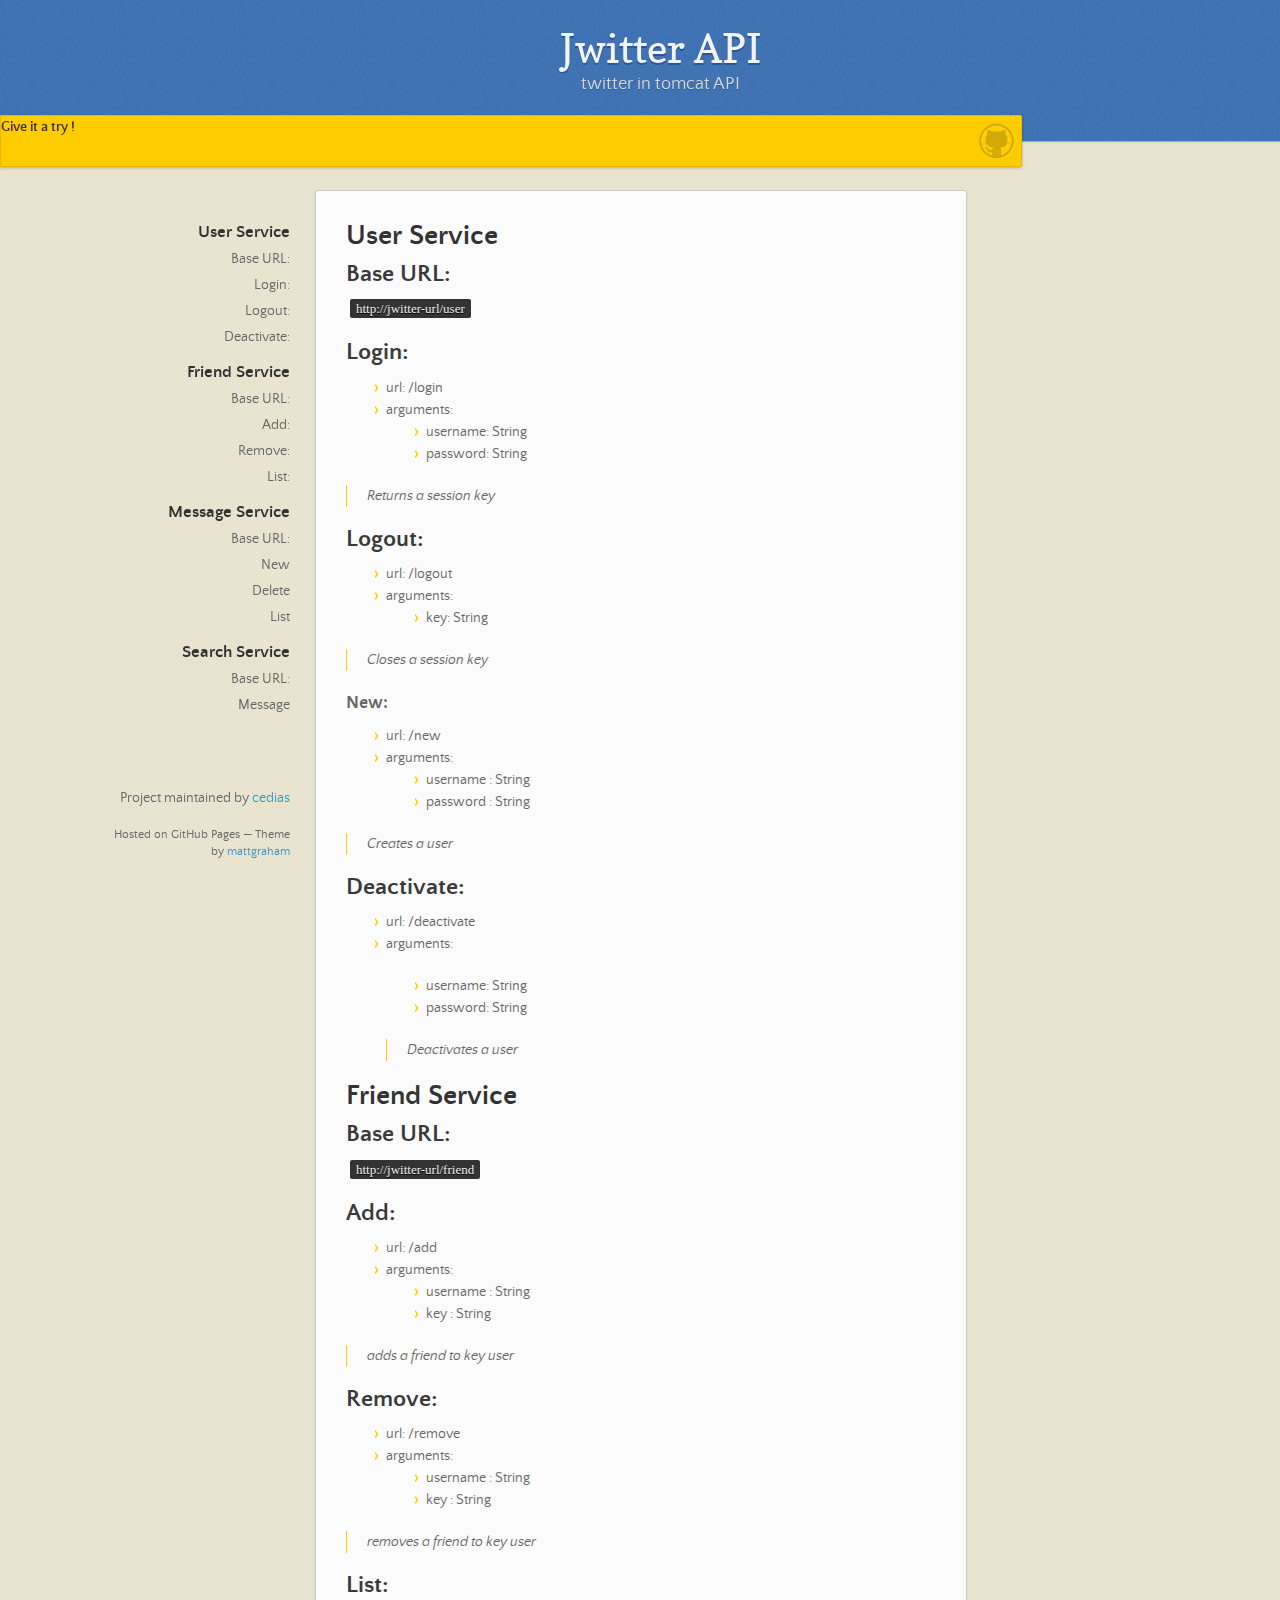
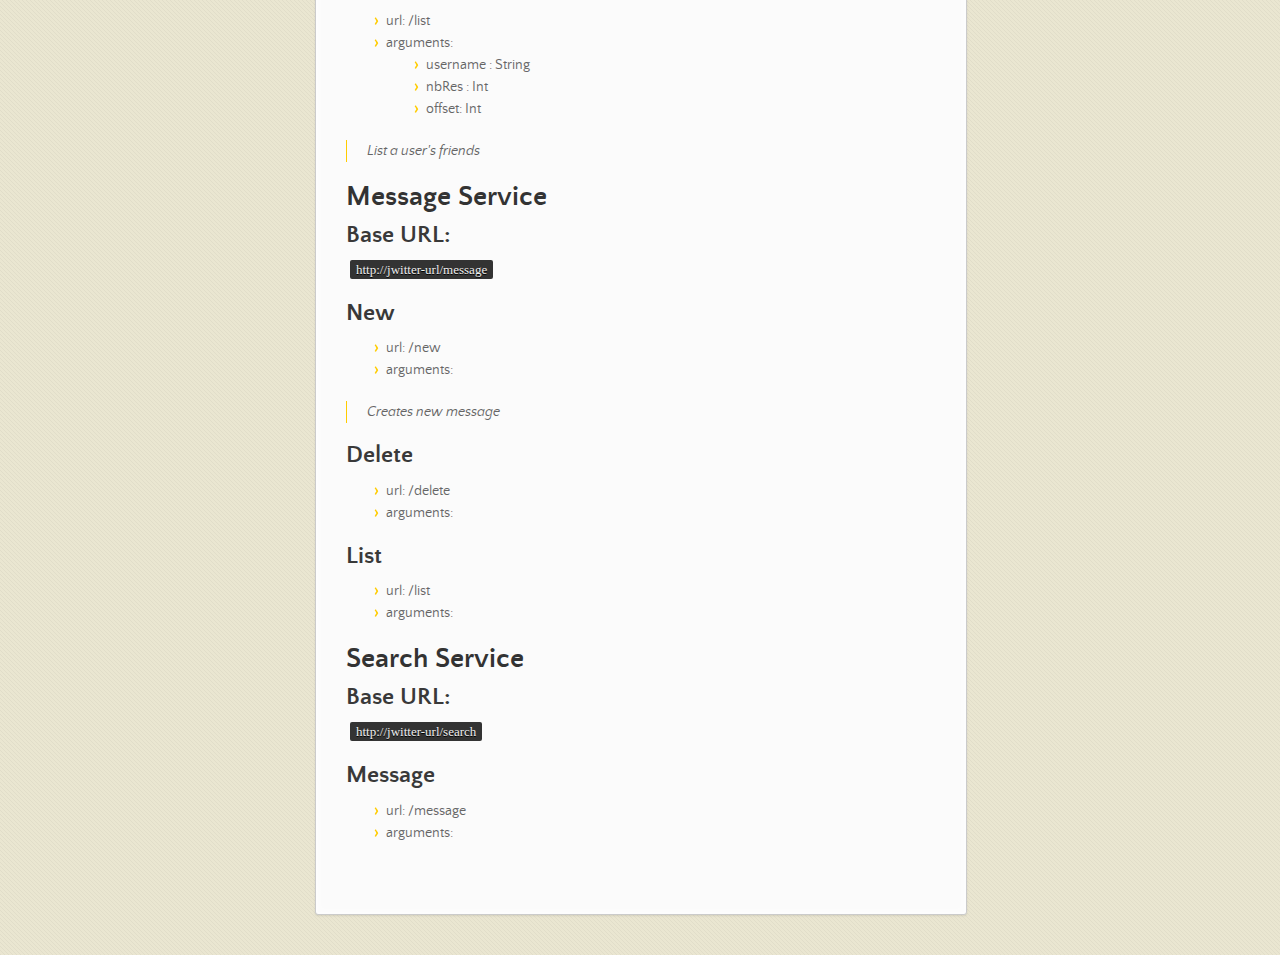
==== index.html @ f4825aeb "changed banner" ====
<!doctype html>
<html>
  <head>
    <meta charset="utf-8">
    <meta http-equiv="X-UA-Compatible" content="chrome=1">
    <title>Jwitter API by cedias</title>
    <link rel="stylesheet" href="stylesheets/styles.css">
    <link rel="stylesheet" href="stylesheets/pygment_trac.css">
    <script src="https://ajax.googleapis.com/ajax/libs/jquery/1.7.1/jquery.min.js"></script>
    <script src="javascripts/main.js"></script>
    <!--[if lt IE 9]>
      <script src="//html5shiv.googlecode.com/svn/trunk/html5.js"></script>
    <![endif]-->
    <meta name="viewport" content="width=device-width, initial-scale=1, user-scalable=no">

  </head>
  <body>

      <header>
        <h1>Jwitter API</h1>
        <p>twitter in tomcat API</p>
      </header>

      <div id="banner">
        <span id="logo"></span>

        <a href="#"><strong>Give it a try !</strong></a>
      </div><!-- end banner -->

    <div class="wrapper">
      <nav>
        <ul></ul>
      </nav>
      <section>
        <h1>User Service</h1>

<h2>Base URL:</h2>

<p><code>http://jwitter-url/user</code></p>

<h2>Login:</h2>

<ul>
<li>url: /login</li>
<li>arguments:

<ul>
<li>username: String</li>
<li>password: String</li>
</ul>
</li>
</ul><blockquote>
<p>Returns a session key</p>
</blockquote>

<h2>Logout:</h2>

<ul>
<li>url: /logout</li>
<li>arguments:

<ul>
<li>key: String</li>
</ul>
</li>
</ul><blockquote>
<p>Closes a session key</p>
</blockquote>

<h3>New:</h3>

<ul>
<li>url: /new</li>
<li>arguments:

<ul>
<li>username : String</li>
<li>password : String</li>
</ul>
</li>
</ul><blockquote>
<p>Creates a user</p>
</blockquote>

<h2>Deactivate:</h2>

<ul>
<li>url: /deactivate</li>
<li>
<p>arguments:</p>

<ul>
<li>username: String</li>
<li>password: String</li>
</ul>
<blockquote>
<p>Deactivates a user</p>
</blockquote>
</li>
</ul><h1>Friend Service</h1>

<h2>Base URL:</h2>

<p><code>http://jwitter-url/friend</code></p>

<h2>Add:</h2>

<ul>
<li>url: /add</li>
<li>arguments:

<ul>
<li>username : String</li>
<li>key : String</li>
</ul>
</li>
</ul><blockquote>
<p>adds a friend to key user</p>
</blockquote>

<h2>Remove:</h2>

<ul>
<li>url: /remove</li>
<li>arguments:

<ul>
<li>username : String</li>
<li>key : String</li>
</ul>
</li>
</ul><blockquote>
<p>removes a friend to key user</p>
</blockquote>

<h2>List:</h2>

<ul>
<li>url: /list</li>
<li>arguments:

<ul>
<li>username : String </li>
<li>nbRes : Int</li>
<li>offset: Int</li>
</ul>
</li>
</ul><blockquote>
<p>List a user's friends</p>
</blockquote>

<h1>Message Service</h1>

<h2>Base URL:</h2>

<p><code>http://jwitter-url/message</code></p>

<h2>New</h2>

<ul>
<li>url: /new</li>
<li>arguments:</li>
</ul><blockquote>
<p>Creates new message</p>
</blockquote>

<h2>Delete</h2>

<ul>
<li>url: /delete</li>
<li>arguments:</li>
</ul><h2>List</h2>

<ul>
<li>url: /list</li>
<li>arguments:</li>
</ul><h1>Search Service</h1>

<h2>Base URL:</h2>

<p><code>http://jwitter-url/search</code></p>

<h2>Message</h2>

<ul>
<li>url: /message</li>
<li>arguments:</li>
</ul>
      </section>
      <footer>
        <p>Project maintained by <a href="https://github.com/cedias">cedias</a></p>
        <p><small>Hosted on GitHub Pages &mdash; Theme by <a href="http://twitter.com/#!/michigangraham">mattgraham</a></small></p>
      </footer>
    </div>
    <!--[if !IE]><script>fixScale(document);</script><![endif]-->
    
  </body>
</html>
---- stylesheets/styles.css ----
/*
Leap Day for GitHub Pages
by Matt Graham
*/
@font-face {
  font-family: 'Quattrocento Sans';
  src: url("../fonts/quattrocentosans-bold-webfont.eot");
  src: url("../fonts/quattrocentosans-bold-webfont.eot?#iefix") format("embedded-opentype"), url("../fonts/quattrocentosans-bold-webfont.woff") format("woff"), url("../fonts/quattrocentosans-bold-webfont.ttf") format("truetype"), url("../fonts/quattrocentosans-bold-webfont.svg#QuattrocentoSansBold") format("svg");
  font-weight: bold;
  font-style: normal;
}

@font-face {
  font-family: 'Quattrocento Sans';
  src: url("../fonts/quattrocentosans-bolditalic-webfont.eot");
  src: url("../fonts/quattrocentosans-bolditalic-webfont.eot?#iefix") format("embedded-opentype"), url("../fonts/quattrocentosans-bolditalic-webfont.woff") format("woff"), url("../fonts/quattrocentosans-bolditalic-webfont.ttf") format("truetype"), url("../fonts/quattrocentosans-bolditalic-webfont.svg#QuattrocentoSansBoldItalic") format("svg");
  font-weight: bold;
  font-style: italic;
}

@font-face {
  font-family: 'Quattrocento Sans';
  src: url("../fonts/quattrocentosans-italic-webfont.eot");
  src: url("../fonts/quattrocentosans-italic-webfont.eot?#iefix") format("embedded-opentype"), url("../fonts/quattrocentosans-italic-webfont.woff") format("woff"), url("../fonts/quattrocentosans-italic-webfont.ttf") format("truetype"), url("../fonts/quattrocentosans-italic-webfont.svg#QuattrocentoSansItalic") format("svg");
  font-weight: normal;
  font-style: italic;
}

@font-face {
  font-family: 'Quattrocento Sans';
  src: url("../fonts/quattrocentosans-regular-webfont.eot");
  src: url("../fonts/quattrocentosans-regular-webfont.eot?#iefix") format("embedded-opentype"), url("../fonts/quattrocentosans-regular-webfont.woff") format("woff"), url("../fonts/quattrocentosans-regular-webfont.ttf") format("truetype"), url("../fonts/quattrocentosans-regular-webfont.svg#QuattrocentoSansRegular") format("svg");
  font-weight: normal;
  font-style: normal;
}

@font-face {
  font-family: 'Copse';
  src: url("../fonts/copse-regular-webfont.eot");
  src: url("../fonts/copse-regular-webfont.eot?#iefix") format("embedded-opentype"), url("../fonts/copse-regular-webfont.woff") format("woff"), url("../fonts/copse-regular-webfont.ttf") format("truetype"), url("../fonts/copse-regular-webfont.svg#CopseRegular") format("svg");
  font-weight: normal;
  font-style: normal;
}

/* normalize.css 2012-02-07T12:37 UTC - http://github.com/necolas/normalize.css */
/* =============================================================================
   HTML5 display definitions
   ========================================================================== */
/*
 * Corrects block display not defined in IE6/7/8/9 & FF3
 */
article,
aside,
details,
figcaption,
figure,
footer,
header,
hgroup,
nav,
section,
summary {
  display: block;
}

/*
 * Corrects inline-block display not defined in IE6/7/8/9 & FF3
 */
audio,
canvas,
video {
  display: inline-block;
  *display: inline;
  *zoom: 1;
}

/*
 * Prevents modern browsers from displaying 'audio' without controls
 */
audio:not([controls]) {
  display: none;
}

/*
 * Addresses styling for 'hidden' attribute not present in IE7/8/9, FF3, S4
 * Known issue: no IE6 support
 */
[hidden] {
  display: none;
}

/* =============================================================================
   Base
   ========================================================================== */
/*
 * 1. Corrects text resizing oddly in IE6/7 when body font-size is set using em units
 *    http://clagnut.com/blog/348/#c790
 * 2. Prevents iOS text size adjust after orientation change, without disabling user zoom
 *    www.456bereastreet.com/archive/201012/controlling_text_size_in_safari_for_ios_without_disabling_user_zoom/
 */
html {
  font-size: 100%;
  /* 1 */
  -webkit-text-size-adjust: 100%;
  /* 2 */
  -ms-text-size-adjust: 100%;
  /* 2 */
}

/*
 * Addresses font-family inconsistency between 'textarea' and other form elements.
 */
html,
button,
input,
select,
textarea {
  font-family: sans-serif;
}

/*
 * Addresses margins handled incorrectly in IE6/7
 */
body {
  margin: 0;
}

/* =============================================================================
   Links
   ========================================================================== */
/*
 * Addresses outline displayed oddly in Chrome
 */
a:focus {
  outline: thin dotted;
}

/*
 * Improves readability when focused and also mouse hovered in all browsers
 * people.opera.com/patrickl/experiments/keyboard/test
 */
a:hover,
a:active {
  outline: 0;
}

/* =============================================================================
   Typography
   ========================================================================== */
/*
 * Addresses font sizes and margins set differently in IE6/7
 * Addresses font sizes within 'section' and 'article' in FF4+, Chrome, S5
 */
h1 {
  font-size: 2em;
  margin: 0.67em 0;
}

h2 {
  font-size: 1.5em;
  margin: 0.83em 0;
}

h3 {
  font-size: 1.17em;
  margin: 1em 0;
}

h4 {
  font-size: 1em;
  margin: 1.33em 0;
}

h5 {
  font-size: 0.83em;
  margin: 1.67em 0;
}

h6 {
  font-size: 0.75em;
  margin: 2.33em 0;
}

/*
 * Addresses styling not present in IE7/8/9, S5, Chrome
 */
abbr[title] {
  border-bottom: 1px dotted;
}

/*
 * Addresses style set to 'bolder' in FF3+, S4/5, Chrome
*/
b,
strong {
  font-weight: bold;
}

blockquote {
  margin: 1em 40px;
}

/*
 * Addresses styling not present in S5, Chrome
 */
dfn {
  font-style: italic;
}

/*
 * Addresses styling not present in IE6/7/8/9
 */
mark {
  background: #ff0;
  color: #000;
}

/*
 * Addresses margins set differently in IE6/7
 */
p,
pre {
  margin: 1em 0;
}

/*
 * Corrects font family set oddly in IE6, S4/5, Chrome
 * en.wikipedia.org/wiki/User:Davidgothberg/Test59
 */
pre,
code,
kbd,
samp {
  font-family: monospace, serif;
  _font-family: 'courier new', monospace;
  font-size: 1em;
}

/*
 * 1. Addresses CSS quotes not supported in IE6/7
 * 2. Addresses quote property not supported in S4
 */
/* 1 */
q {
  quotes: none;
}

/* 2 */
q:before,
q:after {
  content: '';
  content: none;
}

small {
  font-size: 75%;
}

/*
 * Prevents sub and sup affecting line-height in all browsers
 * gist.github.com/413930
 */
sub,
sup {
  font-size: 75%;
  line-height: 0;
  position: relative;
  vertical-align: baseline;
}

sup {
  top: -0.5em;
}

sub {
  bottom: -0.25em;
}

/* =============================================================================
   Lists
   ========================================================================== */
/*
 * Addresses margins set differently in IE6/7
 */
dl,
menu,
ol,
ul {
  margin: 1em 0;
}

dd {
  margin: 0 0 0 40px;
}

/*
 * Addresses paddings set differently in IE6/7
 */
menu,
ol,
ul {
  padding: 0 0 0 40px;
}

/*
 * Corrects list images handled incorrectly in IE7
 */
nav ul,
nav ol {
  list-style: none;
  list-style-image: none;
}

/* =============================================================================
   Embedded content
   ========================================================================== */
/*
 * 1. Removes border when inside 'a' element in IE6/7/8/9, FF3
 * 2. Improves image quality when scaled in IE7
 *    code.flickr.com/blog/2008/11/12/on-ui-quality-the-little-things-client-side-image-resizing/
 */
img {
  border: 0;
  /* 1 */
  -ms-interpolation-mode: bicubic;
  /* 2 */
}

/*
 * Corrects overflow displayed oddly in IE9
 */
svg:not(:root) {
  overflow: hidden;
}

/* =============================================================================
   Figures
   ========================================================================== */
/*
 * Addresses margin not present in IE6/7/8/9, S5, O11
 */
figure {
  margin: 0;
}

/* =============================================================================
   Forms
   ========================================================================== */
/*
 * Corrects margin displayed oddly in IE6/7
 */
form {
  margin: 0;
}

/*
 * Define consistent border, margin, and padding
 */
fieldset {
  border: 1px solid #c0c0c0;
  margin: 0 2px;
  padding: 0.35em 0.625em 0.75em;
}

/*
 * 1. Corrects color not being inherited in IE6/7/8/9
 * 2. Corrects text not wrapping in FF3 
 * 3. Corrects alignment displayed oddly in IE6/7
 */
legend {
  border: 0;
  /* 1 */
  padding: 0;
  white-space: normal;
  /* 2 */
  *margin-left: -7px;
  /* 3 */
}

/*
 * 1. Corrects font size not being inherited in all browsers
 * 2. Addresses margins set differently in IE6/7, FF3+, S5, Chrome
 * 3. Improves appearance and consistency in all browsers
 */
button,
input,
select,
textarea {
  font-size: 100%;
  /* 1 */
  margin: 0;
  /* 2 */
  vertical-align: baseline;
  /* 3 */
  *vertical-align: middle;
  /* 3 */
}

/*
 * Addresses FF3/4 setting line-height on 'input' using !important in the UA stylesheet
 */
button,
input {
  line-height: normal;
  /* 1 */
}

/*
 * 1. Improves usability and consistency of cursor style between image-type 'input' and others
 * 2. Corrects inability to style clickable 'input' types in iOS
 * 3. Removes inner spacing in IE7 without affecting normal text inputs
 *    Known issue: inner spacing remains in IE6
 */
button,
input[type="button"],
input[type="reset"],
input[type="submit"] {
  cursor: pointer;
  /* 1 */
  -webkit-appearance: button;
  /* 2 */
  *overflow: visible;
  /* 3 */
}

/*
 * Re-set default cursor for disabled elements
 */
button[disabled],
input[disabled] {
  cursor: default;
}

/*
 * 1. Addresses box sizing set to content-box in IE8/9
 * 2. Removes excess padding in IE8/9
 * 3. Removes excess padding in IE7
      Known issue: excess padding remains in IE6
 */
input[type="checkbox"],
input[type="radio"] {
  box-sizing: border-box;
  /* 1 */
  padding: 0;
  /* 2 */
  *height: 13px;
  /* 3 */
  *width: 13px;
  /* 3 */
}

/*
 * 1. Addresses appearance set to searchfield in S5, Chrome
 * 2. Addresses box-sizing set to border-box in S5, Chrome (include -moz to future-proof)
 */
input[type="search"] {
  -webkit-appearance: textfield;
  /* 1 */
  -moz-box-sizing: content-box;
  -webkit-box-sizing: content-box;
  /* 2 */
  box-sizing: content-box;
}

/*
 * Removes inner padding and search cancel button in S5, Chrome on OS X
 */
input[type="search"]::-webkit-search-decoration,
input[type="search"]::-webkit-search-cancel-button {
  -webkit-appearance: none;
}

/*
 * Removes inner padding and border in FF3+
 * www.sitepen.com/blog/2008/05/14/the-devils-in-the-details-fixing-dojos-toolbar-buttons/
 */
button::-moz-focus-inner,
input::-moz-focus-inner {
  border: 0;
  padding: 0;
}

/*
 * 1. Removes default vertical scrollbar in IE6/7/8/9
 * 2. Improves readability and alignment in all browsers
 */
textarea {
  overflow: auto;
  /* 1 */
  vertical-align: top;
  /* 2 */
}

/* =============================================================================
   Tables
   ========================================================================== */
/*
 * Remove most spacing between table cells
 */
table {
  border-collapse: collapse;
  border-spacing: 0;
}

body {
  font: 14px/22px "Quattrocento Sans", "Helvetica Neue", Helvetica, Arial, sans-serif;
  color: #666;
  font-weight: 300;
  margin: 0px;
  padding: 0px 0 20px 0px;
  background: url(../images/body-background.png) #eae6d1;
}

h1, h2, h3, h4, h5, h6 {
  color: #333;
  margin: 0 0 10px;
}

p, ul, ol, table, pre, dl {
  margin: 0 0 20px;
}

h1, h2, h3 {
  line-height: 1.1;
}

h1 {
  font-size: 28px;
}

h2 {
  font-size: 24px;
  color: #393939;
}

h3, h4, h5, h6 {
  color: #666666;
}

h3 {
  font-size: 18px;
  line-height: 24px;
}

a {
  color: #3399cc;
  font-weight: 400;
  text-decoration: none;
}

a small {
  font-size: 11px;
  color: #666;
  margin-top: -0.6em;
  display: block;
}

ul {
  list-style-image: url("../images/bullet.png");
}

strong {
  font-weight: bold;
  color: #333;
}

.wrapper {
  width: 650px;
  margin: 0 auto;
  position: relative;
}

section img {
  max-width: 100%;
}

blockquote {
  border-left: 1px solid #ffcc00;
  margin: 0;
  padding: 0 0 0 20px;
  font-style: italic;
}

code {
  font-family: "Lucida Sans", Monaco, Bitstream Vera Sans Mono, Lucida Console, Terminal;
  font-size: 13px;
  color: #efefef;
  text-shadow: 0px 1px 0px #000;
  margin: 0 4px;
  padding: 2px 6px;
  background: #333;
  -moz-border-radius: 2px;
  -webkit-border-radius: 2px;
  -o-border-radius: 2px;
  -ms-border-radius: 2px;
  -khtml-border-radius: 2px;
  border-radius: 2px;
}

pre {
  padding: 8px 15px;
  background: #333333;
  -moz-border-radius: 3px;
  -webkit-border-radius: 3px;
  -o-border-radius: 3px;
  -ms-border-radius: 3px;
  -khtml-border-radius: 3px;
  border-radius: 3px;
  border: 1px solid #c7c7c7;
  overflow: auto;
  overflow-y: hidden;
}
pre code {
  margin: 0px;
  padding: 0px;
}

table {
  width: 100%;
  border-collapse: collapse;
}

th {
  text-align: left;
  padding: 5px 10px;
  border-bottom: 1px solid #e5e5e5;
  color: #444;
}

td {
  text-align: left;
  padding: 5px 10px;
  border-bottom: 1px solid #e5e5e5;
  border-right: 1px solid #ffcc00;
}
td:first-child {
  border-left: 1px solid #ffcc00;
}

hr {
  border: 0;
  outline: none;
  height: 11px;
  background: transparent url("../images/hr.gif") center center repeat-x;
  margin: 0 0 20px;
}

dt {
  color: #444;
  font-weight: 700;
}

header {
  padding: 25px 20px 40px 20px;
  margin: 0;
  position: fixed;
  top: 0;
  left: 0;
  right: 0;
  width: 100%;
  text-align: center;
  background: url(../images/background.png) #4276b6;
  -moz-box-shadow: 1px 0px 2px rgba(0, 0, 0, 0.75);
  -webkit-box-shadow: 1px 0px 2px rgba(0, 0, 0, 0.75);
  -o-box-shadow: 1px 0px 2px rgba(0, 0, 0, 0.75);
  box-shadow: 1px 0px 2px rgba(0, 0, 0, 0.75);
  z-index: 99;
  -webkit-font-smoothing: antialiased;
  min-height: 76px;
}
header h1 {
  font: 40px/48px "Copse", "Helvetica Neue", Helvetica, Arial, sans-serif;
  color: #f3f3f3;
  text-shadow: 0px 2px 0px #235796;
  margin: 0px;
  white-space: nowrap;
  overflow: hidden;
  text-overflow: ellipsis;
  -o-text-overflow: ellipsis;
  -ms-text-overflow: ellipsis;
}
header p {
  color: #d8d8d8;
  text-shadow: rgba(0, 0, 0, 0.2) 0 1px 0;
  font-size: 18px;
  margin: 0px;
}

#banner {
  z-index: 100;
  left: 0;
  right: 50%;
  height: 50px;
  margin-right: -382px;
  position: fixed;
  top: 115px;
  background: #ffcc00;
  border: 1px solid #f0b500;
  -moz-box-shadow: 0px 1px 3px rgba(0, 0, 0, 0.25);
  -webkit-box-shadow: 0px 1px 3px rgba(0, 0, 0, 0.25);
  -o-box-shadow: 0px 1px 3px rgba(0, 0, 0, 0.25);
  box-shadow: 0px 1px 3px rgba(0, 0, 0, 0.25);
  -moz-border-radius: 0px 2px 2px 0px;
  -webkit-border-radius: 0px 2px 2px 0px;
  -o-border-radius: 0px 2px 2px 0px;
  -ms-border-radius: 0px 2px 2px 0px;
  -khtml-border-radius: 0px 2px 2px 0px;
  border-radius: 0px 2px 2px 0px;
  padding-right: 10px;
}
#banner .button {
  border: 1px solid #dba500;
  background: -webkit-gradient(linear, 50% 0%, 50% 100%, color-stop(0%, #ffe788), color-stop(100%, #ffce38));
  background: -webkit-linear-gradient(#ffe788, #ffce38);
  background: -moz-linear-gradient(#ffe788, #ffce38);
  background: -o-linear-gradient(#ffe788, #ffce38);
  background: -ms-linear-gradient(#ffe788, #ffce38);
  background: linear-gradient(#ffe788, #ffce38);
  -moz-border-radius: 2px;
  -webkit-border-radius: 2px;
  -o-border-radius: 2px;
  -ms-border-radius: 2px;
  -khtml-border-radius: 2px;
  border-radius: 2px;
  -moz-box-shadow: inset 0px 1px 0px rgba(255, 255, 255, 0.4), 0px 1px 1px rgba(0, 0, 0, 0.1);
  -webkit-box-shadow: inset 0px 1px 0px rgba(255, 255, 255, 0.4), 0px 1px 1px rgba(0, 0, 0, 0.1);
  -o-box-shadow: inset 0px 1px 0px rgba(255, 255, 255, 0.4), 0px 1px 1px rgba(0, 0, 0, 0.1);
  box-shadow: inset 0px 1px 0px rgba(255, 255, 255, 0.4), 0px 1px 1px rgba(0, 0, 0, 0.1);
  background-color: #FFE788;
  margin-left: 5px;
  padding: 10px 12px;
  margin-top: 6px;
  line-height: 14px;
  font-size: 14px;
  color: #333;
  font-weight: bold;
  display: inline-block;
  text-align: center;
}
#banner .button:hover {
  background: -webkit-gradient(linear, 50% 0%, 50% 100%, color-stop(0%, #ffe788), color-stop(100%, #ffe788));
  background: -webkit-linear-gradient(#ffe788, #ffe788);
  background: -moz-linear-gradient(#ffe788, #ffe788);
  background: -o-linear-gradient(#ffe788, #ffe788);
  background: -ms-linear-gradient(#ffe788, #ffe788);
  background: linear-gradient(#ffe788, #ffe788);
  background-color: #ffeca0;
}
#banner .fork {
  position: fixed;
  left: 50%;
  margin-left: -325px;
  padding: 10px 12px;
  margin-top: 6px;
  line-height: 14px;
  font-size: 14px;
  background-color: #FFE788;
}
#banner .downloads {
  float: right;
  margin: 0 45px 0 0;
}
#banner .downloads span {
  float: left;
  line-height: 52px;
  font-size: 90%;
  color: #9d7f0d;
  text-transform: uppercase;
  text-shadow: rgba(255, 255, 255, 0.2) 0 1px 0;
}
#banner ul {
  list-style: none;
  height: 40px;
  padding: 0;
  float: left;
  margin-left: 10px;
}
#banner ul li {
  display: inline;
}
#banner ul li a.button {
  background-color: #FFE788;
}
#banner #logo {
  position: absolute;
  height: 36px;
  width: 36px;
  right: 7px;
  top: 7px;
  display: block;
  background: url(../images/octocat-logo.png);
}

section {
  width: 590px;
  padding: 30px 30px 50px 30px;
  margin: 20px 0;
  margin-top: 190px;
  position: relative;
  background: #fbfbfb;
  -moz-border-radius: 3px;
  -webkit-border-radius: 3px;
  -o-border-radius: 3px;
  -ms-border-radius: 3px;
  -khtml-border-radius: 3px;
  border-radius: 3px;
  border: 1px solid #cbcbcb;
  -moz-box-shadow: 0px 1px 2px rgba(0, 0, 0, 0.09), inset 0px 0px 2px 2px rgba(255, 255, 255, 0.5), inset 0 0 5px 5px rgba(255, 255, 255, 0.4);
  -webkit-box-shadow: 0px 1px 2px rgba(0, 0, 0, 0.09), inset 0px 0px 2px 2px rgba(255, 255, 255, 0.5), inset 0 0 5px 5px rgba(255, 255, 255, 0.4);
  -o-box-shadow: 0px 1px 2px rgba(0, 0, 0, 0.09), inset 0px 0px 2px 2px rgba(255, 255, 255, 0.5), inset 0 0 5px 5px rgba(255, 255, 255, 0.4);
  box-shadow: 0px 1px 2px rgba(0, 0, 0, 0.09), inset 0px 0px 2px 2px rgba(255, 255, 255, 0.5), inset 0 0 5px 5px rgba(255, 255, 255, 0.4);
}

small {
  font-size: 12px;
}

nav {
  width: 230px;
  position: fixed;
  top: 220px;
  left: 50%;
  margin-left: -580px;
  text-align: right;
}
nav ul {
  list-style: none;
  list-style-image: none;
  font-size: 14px;
  line-height: 24px;
}
nav ul li {
  padding: 5px 0px;
  line-height: 16px;
}
nav ul li.tag-h1 {
  font-size: 1.2em;
}
nav ul li.tag-h1 a {
  font-weight: bold;
  color: #333;
}
nav ul li.tag-h2 + .tag-h1 {
  margin-top: 10px;
}
nav ul a {
  color: #666;
}
nav ul a:hover {
  color: #999;
}

footer {
  width: 180px;
  position: fixed;
  left: 50%;
  margin-left: -530px;
  bottom: 20px;
  text-align: right;
  line-height: 16px;
}

@media print, screen and (max-width: 1060px) {
  div.wrapper {
    width: auto;
    margin: 0;
  }

  nav {
    display: none;
  }

  header, section, footer {
    float: none;
  }
  header h1, section h1, footer h1 {
    white-space: nowrap;
    overflow: hidden;
    text-overflow: ellipsis;
    -o-text-overflow: ellipsis;
    -ms-text-overflow: ellipsis;
  }

  #banner {
    width: 100%;
  }
  #banner .downloads {
    margin-right: 60px;
  }
  #banner #logo {
    margin-right: 15px;
  }

  section {
    border: 1px solid #e5e5e5;
    border-width: 1px 0;
    padding: 20px auto;
    margin: 190px auto 20px;
    max-width: 600px;
  }

  footer {
    text-align: center;
    margin: 20px auto;
    position: relative;
    left: auto;
    bottom: auto;
    width: auto;
  }
}
@media print, screen and (max-width: 720px) {
  body {
    word-wrap: break-word;
  }

  header {
    padding: 20px 20px;
    margin: 0;
  }
  header h1 {
    font-size: 32px;
    white-space: nowrap;
    overflow: hidden;
    text-overflow: ellipsis;
    -o-text-overflow: ellipsis;
    -ms-text-overflow: ellipsis;
  }
  header p {
    display: none;
  }

  #banner {
    top: 80px;
  }
  #banner .fork {
    float: left;
    display: inline-block;
    margin-left: 0px;
    position: fixed;
    left: 20px;
  }

  section {
    margin-top: 130px;
    margin-bottom: 0px;
    width: auto;
  }

  header ul, header p.view {
    position: static;
  }
}
@media print, screen and (max-width: 480px) {
  header {
    position: relative;
    padding: 5px 0px;
    min-height: 0px;
  }
  header h1 {
    font-size: 24px;
    white-space: nowrap;
    overflow: hidden;
    text-overflow: ellipsis;
    -o-text-overflow: ellipsis;
    -ms-text-overflow: ellipsis;
  }

  section {
    margin-top: 5px;
  }

  #banner {
    display: none;
  }

  header ul {
    display: none;
  }
}
@media print {
  body {
    padding: 0.4in;
    font-size: 12pt;
    color: #444;
  }
}
@media print, screen and (max-height: 680px) {
  footer {
    text-align: center;
    margin: 20px auto;
    position: relative;
    left: auto;
    bottom: auto;
    width: auto;
  }
}
@media print, screen and (max-height: 480px) {
  nav {
    display: none;
  }

  footer {
    text-align: center;
    margin: 20px auto;
    position: relative;
    left: auto;
    bottom: auto;
    width: auto;
  }
}
---- stylesheets/pygment_trac.css ----
.highlight .hll { background-color: #404040 }
.highlight  { color: #d0d0d0 }
.highlight .c { color: #999999; font-style: italic } /* Comment */
.highlight .err { color: #a61717; background-color: #e3d2d2 } /* Error */
.highlight .g { color: #d0d0d0 } /* Generic */
.highlight .k { color: #6ab825; font-weight: normal } /* Keyword */
.highlight .l { color: #d0d0d0 } /* Literal */
.highlight .n { color: #d0d0d0 } /* Name */
.highlight .o { color: #d0d0d0 } /* Operator */
.highlight .x { color: #d0d0d0 } /* Other */
.highlight .p { color: #d0d0d0 } /* Punctuation */
.highlight .cm { color: #999999; font-style: italic } /* Comment.Multiline */
.highlight .cp { color: #cd2828; font-weight: normal } /* Comment.Preproc */
.highlight .c1 { color: #999999; font-style: italic } /* Comment.Single */
.highlight .cs { color: #e50808; font-weight: normal; background-color: #520000 } /* Comment.Special */
.highlight .gd { color: #d22323 } /* Generic.Deleted */
.highlight .ge { color: #d0d0d0; font-style: italic } /* Generic.Emph */
.highlight .gr { color: #d22323 } /* Generic.Error */
.highlight .gh { color: #ffffff; font-weight: normal } /* Generic.Heading */
.highlight .gi { color: #589819 } /* Generic.Inserted */
.highlight .go { color: #cccccc } /* Generic.Output */
.highlight .gp { color: #aaaaaa } /* Generic.Prompt */
.highlight .gs { color: #d0d0d0; font-weight: normal } /* Generic.Strong */
.highlight .gu { color: #ffffff; text-decoration: underline } /* Generic.Subheading */
.highlight .gt { color: #d22323 } /* Generic.Traceback */
.highlight .kc { color: #6ab825; font-weight: normal } /* Keyword.Constant */
.highlight .kd { color: #6ab825; font-weight: normal } /* Keyword.Declaration */
.highlight .kn { color: #6ab825; font-weight: normal } /* Keyword.Namespace */
.highlight .kp { color: #6ab825 } /* Keyword.Pseudo */
.highlight .kr { color: #6ab825; font-weight: normal } /* Keyword.Reserved */
.highlight .kt { color: #6ab825; font-weight: normal } /* Keyword.Type */
.highlight .ld { color: #d0d0d0 } /* Literal.Date */
.highlight .m { color: #3677a9 } /* Literal.Number */
.highlight .s { color: #ff8 } /* Literal.String */
.highlight .na { color: #bbbbbb } /* Name.Attribute */
.highlight .nb { color: #24909d } /* Name.Builtin */
.highlight .nc { color: #447fcf; text-decoration: underline } /* Name.Class */
.highlight .no { color: #40ffff } /* Name.Constant */
.highlight .nd { color: #ffa500 } /* Name.Decorator */
.highlight .ni { color: #d0d0d0 } /* Name.Entity */
.highlight .ne { color: #bbbbbb } /* Name.Exception */
.highlight .nf { color: #447fcf } /* Name.Function */
.highlight .nl { color: #d0d0d0 } /* Name.Label */
.highlight .nn { color: #447fcf; text-decoration: underline } /* Name.Namespace */
.highlight .nx { color: #d0d0d0 } /* Name.Other */
.highlight .py { color: #d0d0d0 } /* Name.Property */
.highlight .nt { color: #6ab825;} /* Name.Tag */
.highlight .nv { color: #40ffff } /* Name.Variable */
.highlight .ow { color: #6ab825; font-weight: normal } /* Operator.Word */
.highlight .w { color: #666666 } /* Text.Whitespace */
.highlight .mf { color: #3677a9 } /* Literal.Number.Float */
.highlight .mh { color: #3677a9 } /* Literal.Number.Hex */
.highlight .mi { color: #3677a9 } /* Literal.Number.Integer */
.highlight .mo { color: #3677a9 } /* Literal.Number.Oct */
.highlight .sb { color: #ff8 } /* Literal.String.Backtick */
.highlight .sc { color: #ff8 } /* Literal.String.Char */
.highlight .sd { color: #ff8 } /* Literal.String.Doc */
.highlight .s2 { color: #ff8 } /* Literal.String.Double */
.highlight .se { color: #ff8 } /* Literal.String.Escape */
.highlight .sh { color: #ff8 } /* Literal.String.Heredoc */
.highlight .si { color: #ff8 } /* Literal.String.Interpol */
.highlight .sx { color: #ffa500 } /* Literal.String.Other */
.highlight .sr { color: #ff8 } /* Literal.String.Regex */
.highlight .s1 { color: #ff8 } /* Literal.String.Single */
.highlight .ss { color: #ff8 } /* Literal.String.Symbol */
.highlight .bp { color: #24909d } /* Name.Builtin.Pseudo */
.highlight .vc { color: #40ffff } /* Name.Variable.Class */
.highlight .vg { color: #40ffff } /* Name.Variable.Global */
.highlight .vi { color: #40ffff } /* Name.Variable.Instance */
.highlight .il { color: #3677a9 } /* Literal.Number.Integer.Long */
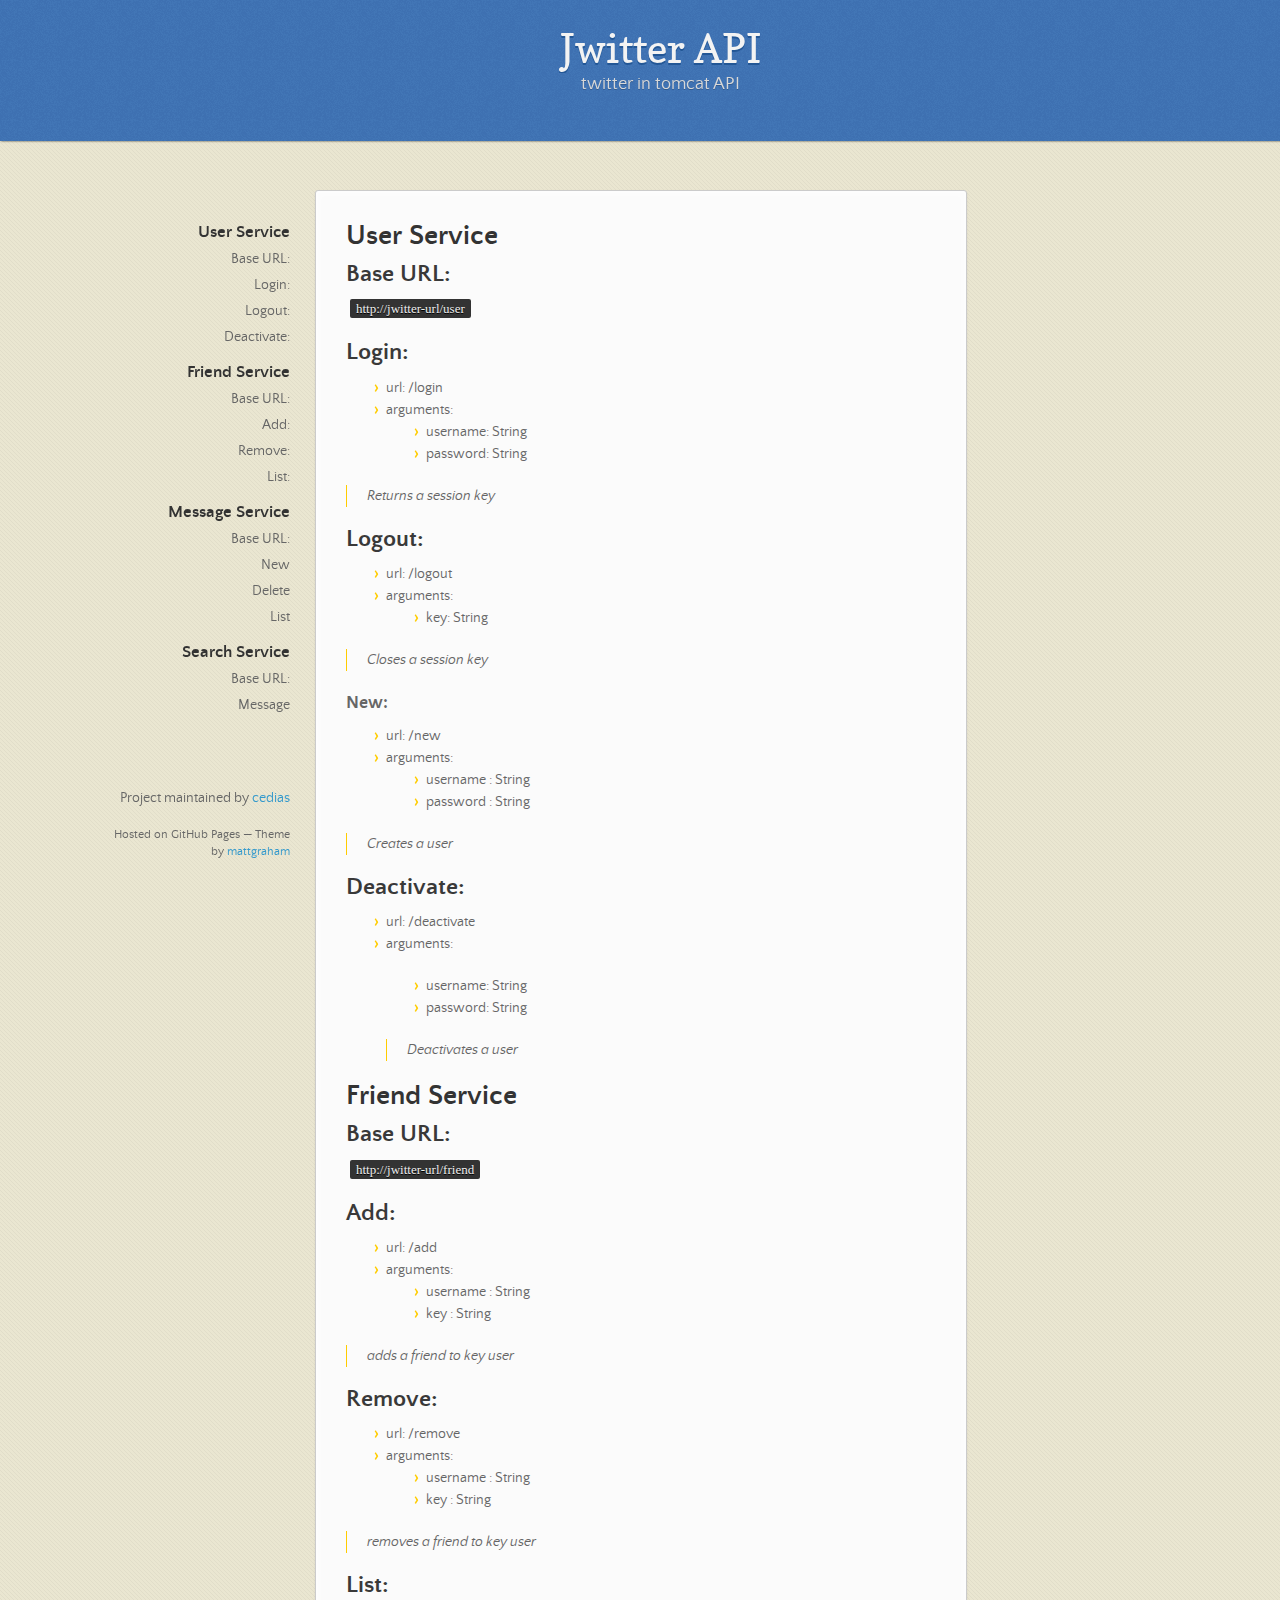
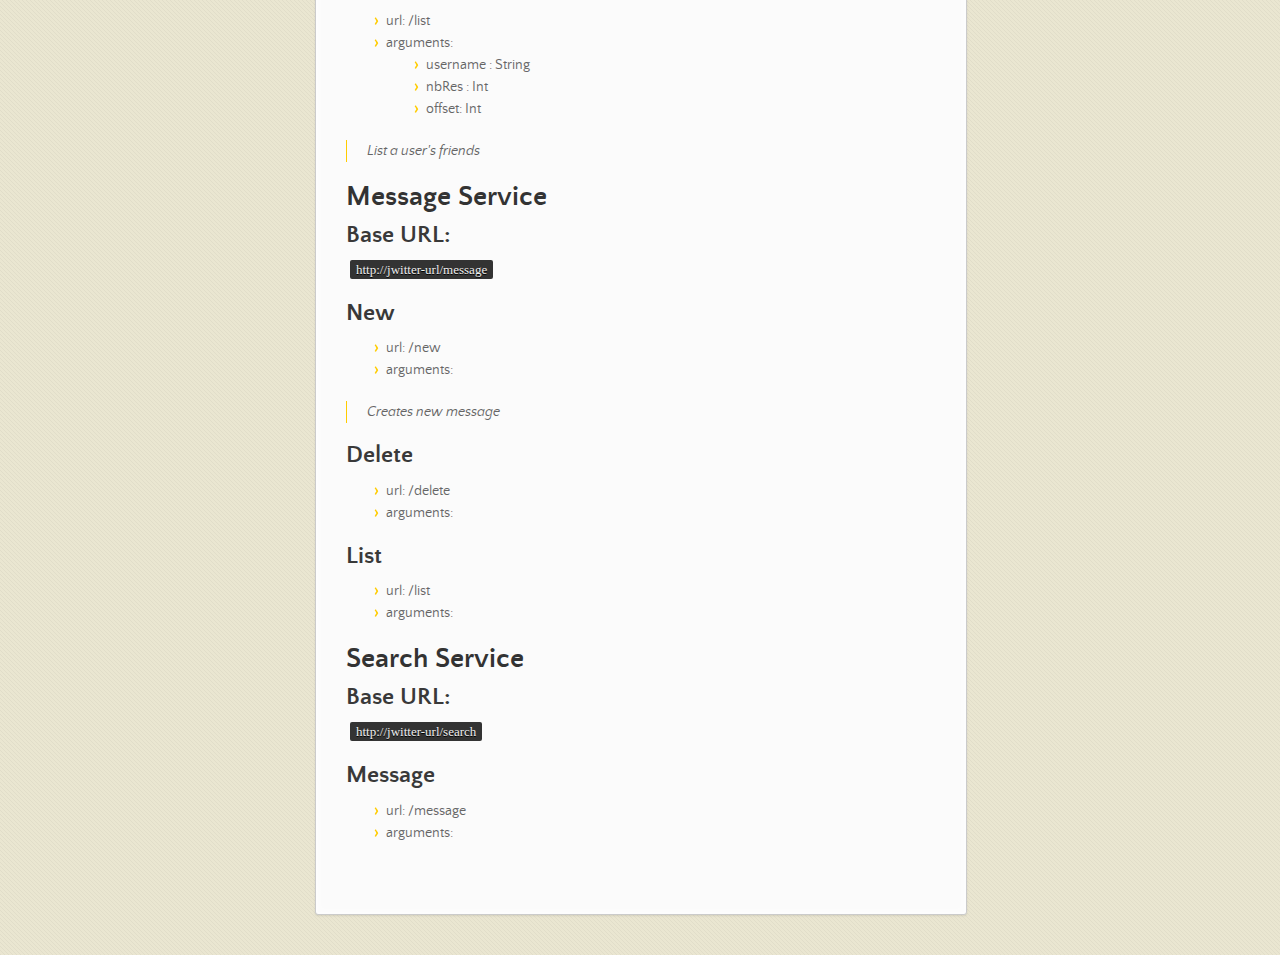
==== commit cdcbbdef: "Deleted Banner" ====
--- a/index.html
+++ b/index.html
@@ -20,12 +20,7 @@
         <h1>Jwitter API</h1>
         <p>twitter in tomcat API</p>
       </header>
-
-      <div id="banner">
-        <span id="logo"></span>
-
-        <a href="#"><strong>Give it a try !</strong></a>
-      </div><!-- end banner -->
+        
 
     <div class="wrapper">
       <nav>
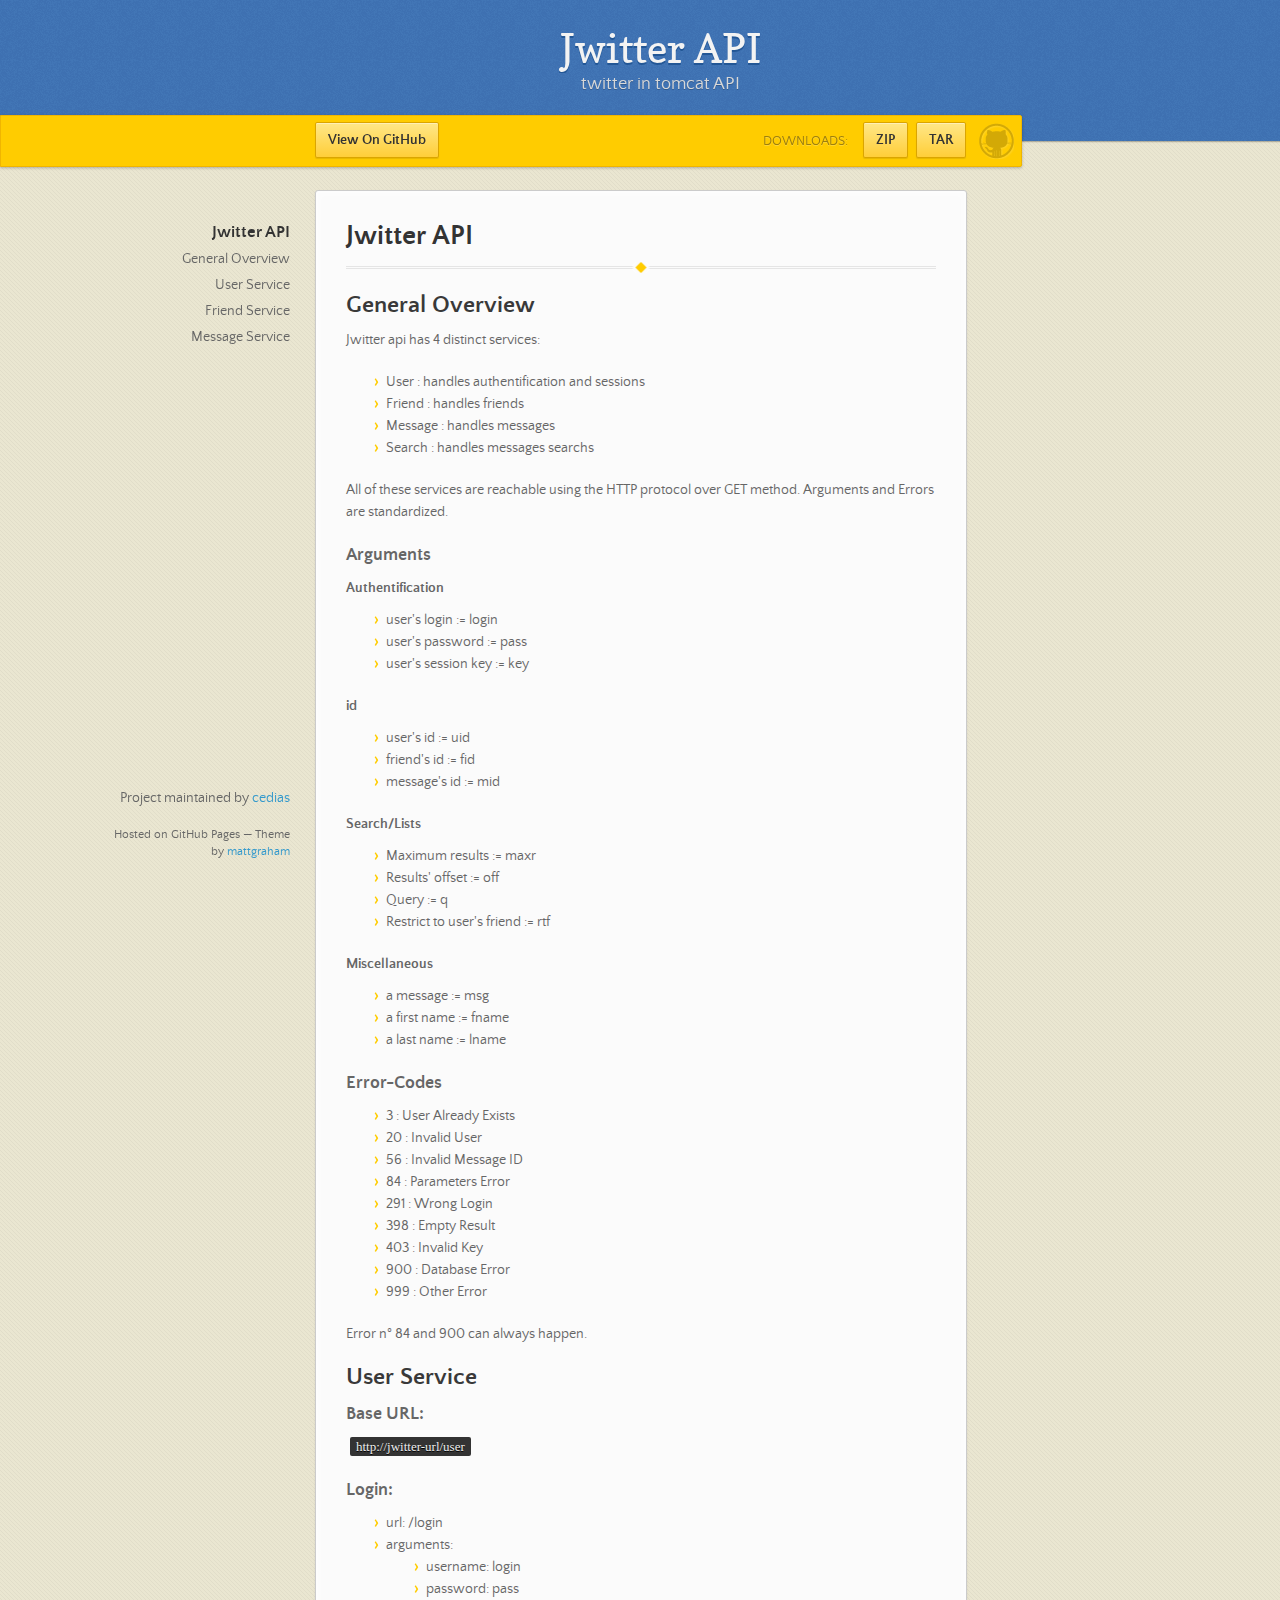
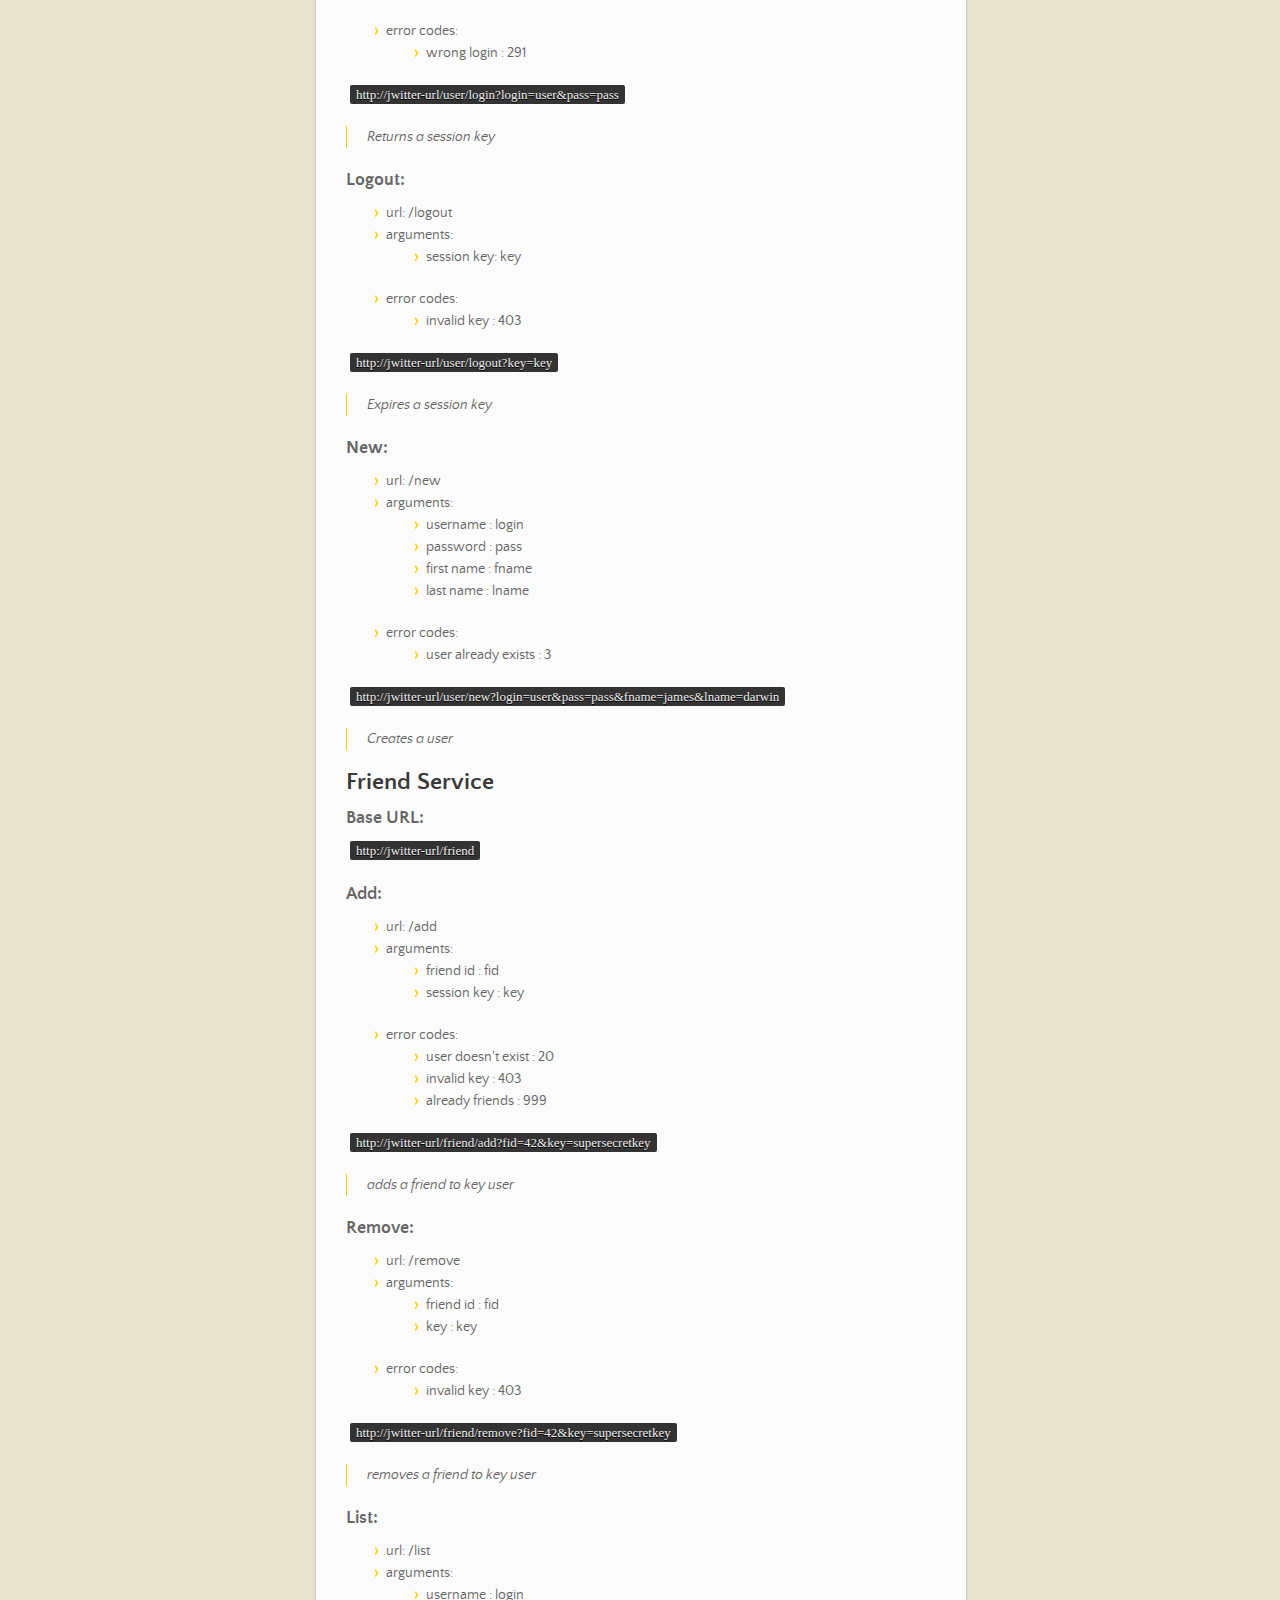
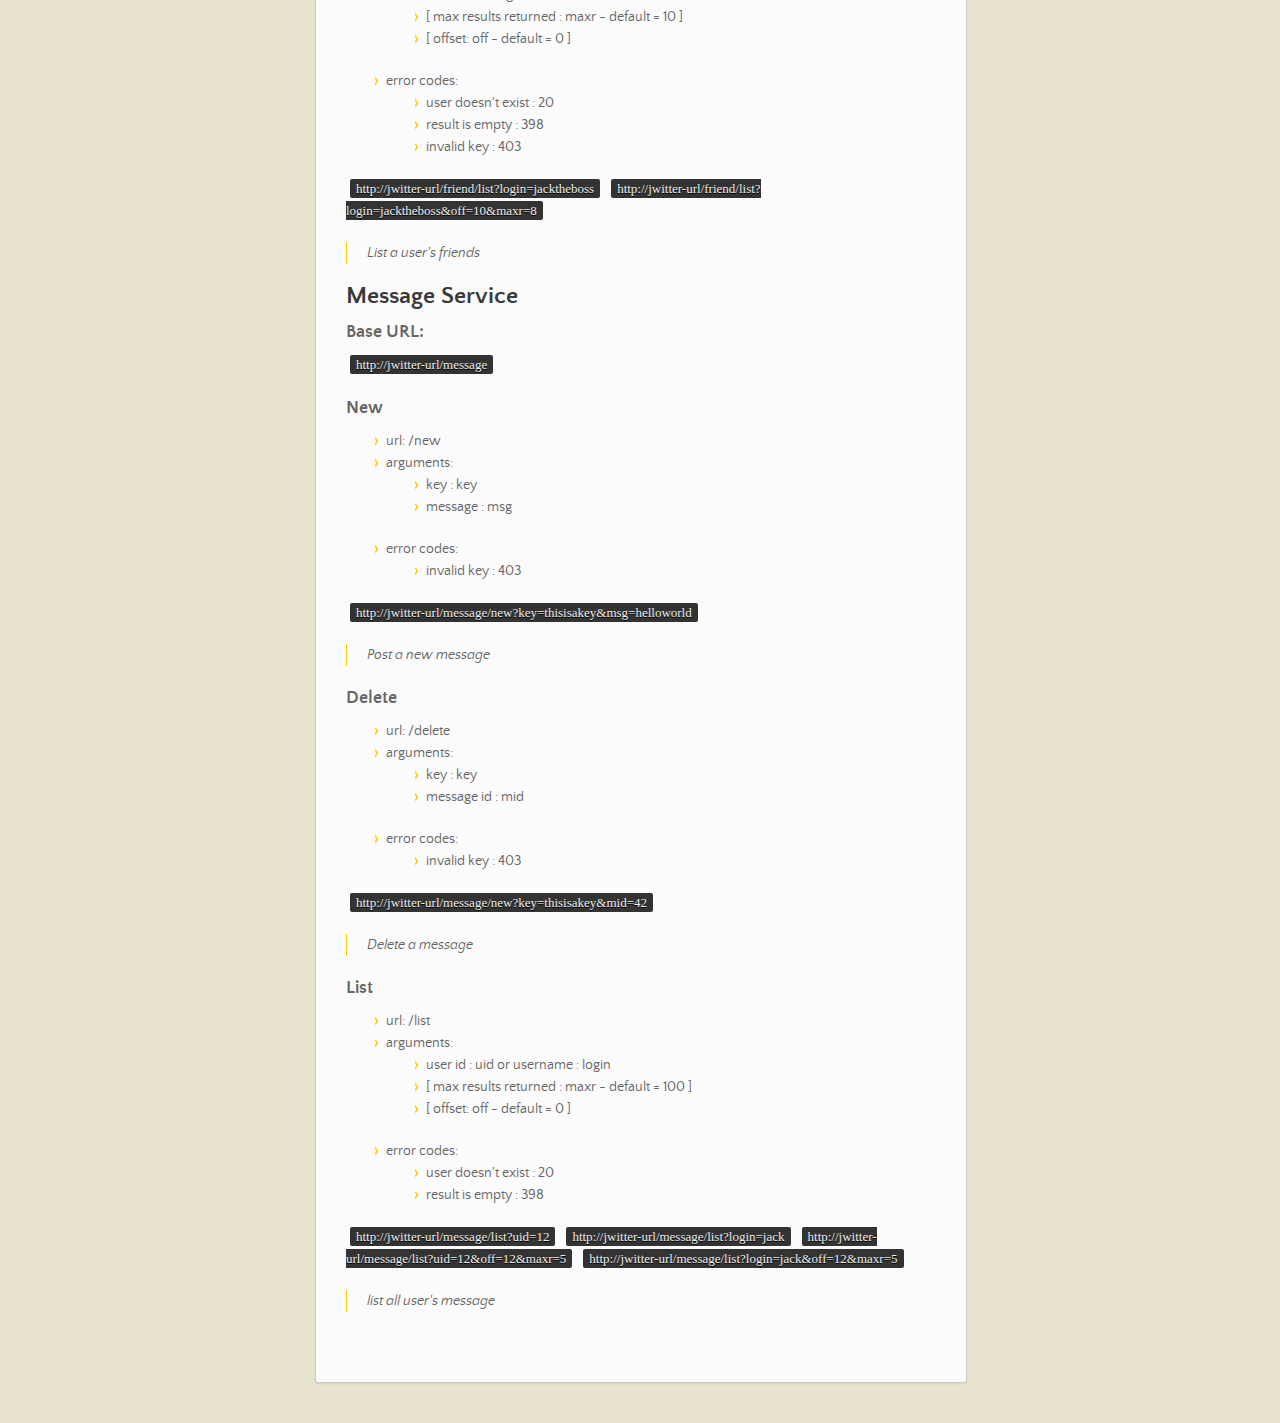
==== commit 2a368229: "Create gh-pages branch via GitHub" ====
--- a/index.html
+++ b/index.html
@@ -20,46 +20,129 @@
         <h1>Jwitter API</h1>
         <p>twitter in tomcat API</p>
       </header>
-        
+
+      <div id="banner">
+        <span id="logo"></span>
+
+        <a href="https://github.com/cedias/Jwitter" class="button fork"><strong>View On GitHub</strong></a>
+        <div class="downloads">
+          <span>Downloads:</span>
+          <ul>
+            <li><a href="https://github.com/cedias/Jwitter/zipball/master" class="button">ZIP</a></li>
+            <li><a href="https://github.com/cedias/Jwitter/tarball/master" class="button">TAR</a></li>
+          </ul>
+        </div>
+      </div><!-- end banner -->
 
     <div class="wrapper">
       <nav>
         <ul></ul>
       </nav>
       <section>
-        <h1>User Service</h1>
-
-<h2>Base URL:</h2>
+        <h1>Jwitter API</h1>
+
+<hr><h2>General Overview</h2>
+
+<p>Jwitter api has 4 distinct services:</p>
+
+<ul>
+<li>User : handles authentification and sessions</li>
+<li>Friend : handles friends</li>
+<li>Message : handles messages</li>
+<li>Search : handles messages searchs</li>
+</ul><p>All of these services are reachable using the HTTP protocol over GET method.
+Arguments and Errors are standardized.</p>
+
+<h3>Arguments</h3>
+
+<h4>Authentification</h4>
+
+<ul>
+<li>user's login := login</li>
+<li>user's password := pass</li>
+<li>user's session key := key</li>
+</ul><h4>id</h4>
+
+<ul>
+<li>user's id := uid</li>
+<li>friend's id := fid</li>
+<li>message's id := mid</li>
+</ul><h4>Search/Lists</h4>
+
+<ul>
+<li>Maximum results := maxr</li>
+<li>Results' offset := off</li>
+<li>Query := q</li>
+<li>Restrict to user's friend := rtf</li>
+</ul><h4>Miscellaneous</h4>
+
+<ul>
+<li>a message := msg</li>
+<li>a first name := fname</li>
+<li>a last name := lname</li>
+</ul><h3>Error-Codes</h3>
+
+<ul>
+<li>3  : User Already Exists</li>
+<li>20 : Invalid User</li>
+<li>56 : Invalid Message ID</li>
+<li>84 : Parameters Error</li>
+<li>291 : Wrong Login</li>
+<li>398 : Empty Result</li>
+<li>403 : Invalid Key</li>
+<li>900 : Database Error</li>
+<li>999 : Other Error</li>
+</ul><p>Error n° 84 and 900 can always happen.</p>
+
+<h2>User Service</h2>
+
+<h3>Base URL:</h3>
 
 <p><code>http://jwitter-url/user</code></p>
 
-<h2>Login:</h2>
+<h3>Login:</h3>
 
 <ul>
 <li>url: /login</li>
 <li>arguments:
 
 <ul>
-<li>username: String</li>
-<li>password: String</li>
-</ul>
-</li>
-</ul><blockquote>
+<li>username: login</li>
+<li>password: pass</li>
+</ul>
+</li>
+<li>error codes:
+
+<ul>
+<li>wrong login : 291</li>
+</ul>
+</li>
+</ul><p><code>http://jwitter-url/user/login?login=user&amp;pass=pass</code></p>
+
+<blockquote>
 <p>Returns a session key</p>
 </blockquote>
 
-<h2>Logout:</h2>
+<h3>Logout:</h3>
 
 <ul>
 <li>url: /logout</li>
 <li>arguments:
 
 <ul>
-<li>key: String</li>
-</ul>
-</li>
-</ul><blockquote>
-<p>Closes a session key</p>
+<li>session key: key</li>
+</ul>
+</li>
+<li>error codes:
+
+<ul>
+<li>invalid key : 403</li>
+</ul>
+</li>
+</ul><p><code>http://jwitter-url/user/logout?key=key</code></p>
+
+<blockquote>
+<p>Expires a session key</p>
 </blockquote>
 
 <h3>New:</h3>
@@ -69,118 +152,184 @@
 <li>arguments:
 
 <ul>
-<li>username : String</li>
-<li>password : String</li>
-</ul>
-</li>
-</ul><blockquote>
+<li>username : login</li>
+<li>password : pass</li>
+<li>first name : fname</li>
+<li>last name : lname</li>
+</ul>
+</li>
+<li>error codes:
+
+<ul>
+<li>user already exists : 3</li>
+</ul>
+</li>
+</ul><p><code>http://jwitter-url/user/new?login=user&amp;pass=pass&amp;fname=james&amp;lname=darwin</code></p>
+
+<blockquote>
 <p>Creates a user</p>
 </blockquote>
 
-<h2>Deactivate:</h2>
-
-<ul>
-<li>url: /deactivate</li>
-<li>
-<p>arguments:</p>
-
-<ul>
-<li>username: String</li>
-<li>password: String</li>
-</ul>
-<blockquote>
-<p>Deactivates a user</p>
-</blockquote>
-</li>
-</ul><h1>Friend Service</h1>
-
-<h2>Base URL:</h2>
+<h2>Friend Service</h2>
+
+<h3>Base URL:</h3>
 
 <p><code>http://jwitter-url/friend</code></p>
 
-<h2>Add:</h2>
+<h3>Add:</h3>
 
 <ul>
 <li>url: /add</li>
 <li>arguments:
 
 <ul>
-<li>username : String</li>
-<li>key : String</li>
-</ul>
-</li>
-</ul><blockquote>
+<li>friend id : fid</li>
+<li>session key : key</li>
+</ul>
+</li>
+<li>error codes:
+
+<ul>
+<li>user doesn't exist : 20</li>
+<li>invalid key : 403</li>
+<li>already friends : 999</li>
+</ul>
+</li>
+</ul><p><code>http://jwitter-url/friend/add?fid=42&amp;key=supersecretkey</code></p>
+
+<blockquote>
 <p>adds a friend to key user</p>
 </blockquote>
 
-<h2>Remove:</h2>
+<h3>Remove:</h3>
 
 <ul>
 <li>url: /remove</li>
 <li>arguments:
 
 <ul>
-<li>username : String</li>
-<li>key : String</li>
-</ul>
-</li>
-</ul><blockquote>
+<li>friend id : fid</li>
+<li>key : key</li>
+</ul>
+</li>
+<li>error codes:
+
+<ul>
+<li>invalid key : 403</li>
+</ul>
+</li>
+</ul><p><code>http://jwitter-url/friend/remove?fid=42&amp;key=supersecretkey</code></p>
+
+<blockquote>
 <p>removes a friend to key user</p>
 </blockquote>
 
-<h2>List:</h2>
+<h3>List:</h3>
 
 <ul>
 <li>url: /list</li>
 <li>arguments:
 
 <ul>
-<li>username : String </li>
-<li>nbRes : Int</li>
-<li>offset: Int</li>
-</ul>
-</li>
-</ul><blockquote>
+<li>username : login </li>
+<li>[ max results returned : maxr - default = 10 ]</li>
+<li>[ offset: off - default = 0 ]</li>
+</ul>
+</li>
+<li>error codes:
+
+<ul>
+<li>user doesn't exist : 20</li>
+<li>result is empty : 398</li>
+<li>invalid key : 403</li>
+</ul>
+</li>
+</ul><p><code>http://jwitter-url/friend/list?login=jacktheboss</code>
+<code>http://jwitter-url/friend/list?login=jacktheboss&amp;off=10&amp;maxr=8</code></p>
+
+<blockquote>
 <p>List a user's friends</p>
 </blockquote>
 
-<h1>Message Service</h1>
-
-<h2>Base URL:</h2>
+<h2>Message Service</h2>
+
+<h3>Base URL:</h3>
 
 <p><code>http://jwitter-url/message</code></p>
 
-<h2>New</h2>
+<h3>New</h3>
 
 <ul>
 <li>url: /new</li>
-<li>arguments:</li>
-</ul><blockquote>
-<p>Creates new message</p>
-</blockquote>
-
-<h2>Delete</h2>
+<li>arguments:
+
+<ul>
+<li>key : key</li>
+<li>message : msg</li>
+</ul>
+</li>
+<li>error codes:
+
+<ul>
+<li>invalid key : 403</li>
+</ul>
+</li>
+</ul><p><code>http://jwitter-url/message/new?key=thisisakey&amp;msg=helloworld</code></p>
+
+<blockquote>
+<p>Post a new message</p>
+</blockquote>
+
+<h3>Delete</h3>
 
 <ul>
 <li>url: /delete</li>
-<li>arguments:</li>
-</ul><h2>List</h2>
+<li>arguments:
+
+<ul>
+<li>key : key</li>
+<li>message id : mid</li>
+</ul>
+</li>
+<li>error codes:
+
+<ul>
+<li>invalid key : 403</li>
+</ul>
+</li>
+</ul><p><code>http://jwitter-url/message/new?key=thisisakey&amp;mid=42</code></p>
+
+<blockquote>
+<p>Delete a message</p>
+</blockquote>
+
+<h3>List</h3>
 
 <ul>
 <li>url: /list</li>
-<li>arguments:</li>
-</ul><h1>Search Service</h1>
-
-<h2>Base URL:</h2>
-
-<p><code>http://jwitter-url/search</code></p>
-
-<h2>Message</h2>
-
-<ul>
-<li>url: /message</li>
-<li>arguments:</li>
-</ul>
+<li>arguments:
+
+<ul>
+<li>user id : uid or username : login</li>
+<li>[ max results returned : maxr - default = 100 ]</li>
+<li>[ offset: off - default = 0 ]</li>
+</ul>
+</li>
+<li>error codes:
+
+<ul>
+<li>user doesn't exist : 20</li>
+<li>result is empty : 398</li>
+</ul>
+</li>
+</ul><p><code>http://jwitter-url/message/list?uid=12</code>
+<code>http://jwitter-url/message/list?login=jack</code>
+<code>http://jwitter-url/message/list?uid=12&amp;off=12&amp;maxr=5</code>
+<code>http://jwitter-url/message/list?login=jack&amp;off=12&amp;maxr=5</code></p>
+
+<blockquote>
+<p>list all user's message</p>
+</blockquote>
       </section>
       <footer>
         <p>Project maintained by <a href="https://github.com/cedias">cedias</a></p>
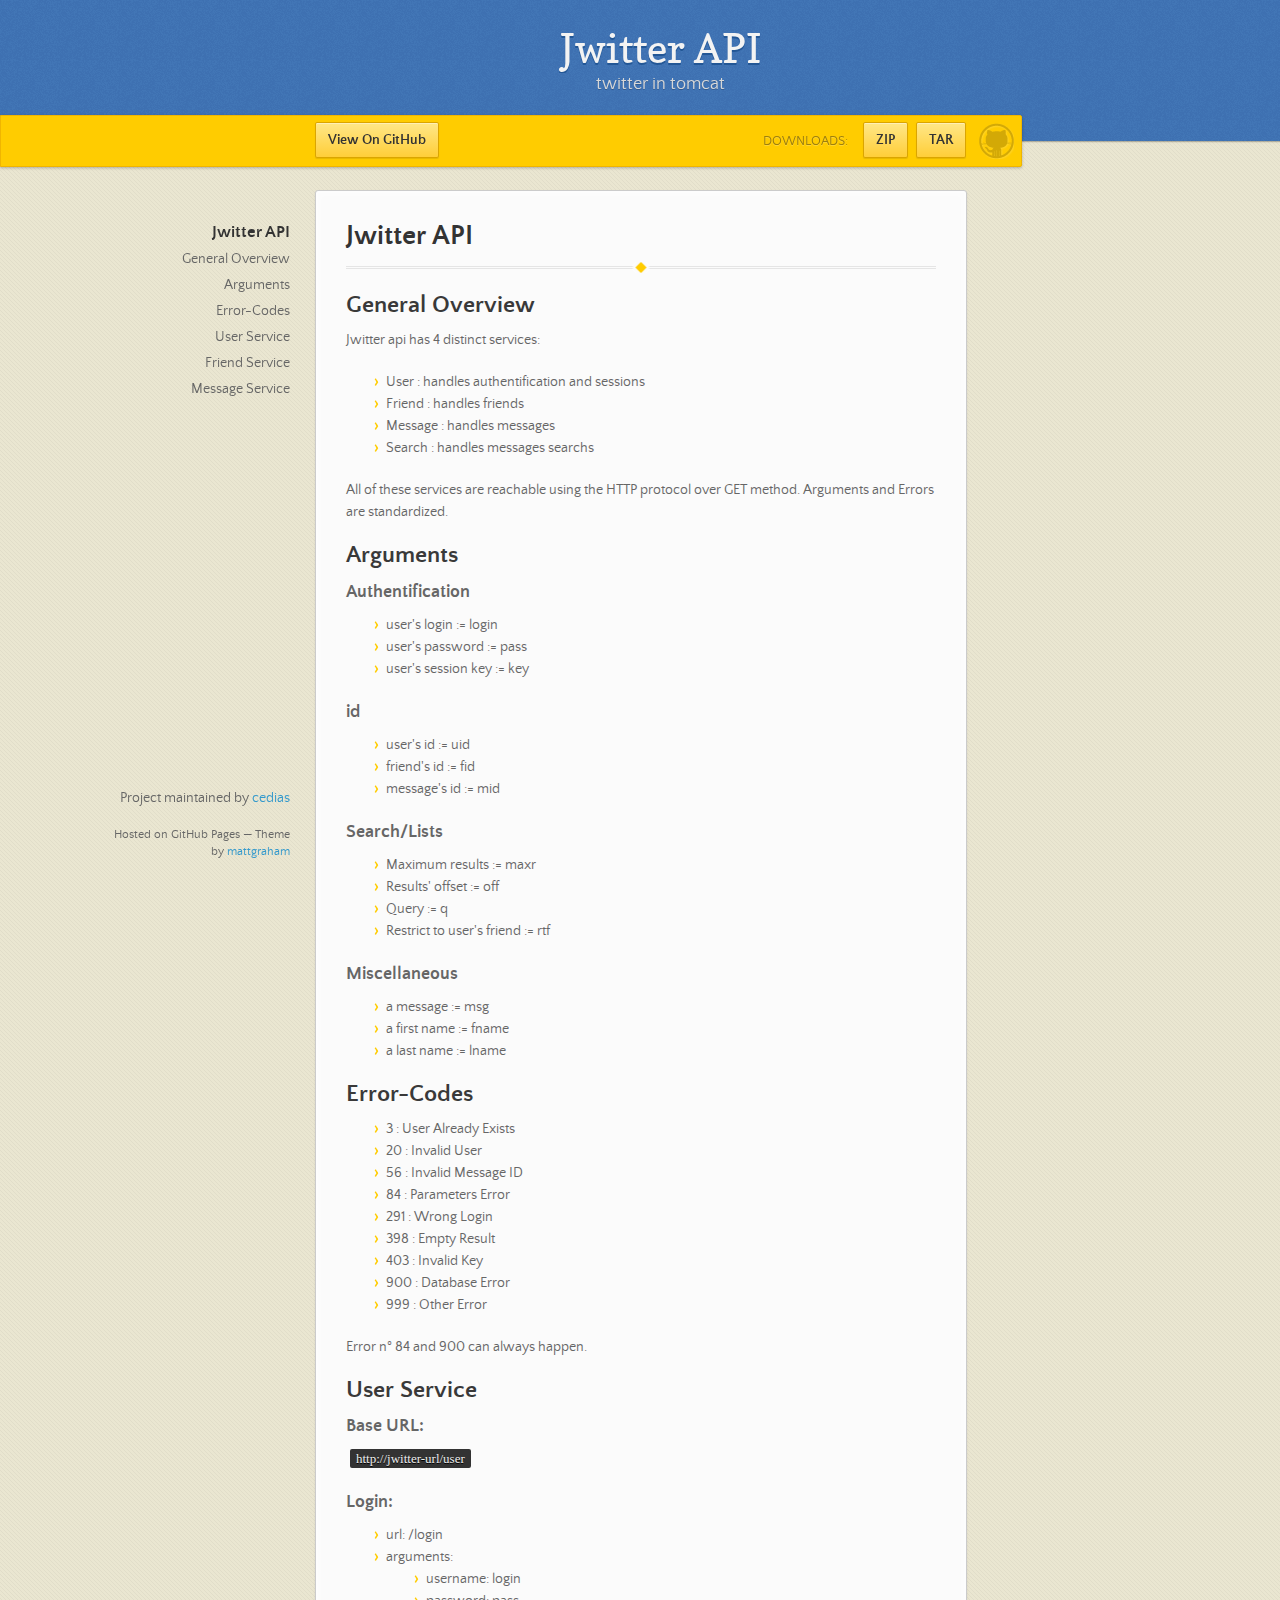
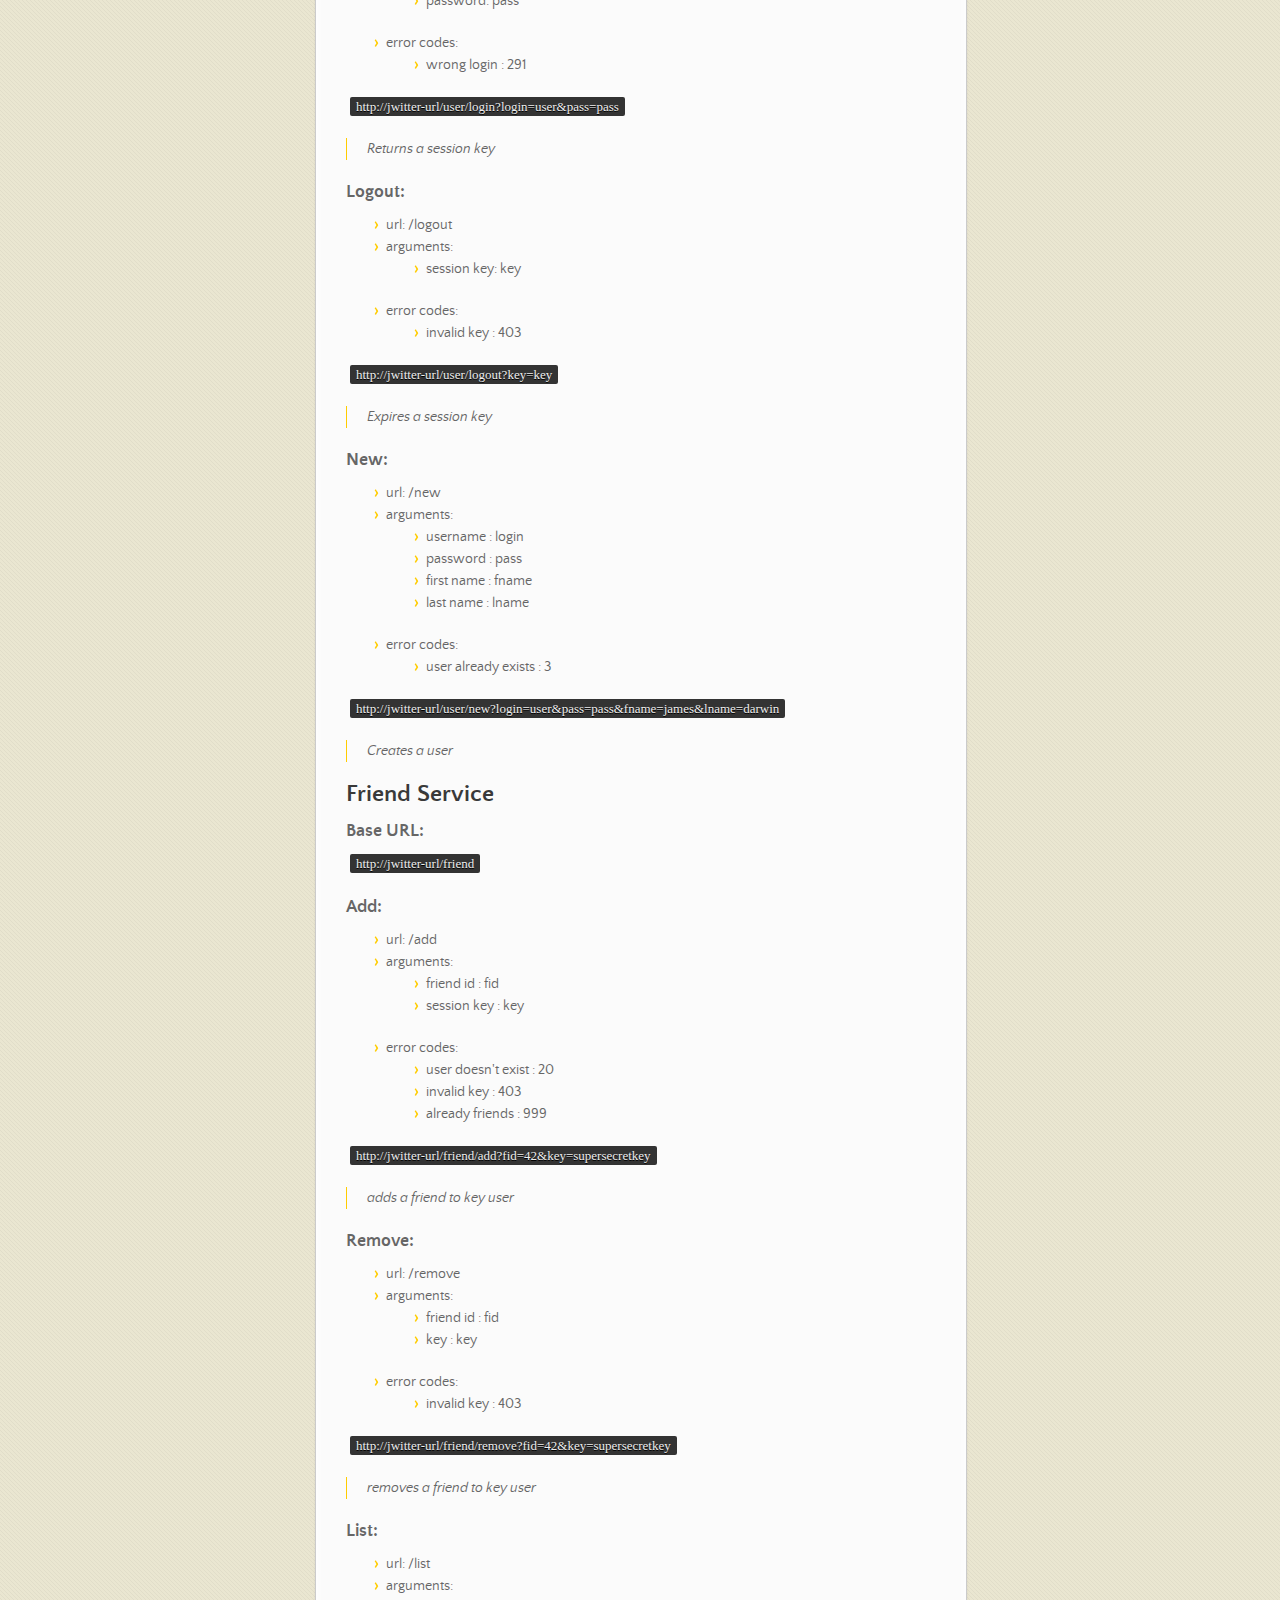
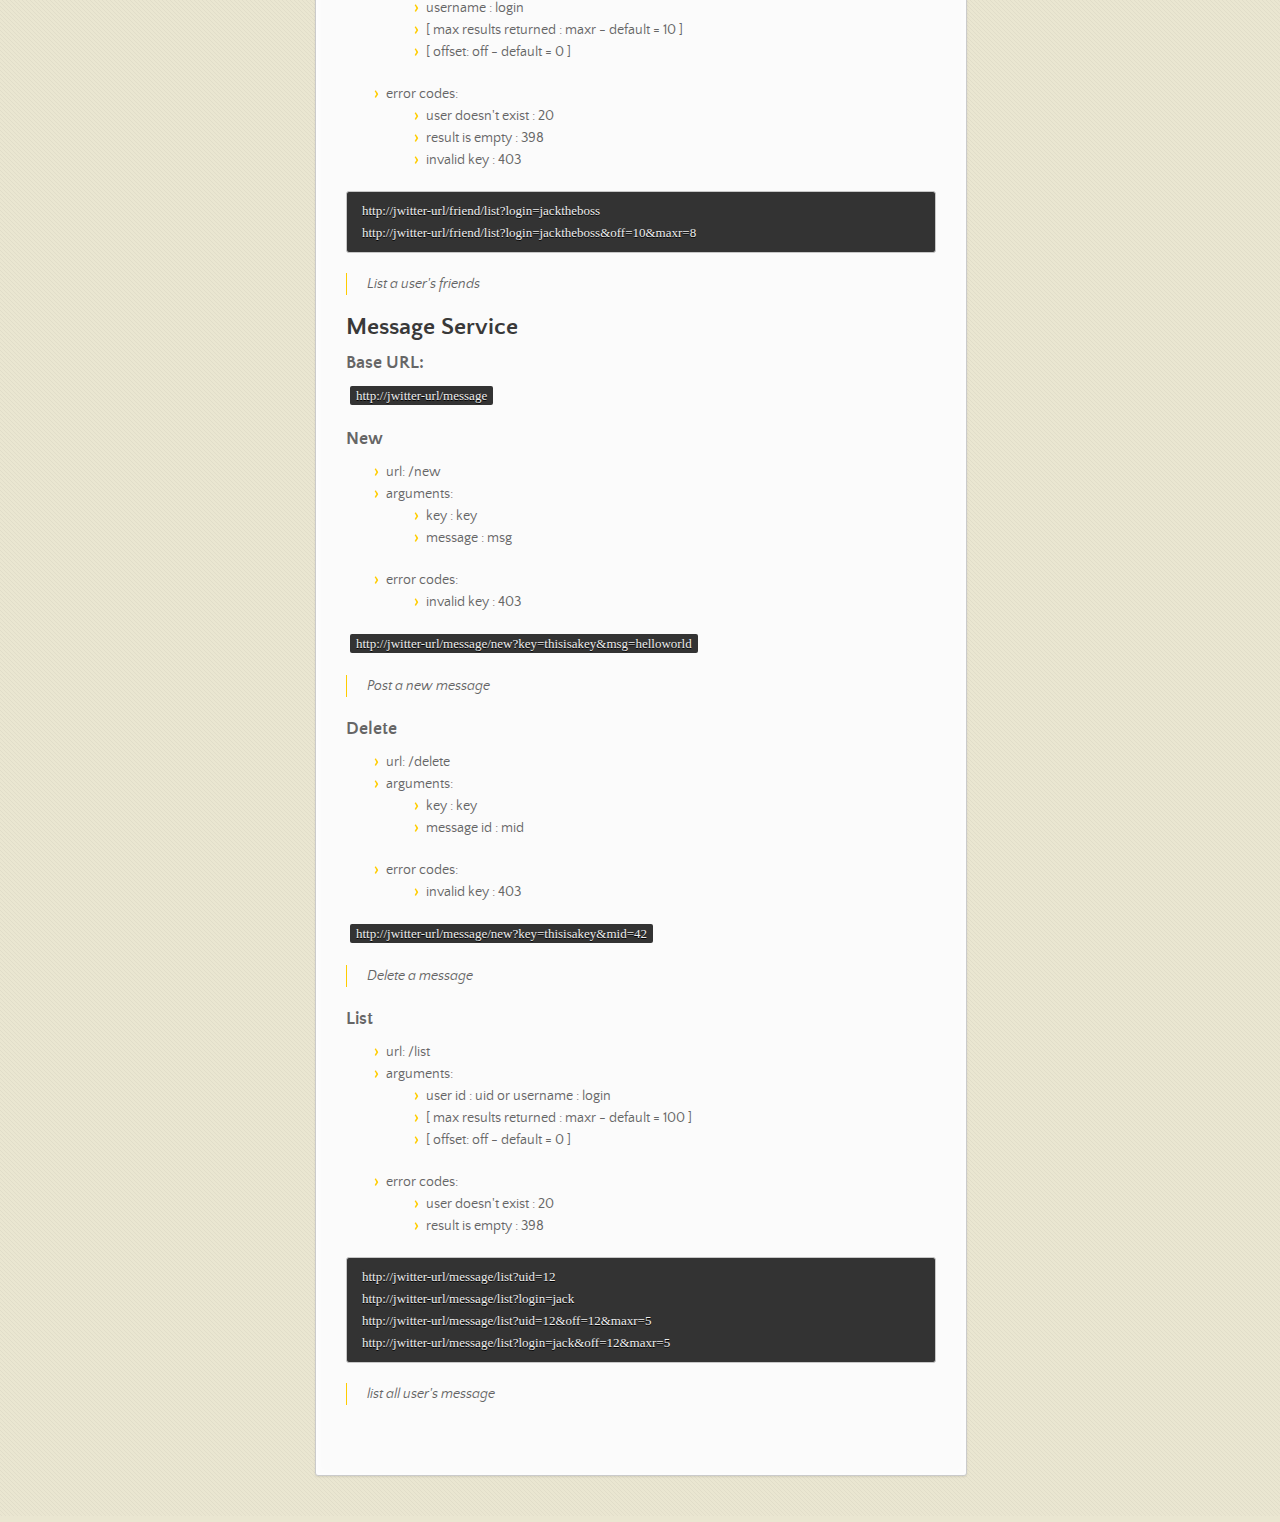
==== commit 5bc26adf: "Create gh-pages branch via GitHub" ====
--- a/index.html
+++ b/index.html
@@ -18,7 +18,7 @@
 
       <header>
         <h1>Jwitter API</h1>
-        <p>twitter in tomcat API</p>
+        <p>twitter in tomcat</p>
       </header>
 
       <div id="banner">
@@ -53,34 +53,34 @@
 </ul><p>All of these services are reachable using the HTTP protocol over GET method.
 Arguments and Errors are standardized.</p>
 
-<h3>Arguments</h3>
-
-<h4>Authentification</h4>
+<h2>Arguments</h2>
+
+<h3>Authentification</h3>
 
 <ul>
 <li>user's login := login</li>
 <li>user's password := pass</li>
 <li>user's session key := key</li>
-</ul><h4>id</h4>
+</ul><h3>id</h3>
 
 <ul>
 <li>user's id := uid</li>
 <li>friend's id := fid</li>
 <li>message's id := mid</li>
-</ul><h4>Search/Lists</h4>
+</ul><h3>Search/Lists</h3>
 
 <ul>
 <li>Maximum results := maxr</li>
 <li>Results' offset := off</li>
 <li>Query := q</li>
 <li>Restrict to user's friend := rtf</li>
-</ul><h4>Miscellaneous</h4>
+</ul><h3>Miscellaneous</h3>
 
 <ul>
 <li>a message := msg</li>
 <li>a first name := fname</li>
 <li>a last name := lname</li>
-</ul><h3>Error-Codes</h3>
+</ul><h2>Error-Codes</h2>
 
 <ul>
 <li>3  : User Already Exists</li>
@@ -244,8 +244,9 @@
 <li>invalid key : 403</li>
 </ul>
 </li>
-</ul><p><code>http://jwitter-url/friend/list?login=jacktheboss</code>
-<code>http://jwitter-url/friend/list?login=jacktheboss&amp;off=10&amp;maxr=8</code></p>
+</ul><pre><code>http://jwitter-url/friend/list?login=jacktheboss
+http://jwitter-url/friend/list?login=jacktheboss&amp;off=10&amp;maxr=8
+</code></pre>
 
 <blockquote>
 <p>List a user's friends</p>
@@ -322,10 +323,11 @@
 <li>result is empty : 398</li>
 </ul>
 </li>
-</ul><p><code>http://jwitter-url/message/list?uid=12</code>
-<code>http://jwitter-url/message/list?login=jack</code>
-<code>http://jwitter-url/message/list?uid=12&amp;off=12&amp;maxr=5</code>
-<code>http://jwitter-url/message/list?login=jack&amp;off=12&amp;maxr=5</code></p>
+</ul><pre><code>http://jwitter-url/message/list?uid=12
+http://jwitter-url/message/list?login=jack
+http://jwitter-url/message/list?uid=12&amp;off=12&amp;maxr=5
+http://jwitter-url/message/list?login=jack&amp;off=12&amp;maxr=5
+</code></pre>
 
 <blockquote>
 <p>list all user's message</p>
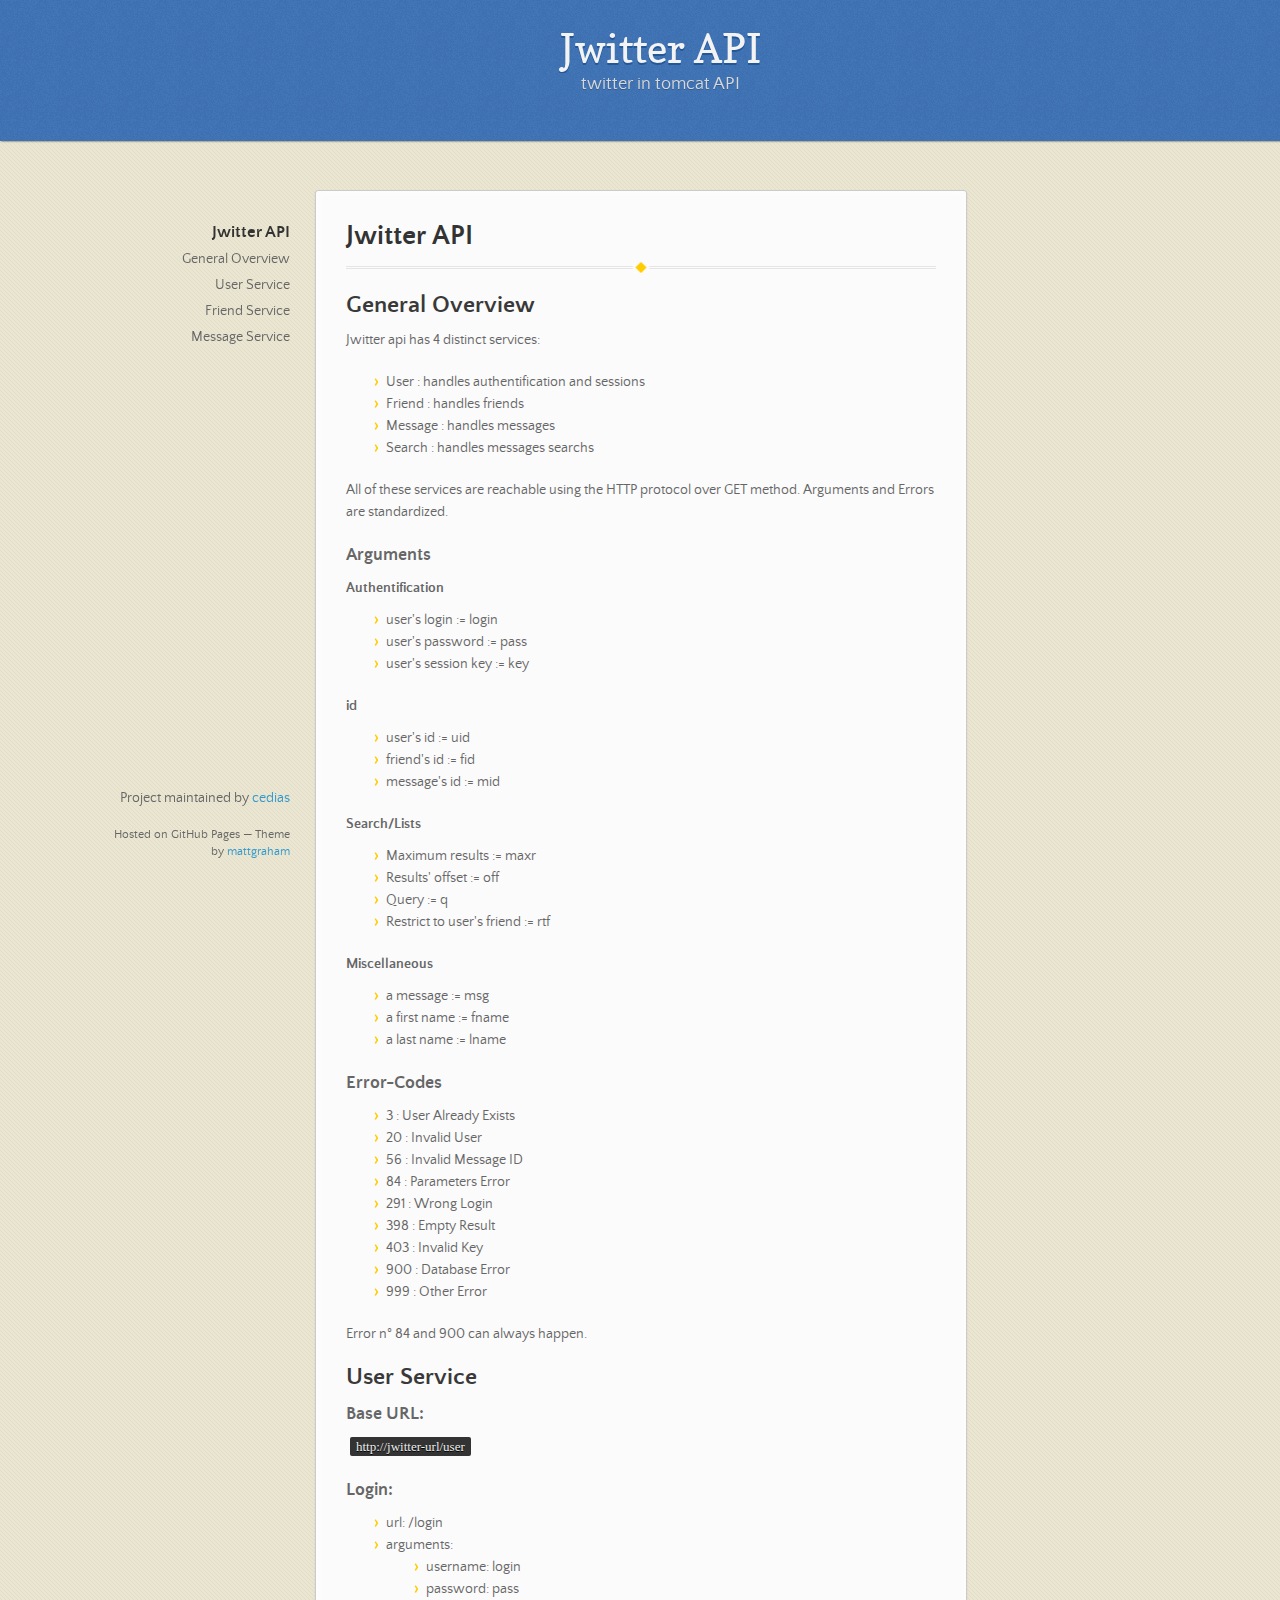
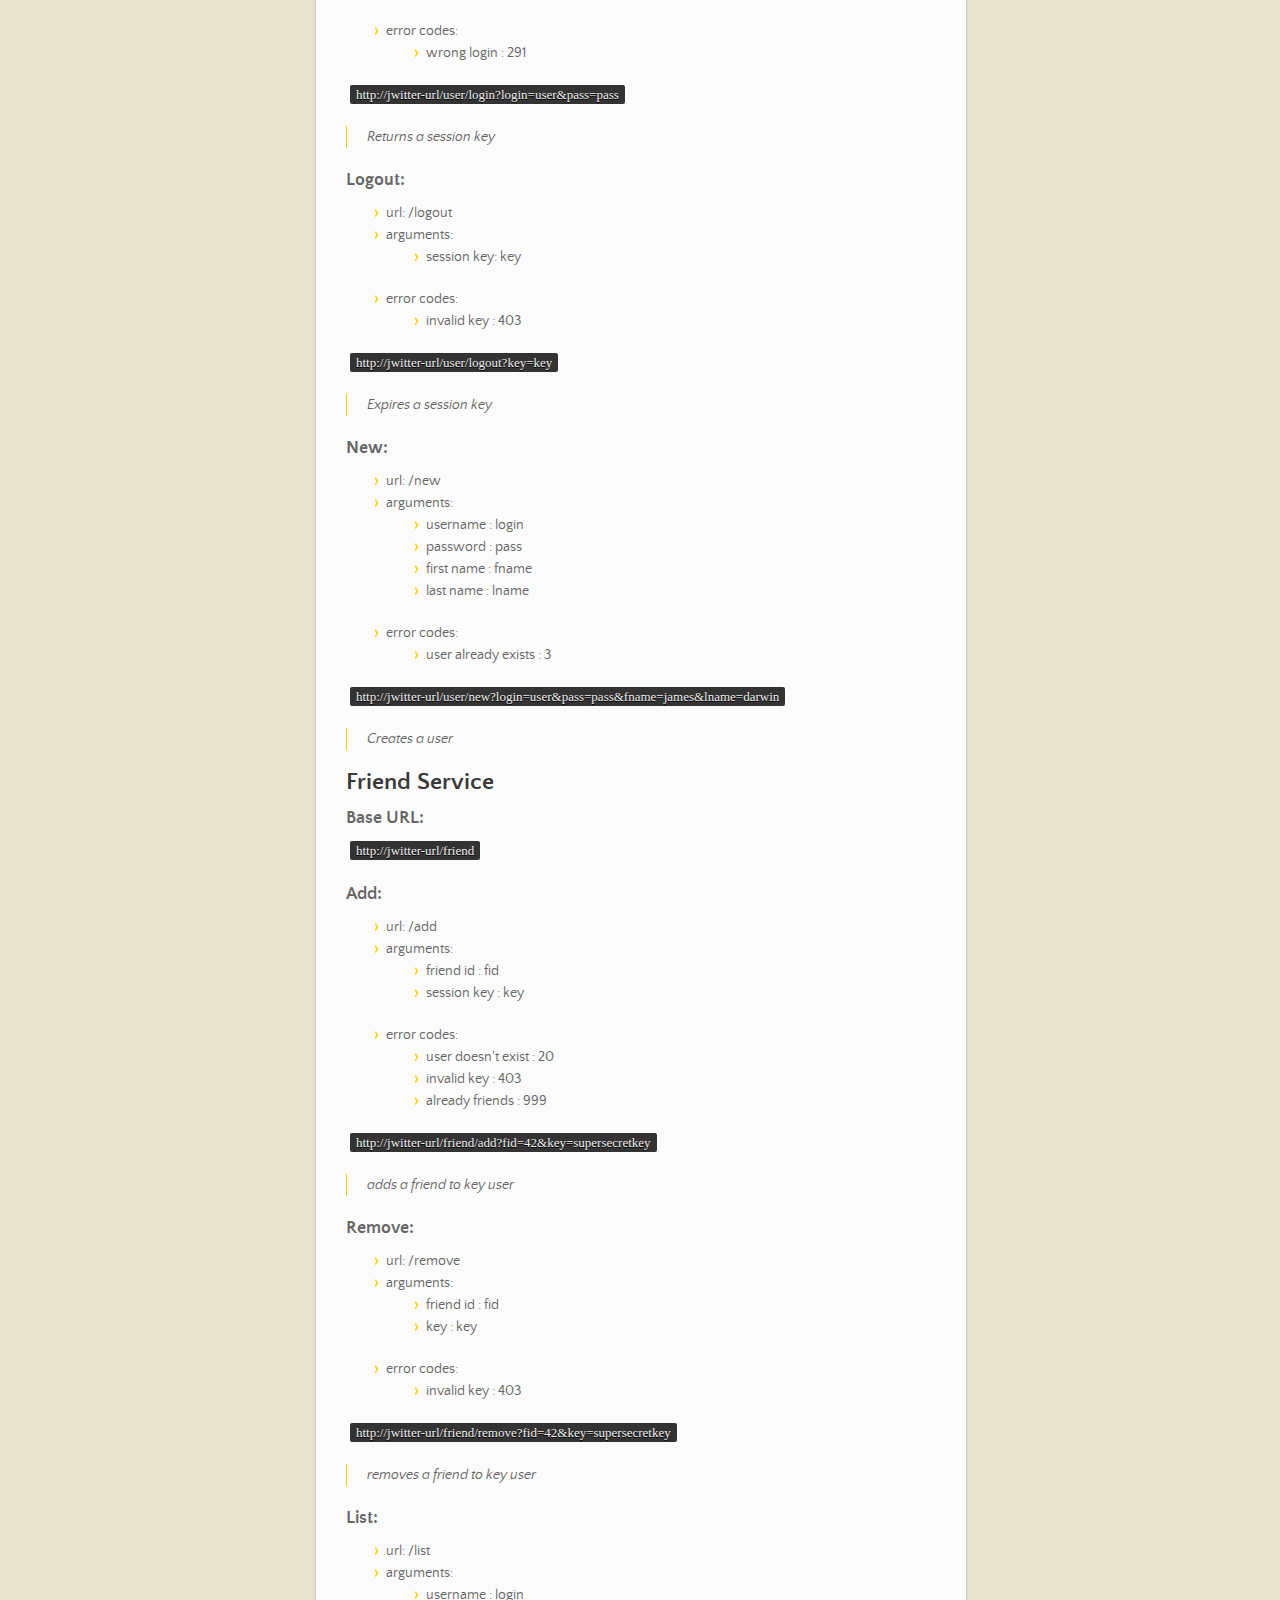
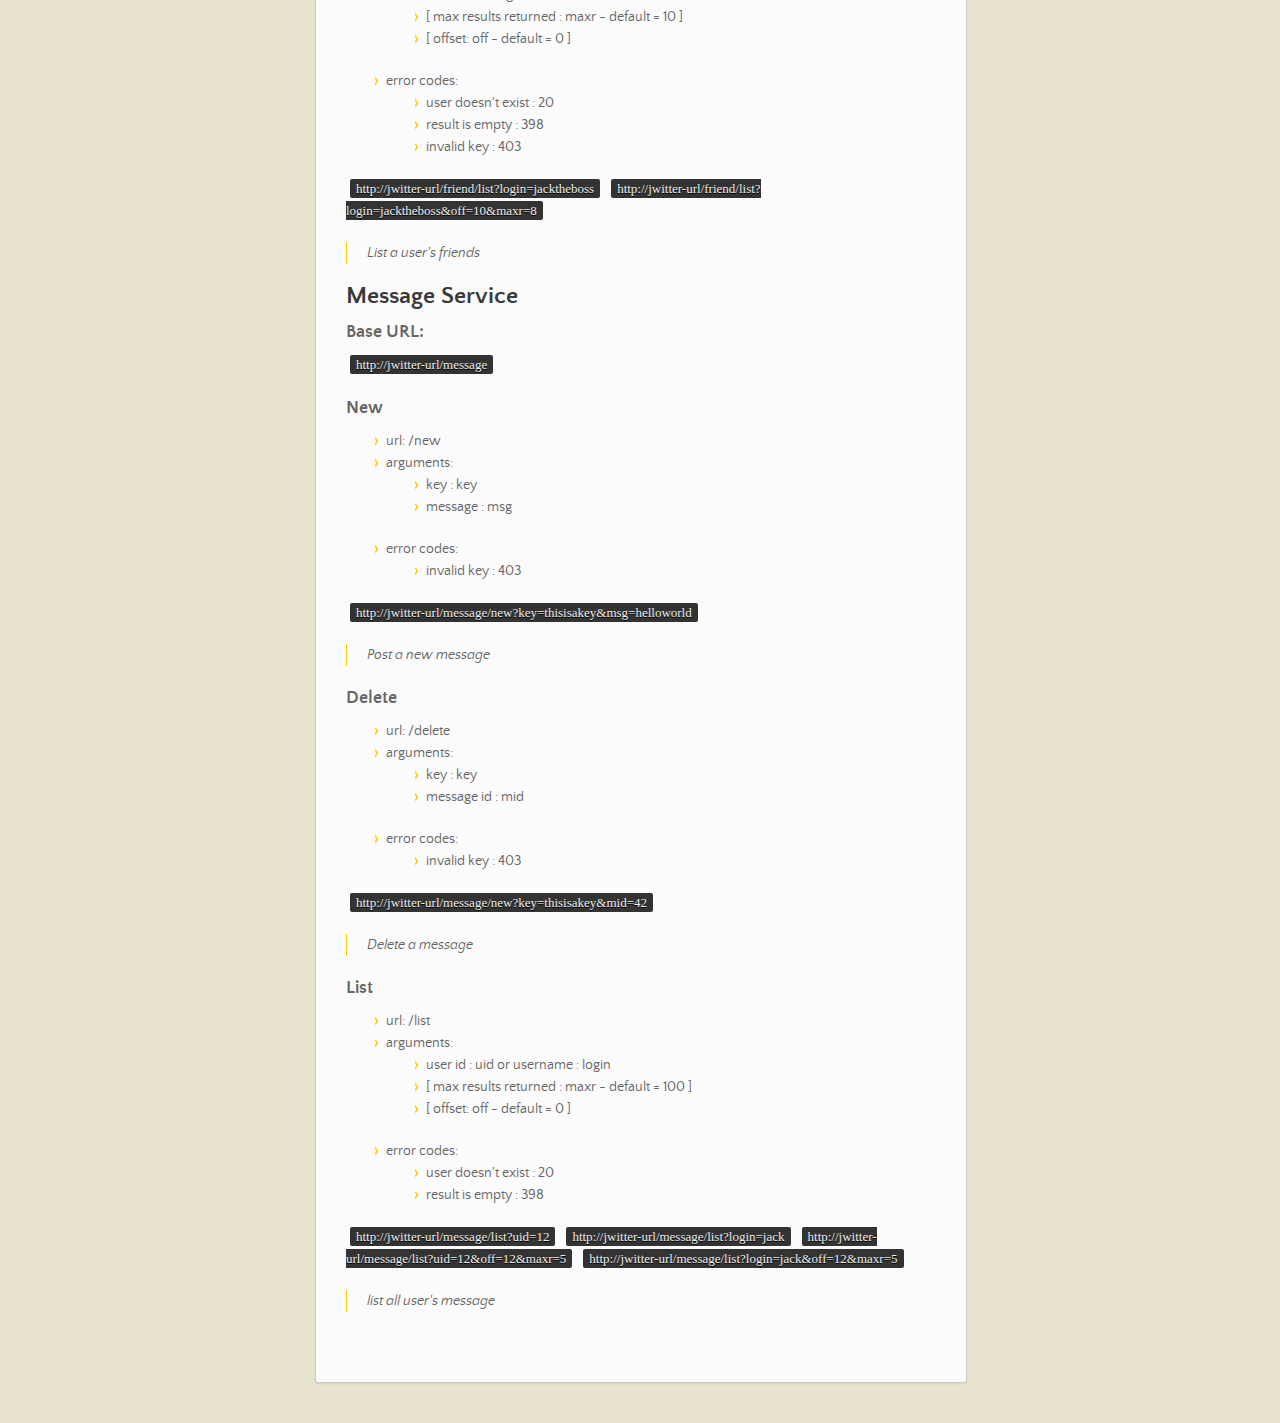
==== commit bed45c7d: "banner" ====
--- a/index.html
+++ b/index.html
@@ -18,21 +18,9 @@
 
       <header>
         <h1>Jwitter API</h1>
-        <p>twitter in tomcat</p>
+        <p>twitter in tomcat API</p>
       </header>
 
-      <div id="banner">
-        <span id="logo"></span>
-
-        <a href="https://github.com/cedias/Jwitter" class="button fork"><strong>View On GitHub</strong></a>
-        <div class="downloads">
-          <span>Downloads:</span>
-          <ul>
-            <li><a href="https://github.com/cedias/Jwitter/zipball/master" class="button">ZIP</a></li>
-            <li><a href="https://github.com/cedias/Jwitter/tarball/master" class="button">TAR</a></li>
-          </ul>
-        </div>
-      </div><!-- end banner -->
 
     <div class="wrapper">
       <nav>
@@ -53,34 +41,34 @@
 </ul><p>All of these services are reachable using the HTTP protocol over GET method.
 Arguments and Errors are standardized.</p>
 
-<h2>Arguments</h2>
-
-<h3>Authentification</h3>
+<h3>Arguments</h3>
+
+<h4>Authentification</h4>
 
 <ul>
 <li>user's login := login</li>
 <li>user's password := pass</li>
 <li>user's session key := key</li>
-</ul><h3>id</h3>
+</ul><h4>id</h4>
 
 <ul>
 <li>user's id := uid</li>
 <li>friend's id := fid</li>
 <li>message's id := mid</li>
-</ul><h3>Search/Lists</h3>
+</ul><h4>Search/Lists</h4>
 
 <ul>
 <li>Maximum results := maxr</li>
 <li>Results' offset := off</li>
 <li>Query := q</li>
 <li>Restrict to user's friend := rtf</li>
-</ul><h3>Miscellaneous</h3>
+</ul><h4>Miscellaneous</h4>
 
 <ul>
 <li>a message := msg</li>
 <li>a first name := fname</li>
 <li>a last name := lname</li>
-</ul><h2>Error-Codes</h2>
+</ul><h3>Error-Codes</h3>
 
 <ul>
 <li>3  : User Already Exists</li>
@@ -244,9 +232,8 @@
 <li>invalid key : 403</li>
 </ul>
 </li>
-</ul><pre><code>http://jwitter-url/friend/list?login=jacktheboss
-http://jwitter-url/friend/list?login=jacktheboss&amp;off=10&amp;maxr=8
-</code></pre>
+</ul><p><code>http://jwitter-url/friend/list?login=jacktheboss</code>
+<code>http://jwitter-url/friend/list?login=jacktheboss&amp;off=10&amp;maxr=8</code></p>
 
 <blockquote>
 <p>List a user's friends</p>
@@ -323,11 +310,10 @@
 <li>result is empty : 398</li>
 </ul>
 </li>
-</ul><pre><code>http://jwitter-url/message/list?uid=12
-http://jwitter-url/message/list?login=jack
-http://jwitter-url/message/list?uid=12&amp;off=12&amp;maxr=5
-http://jwitter-url/message/list?login=jack&amp;off=12&amp;maxr=5
-</code></pre>
+</ul><p><code>http://jwitter-url/message/list?uid=12</code>
+<code>http://jwitter-url/message/list?login=jack</code>
+<code>http://jwitter-url/message/list?uid=12&amp;off=12&amp;maxr=5</code>
+<code>http://jwitter-url/message/list?login=jack&amp;off=12&amp;maxr=5</code></p>
 
 <blockquote>
 <p>list all user's message</p>
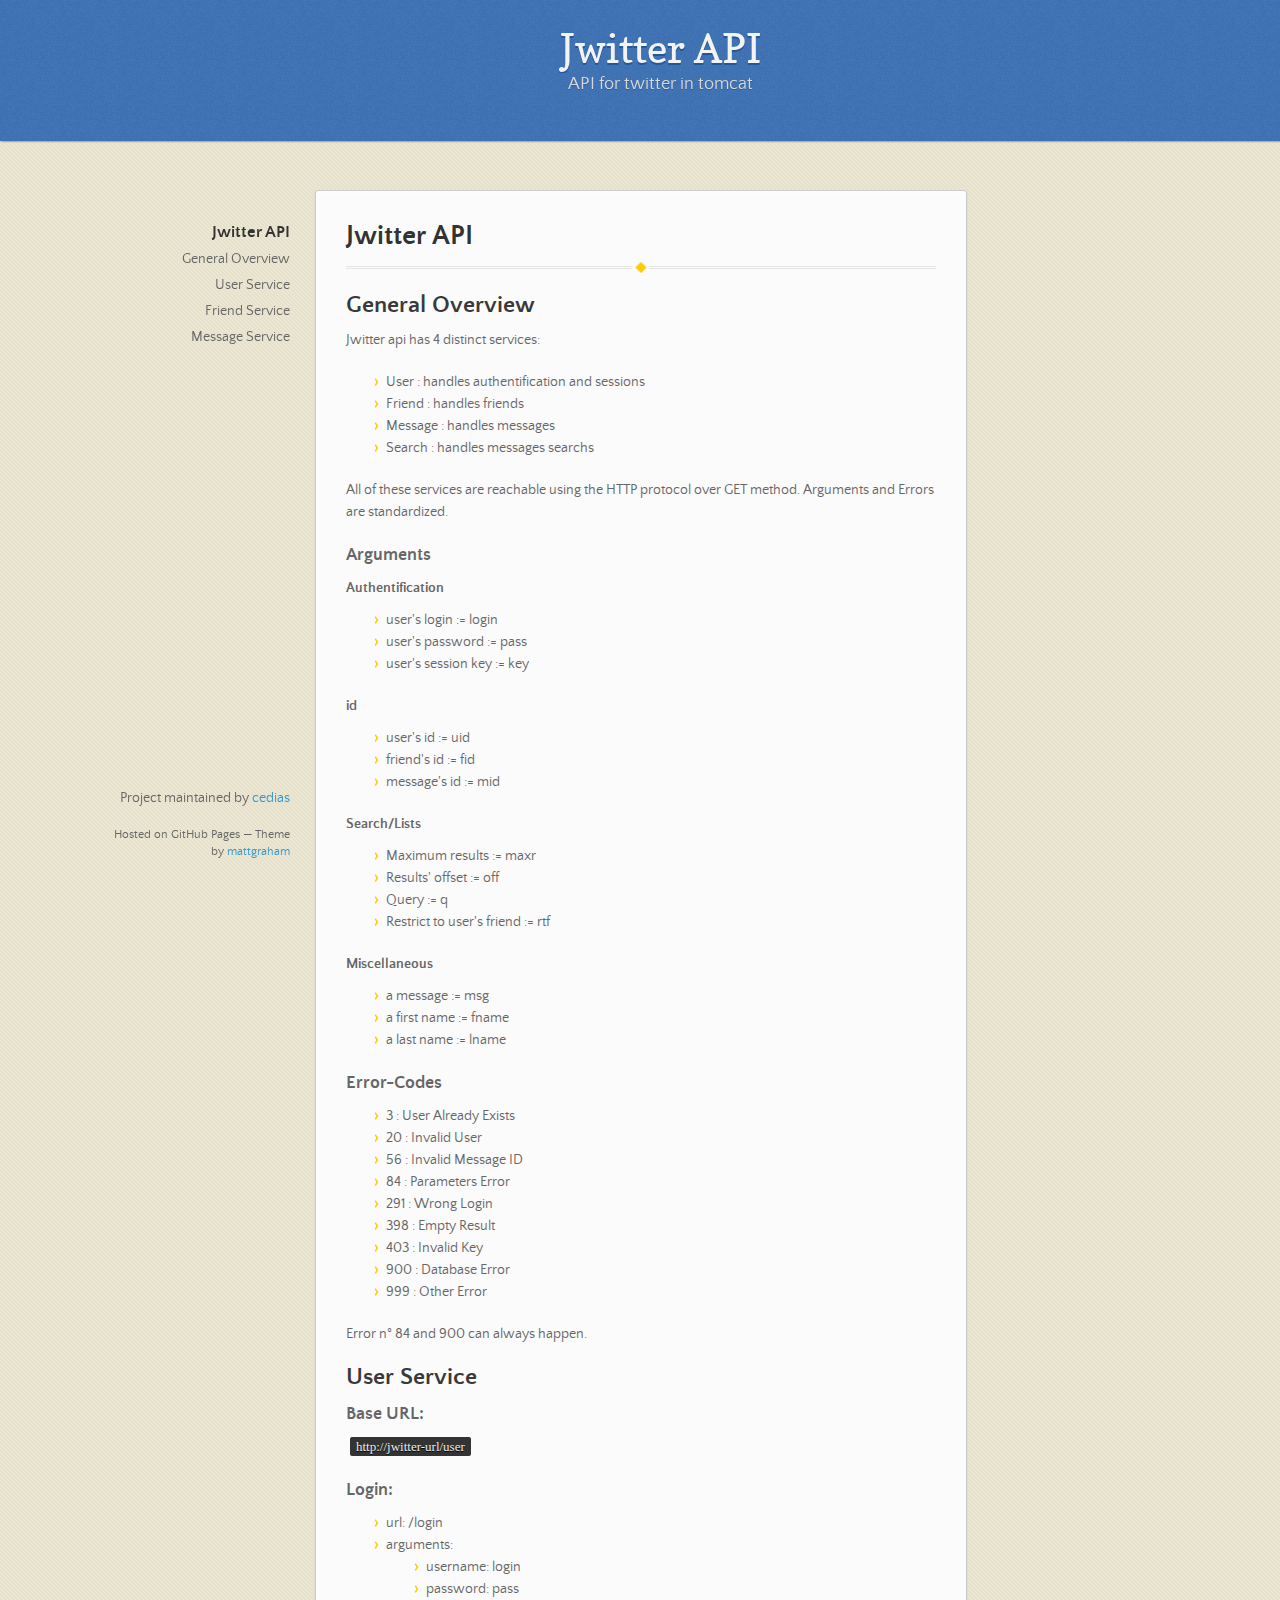
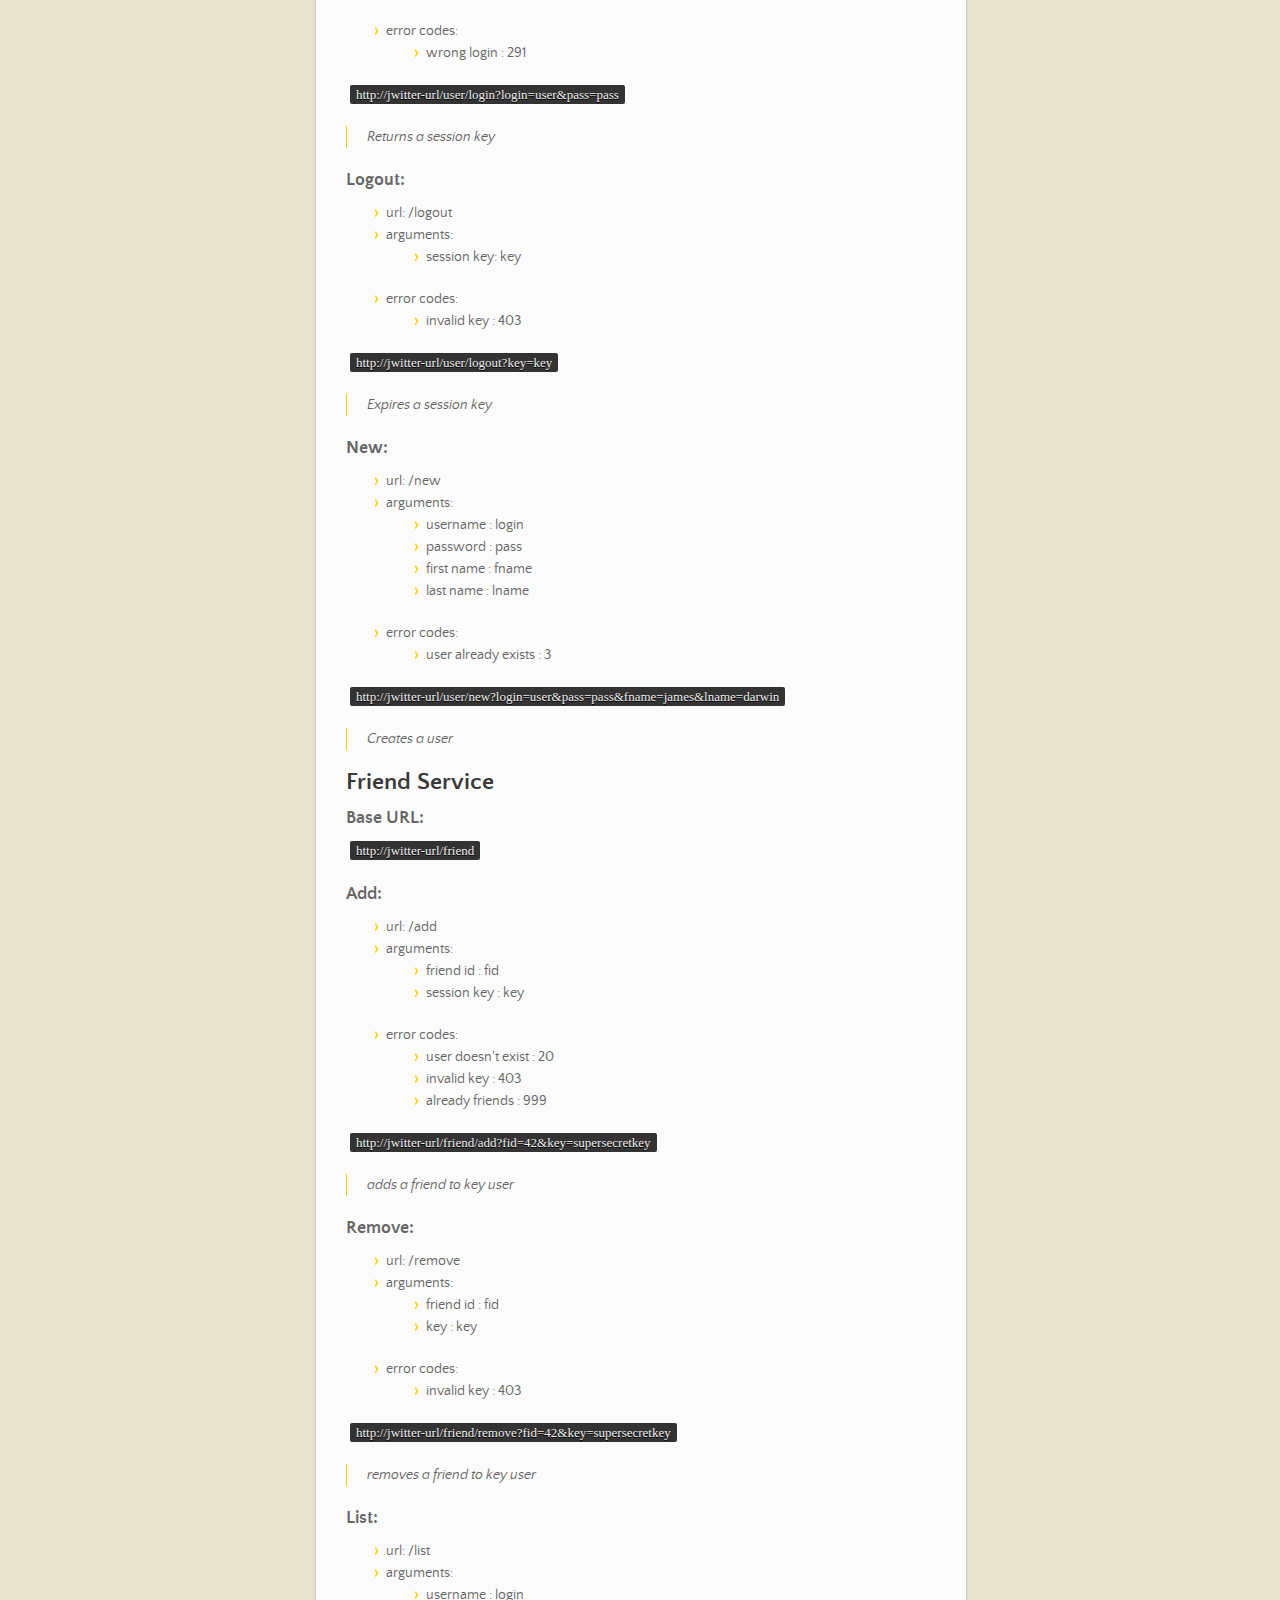
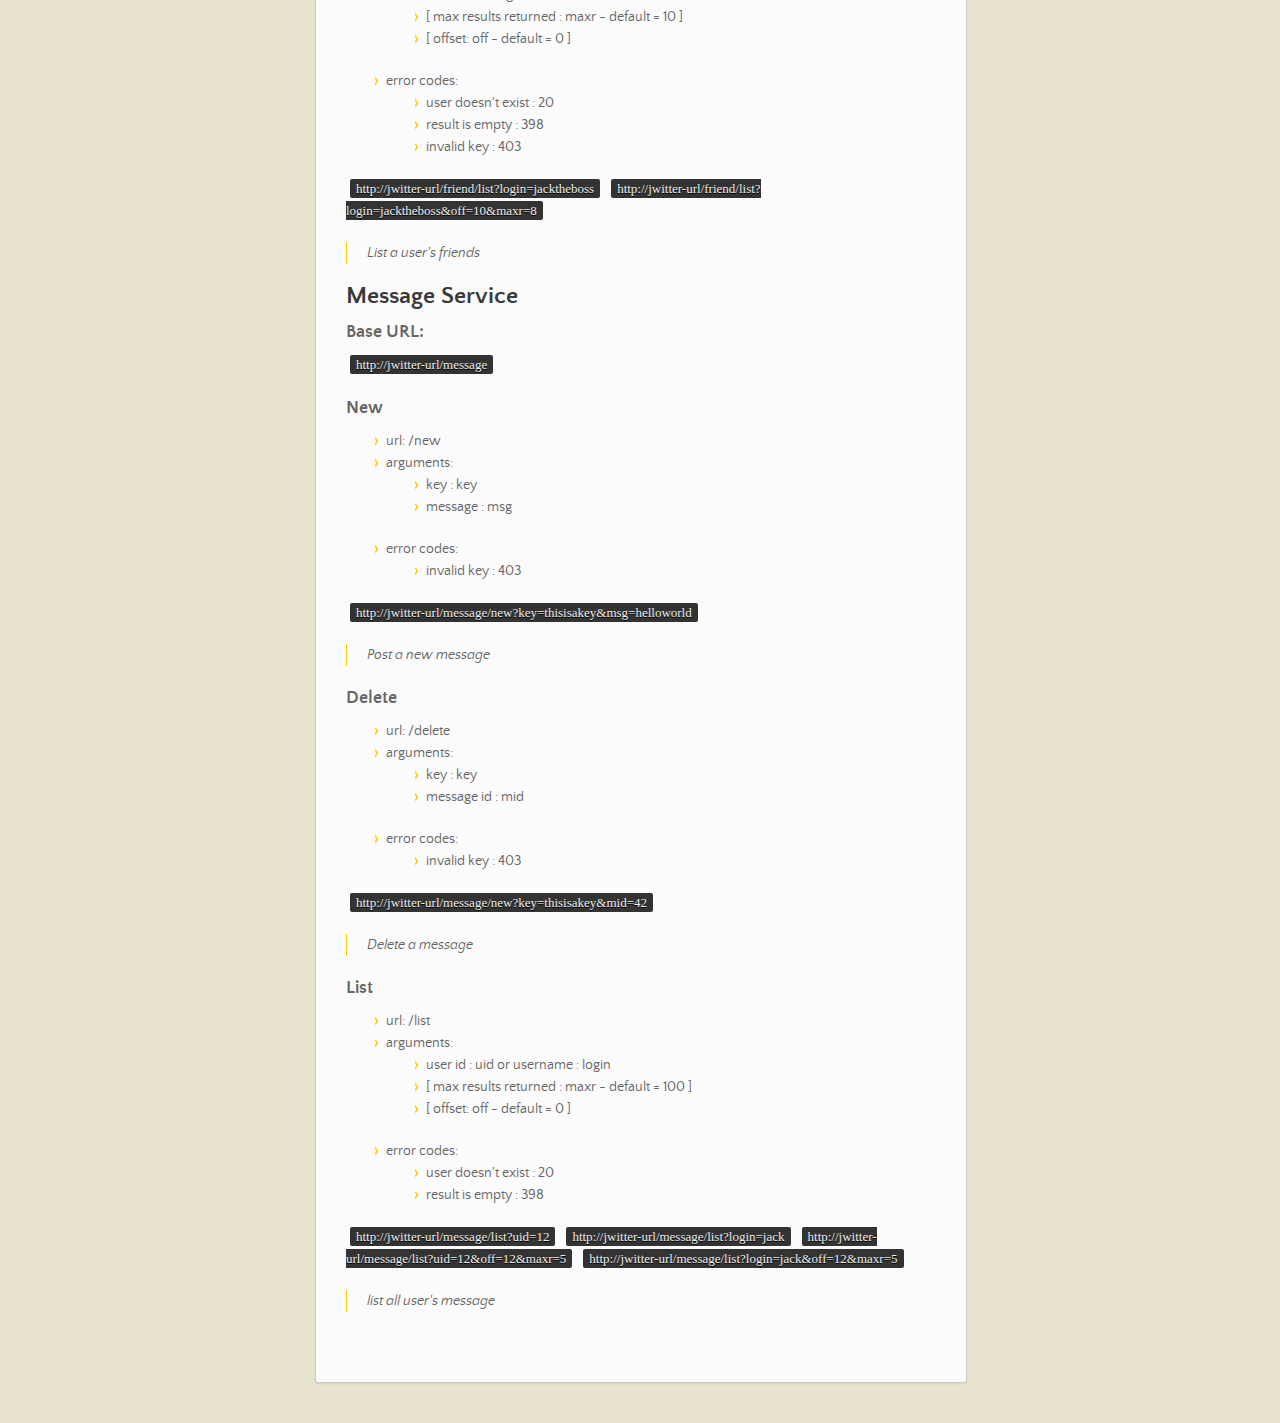
==== commit f16f22e7: "title" ====
--- a/index.html
+++ b/index.html
@@ -18,7 +18,7 @@
 
       <header>
         <h1>Jwitter API</h1>
-        <p>twitter in tomcat API</p>
+        <p>API for twitter in tomcat</p>
       </header>
 
 
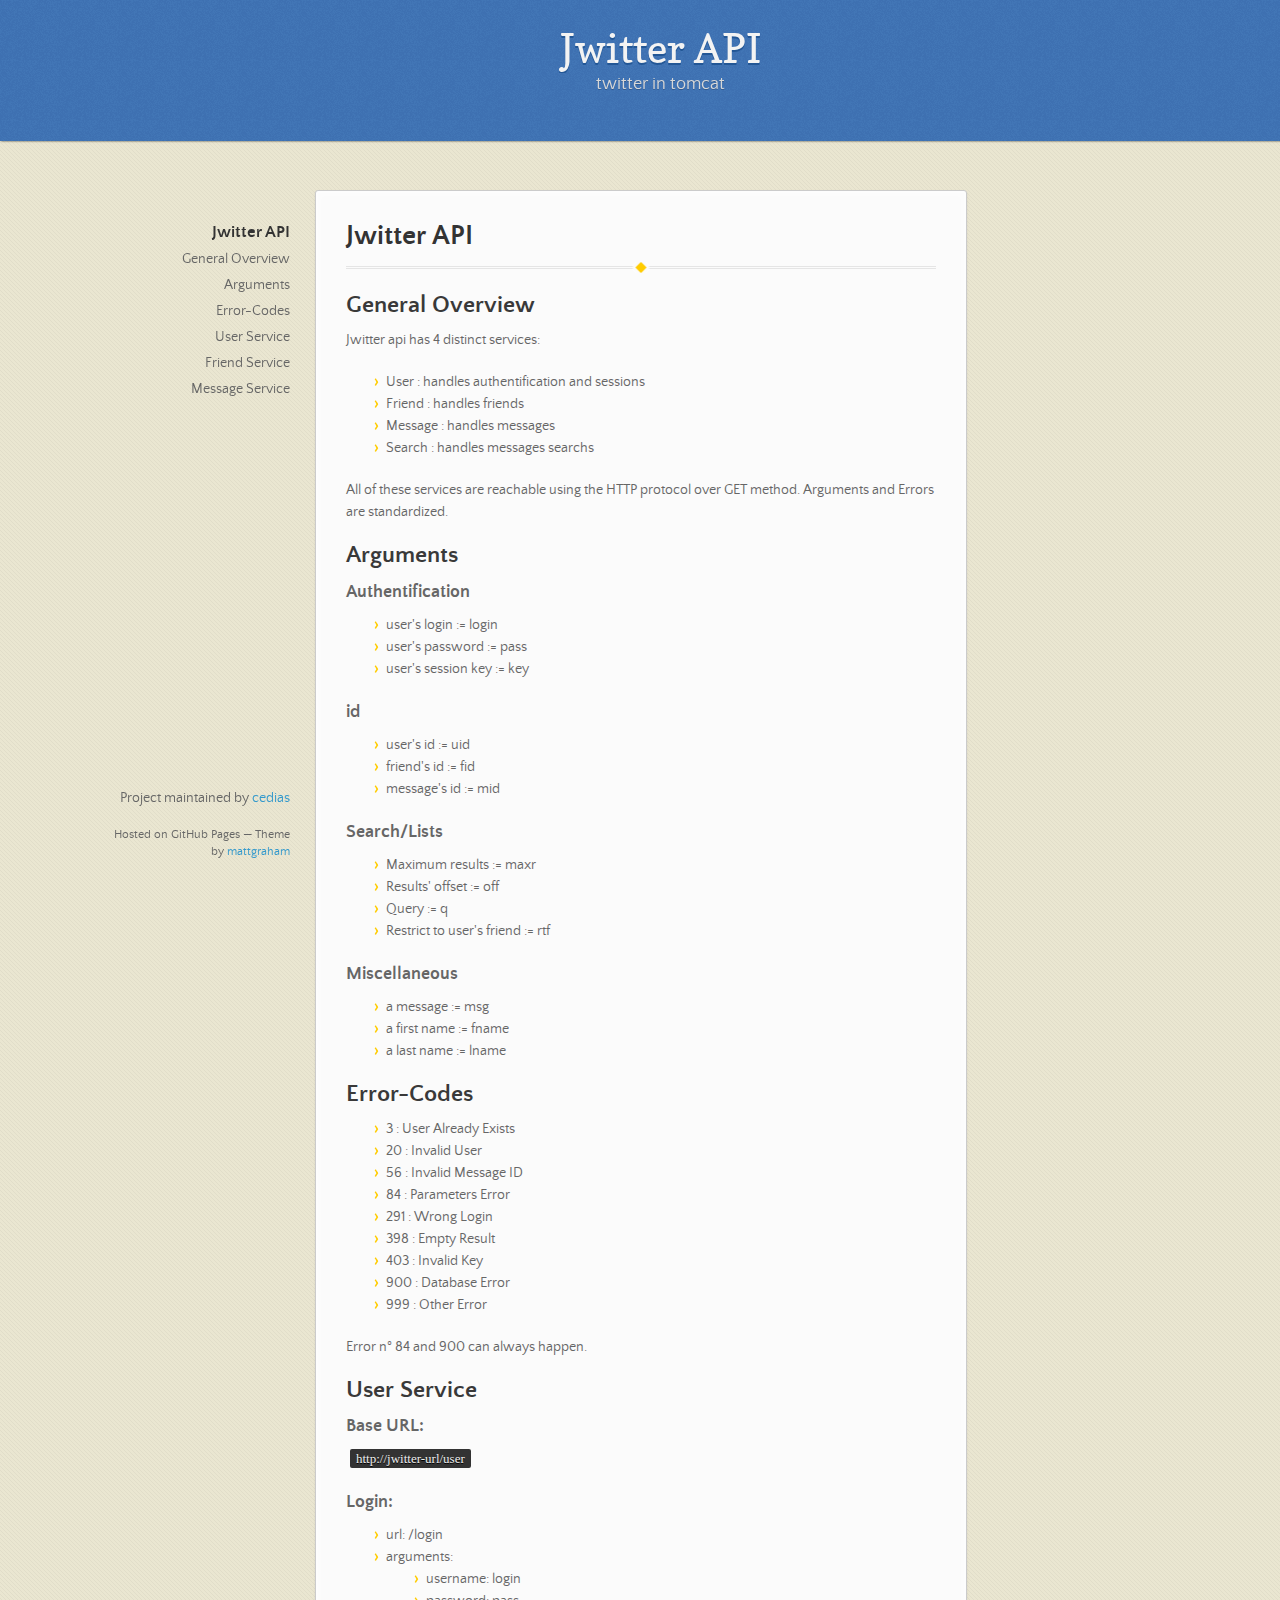
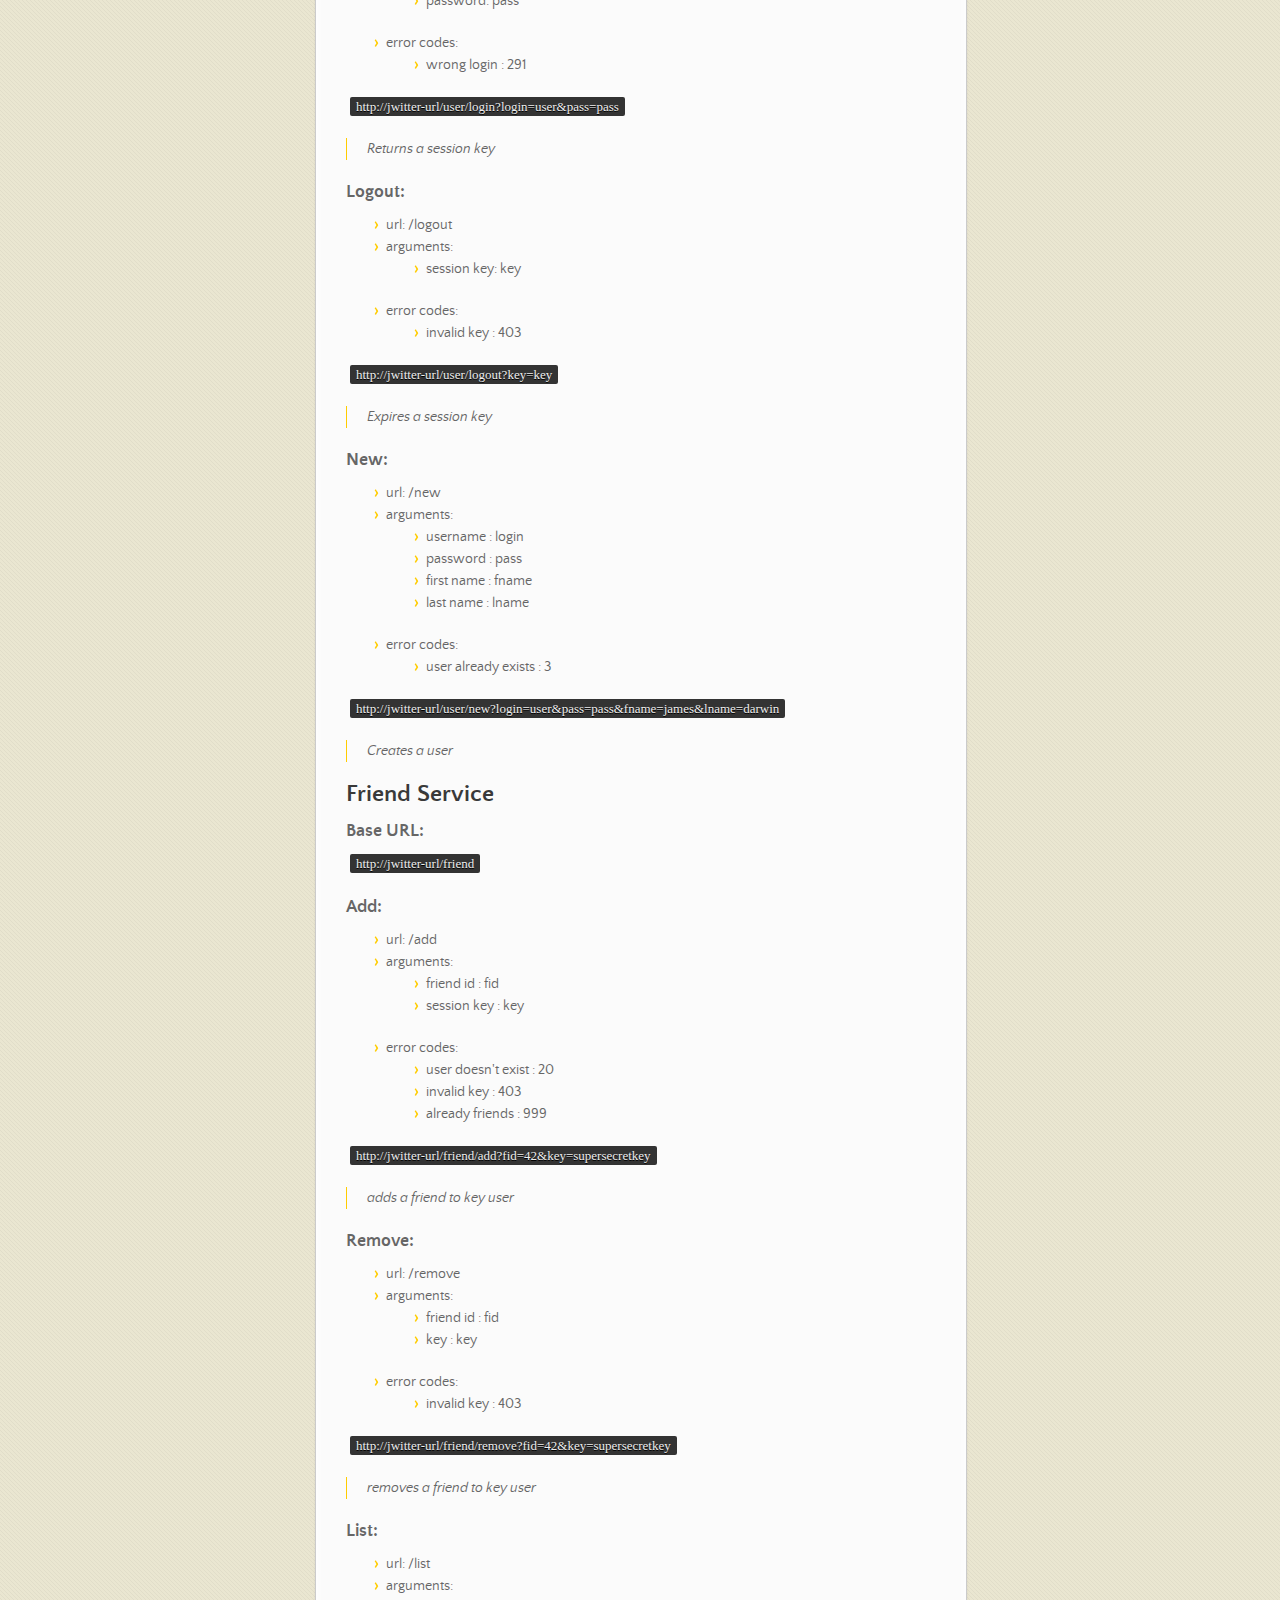
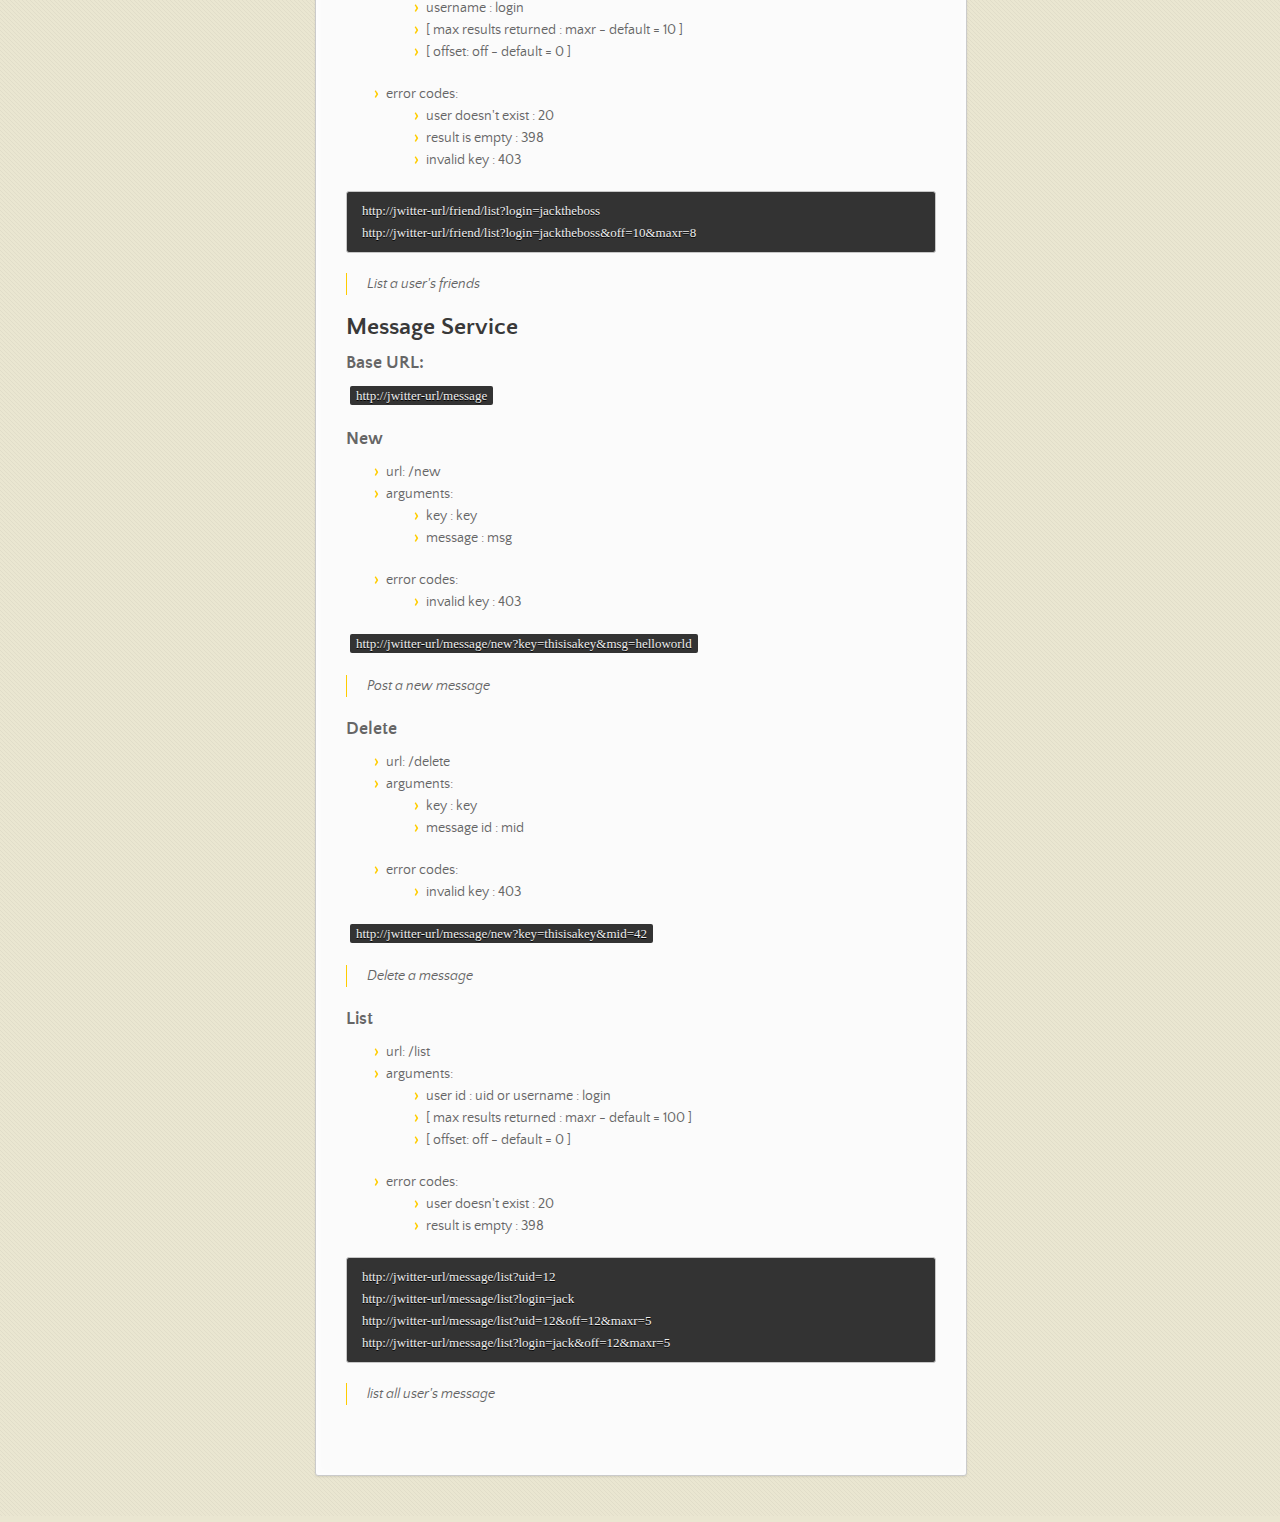
==== commit 1fb0e116: "banner" ====
--- a/index.html
+++ b/index.html
@@ -18,9 +18,8 @@
 
       <header>
         <h1>Jwitter API</h1>
-        <p>API for twitter in tomcat</p>
+        <p>twitter in tomcat</p>
       </header>
-
 
     <div class="wrapper">
       <nav>
@@ -41,34 +40,34 @@
 </ul><p>All of these services are reachable using the HTTP protocol over GET method.
 Arguments and Errors are standardized.</p>
 
-<h3>Arguments</h3>
-
-<h4>Authentification</h4>
+<h2>Arguments</h2>
+
+<h3>Authentification</h3>
 
 <ul>
 <li>user's login := login</li>
 <li>user's password := pass</li>
 <li>user's session key := key</li>
-</ul><h4>id</h4>
+</ul><h3>id</h3>
 
 <ul>
 <li>user's id := uid</li>
 <li>friend's id := fid</li>
 <li>message's id := mid</li>
-</ul><h4>Search/Lists</h4>
+</ul><h3>Search/Lists</h3>
 
 <ul>
 <li>Maximum results := maxr</li>
 <li>Results' offset := off</li>
 <li>Query := q</li>
 <li>Restrict to user's friend := rtf</li>
-</ul><h4>Miscellaneous</h4>
+</ul><h3>Miscellaneous</h3>
 
 <ul>
 <li>a message := msg</li>
 <li>a first name := fname</li>
 <li>a last name := lname</li>
-</ul><h3>Error-Codes</h3>
+</ul><h2>Error-Codes</h2>
 
 <ul>
 <li>3  : User Already Exists</li>
@@ -232,8 +231,9 @@
 <li>invalid key : 403</li>
 </ul>
 </li>
-</ul><p><code>http://jwitter-url/friend/list?login=jacktheboss</code>
-<code>http://jwitter-url/friend/list?login=jacktheboss&amp;off=10&amp;maxr=8</code></p>
+</ul><pre><code>http://jwitter-url/friend/list?login=jacktheboss
+http://jwitter-url/friend/list?login=jacktheboss&amp;off=10&amp;maxr=8
+</code></pre>
 
 <blockquote>
 <p>List a user's friends</p>
@@ -310,10 +310,11 @@
 <li>result is empty : 398</li>
 </ul>
 </li>
-</ul><p><code>http://jwitter-url/message/list?uid=12</code>
-<code>http://jwitter-url/message/list?login=jack</code>
-<code>http://jwitter-url/message/list?uid=12&amp;off=12&amp;maxr=5</code>
-<code>http://jwitter-url/message/list?login=jack&amp;off=12&amp;maxr=5</code></p>
+</ul><pre><code>http://jwitter-url/message/list?uid=12
+http://jwitter-url/message/list?login=jack
+http://jwitter-url/message/list?uid=12&amp;off=12&amp;maxr=5
+http://jwitter-url/message/list?login=jack&amp;off=12&amp;maxr=5
+</code></pre>
 
 <blockquote>
 <p>list all user's message</p>
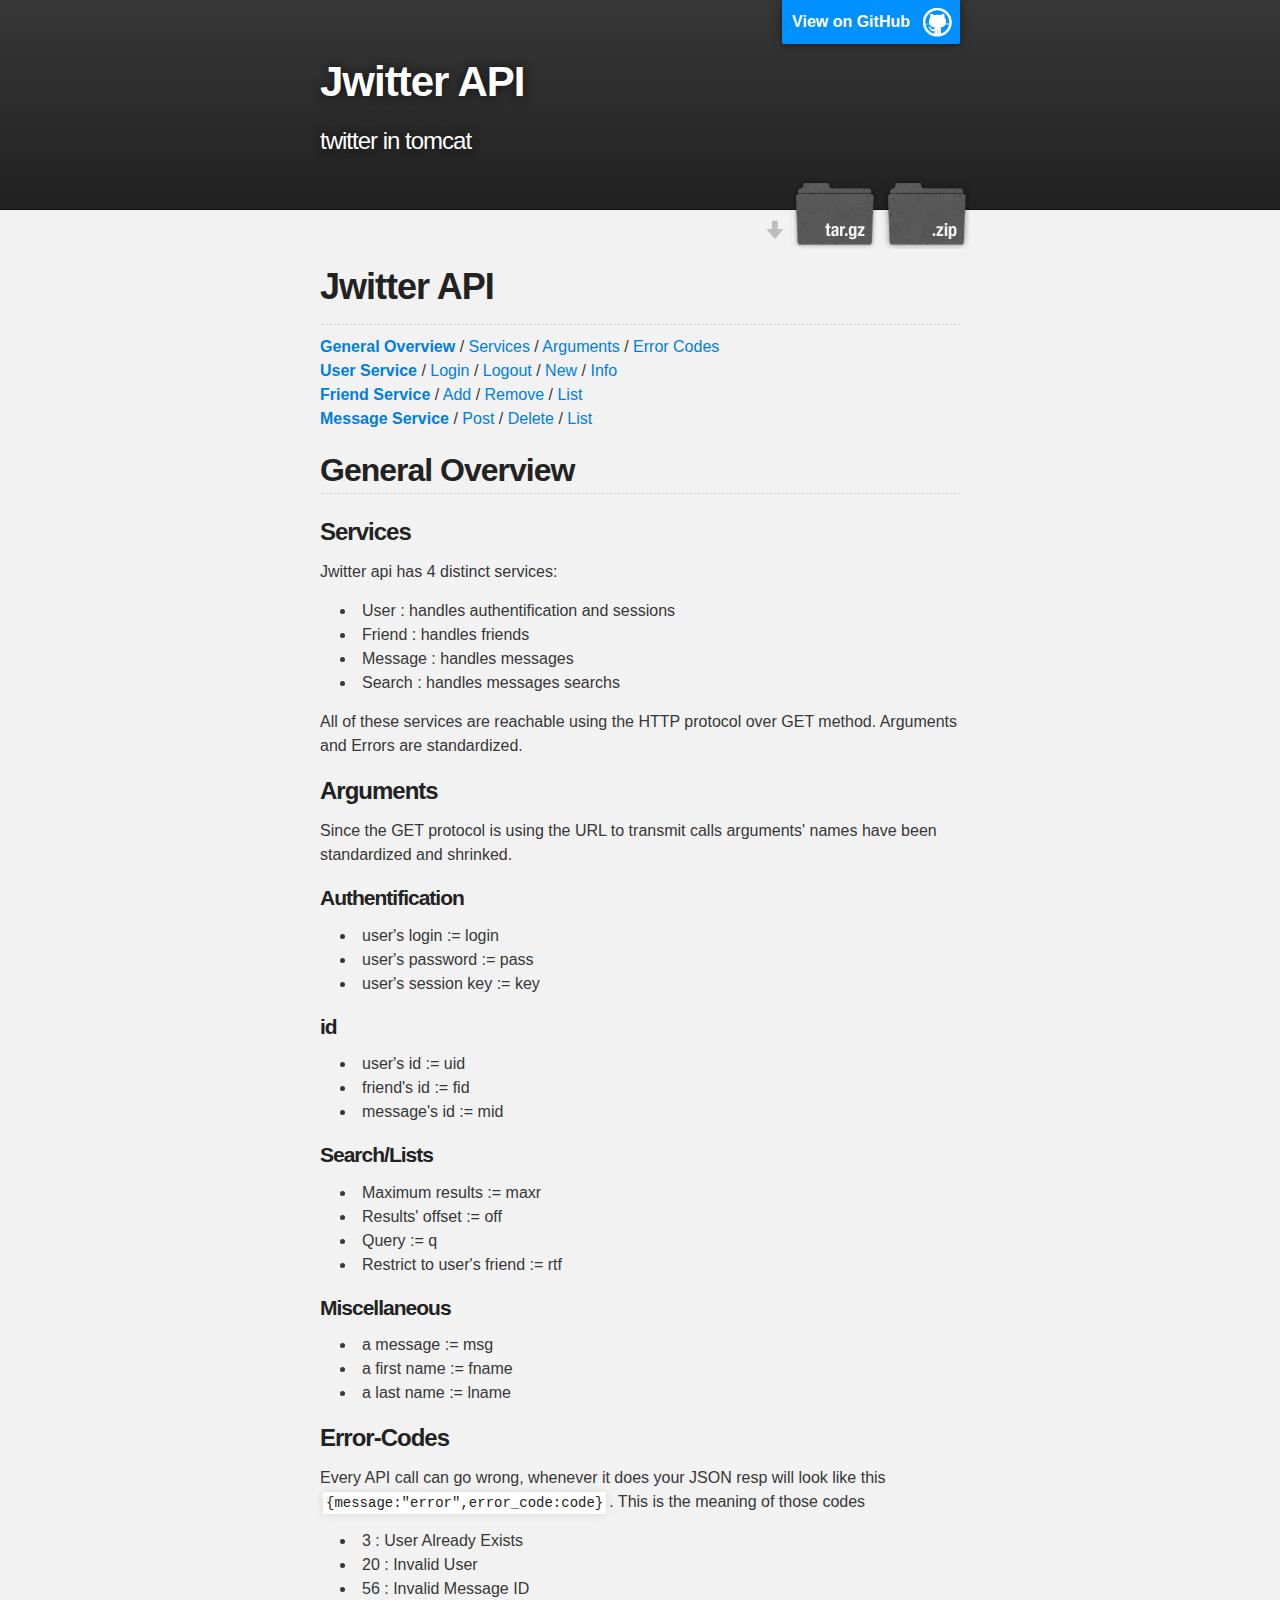
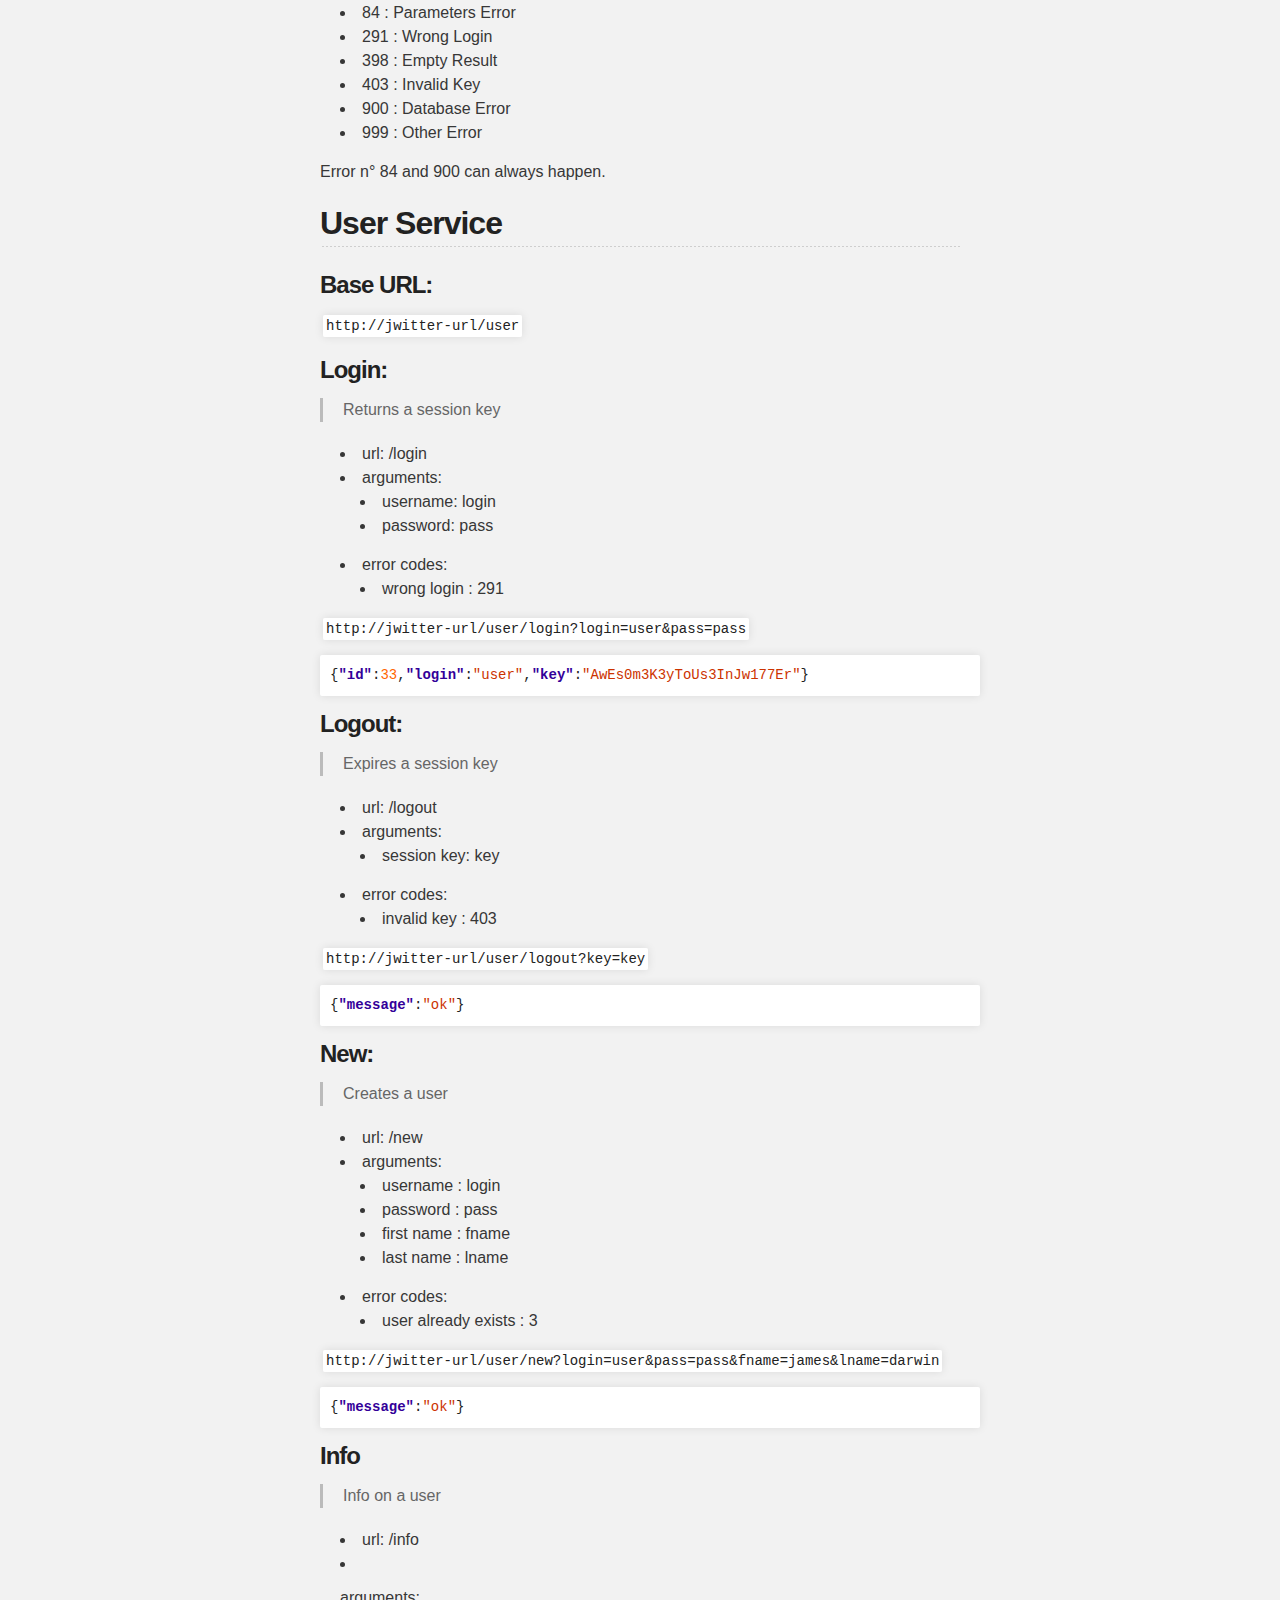
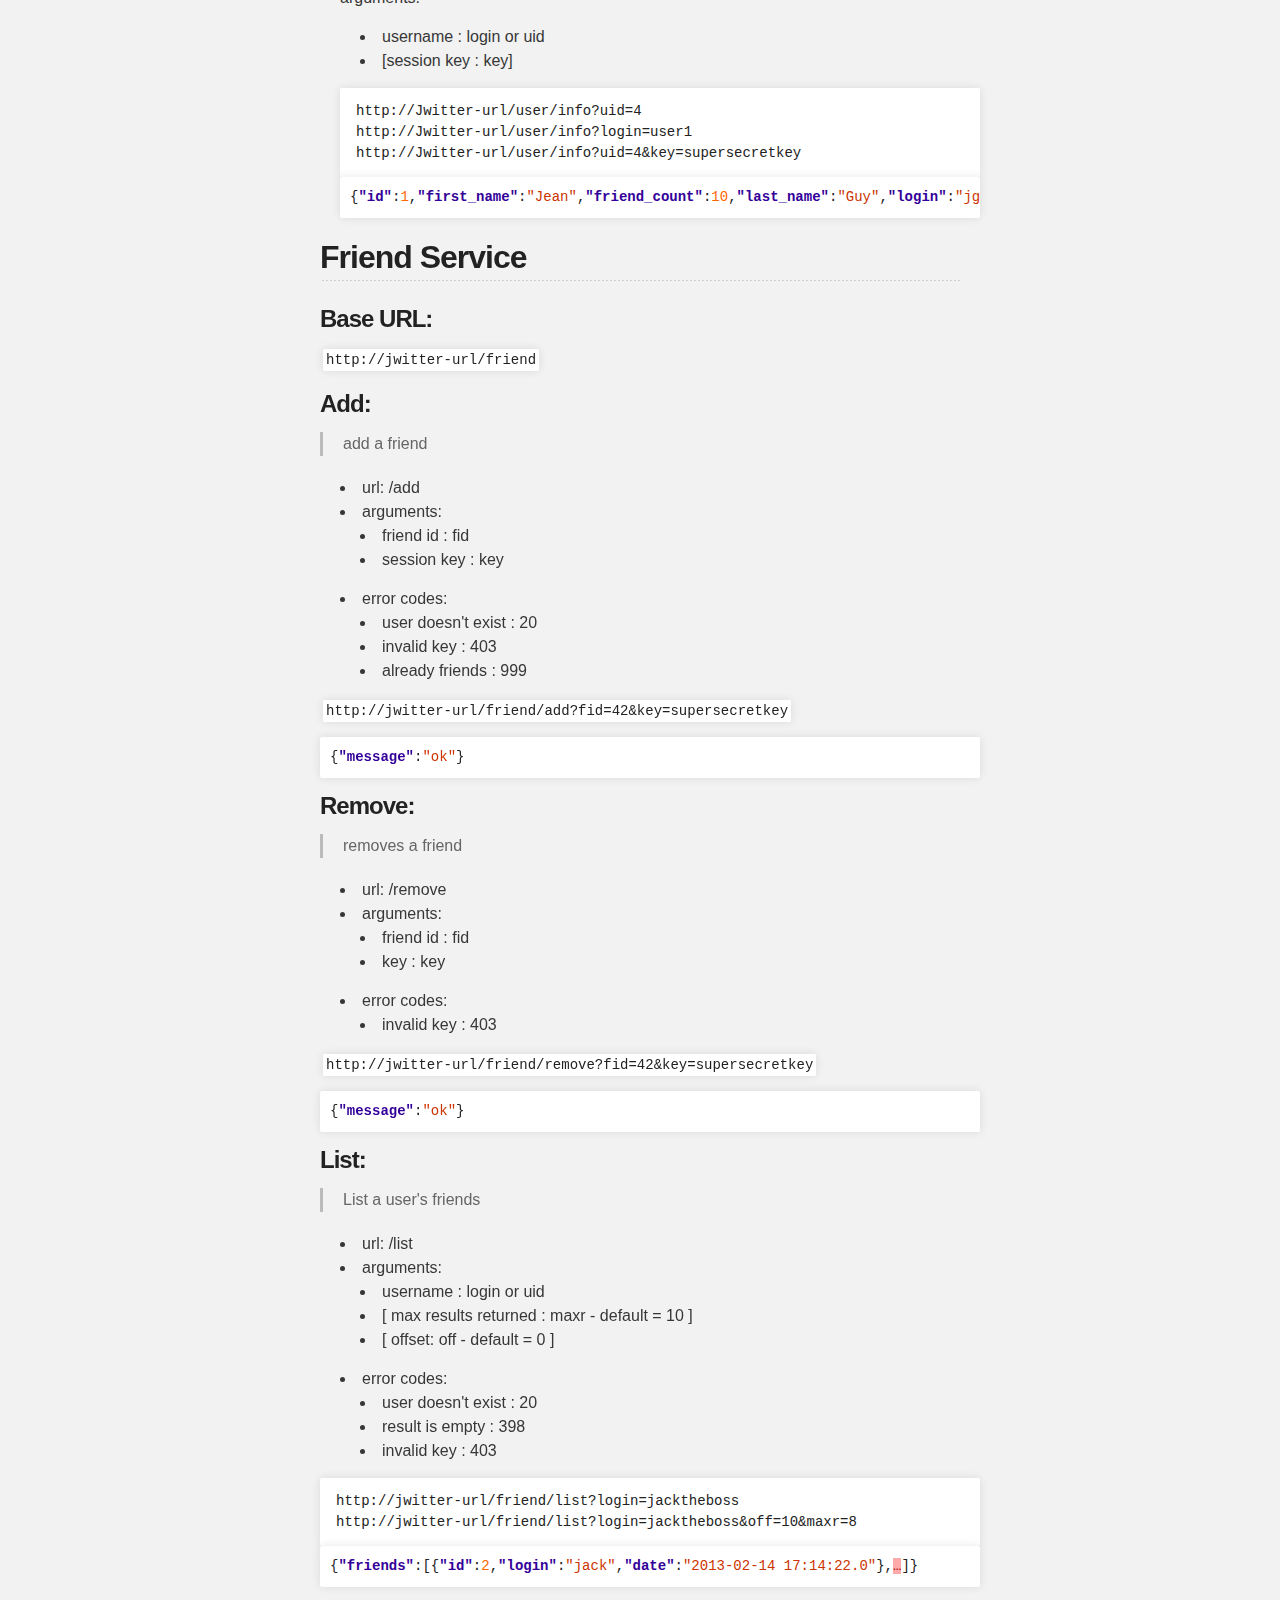
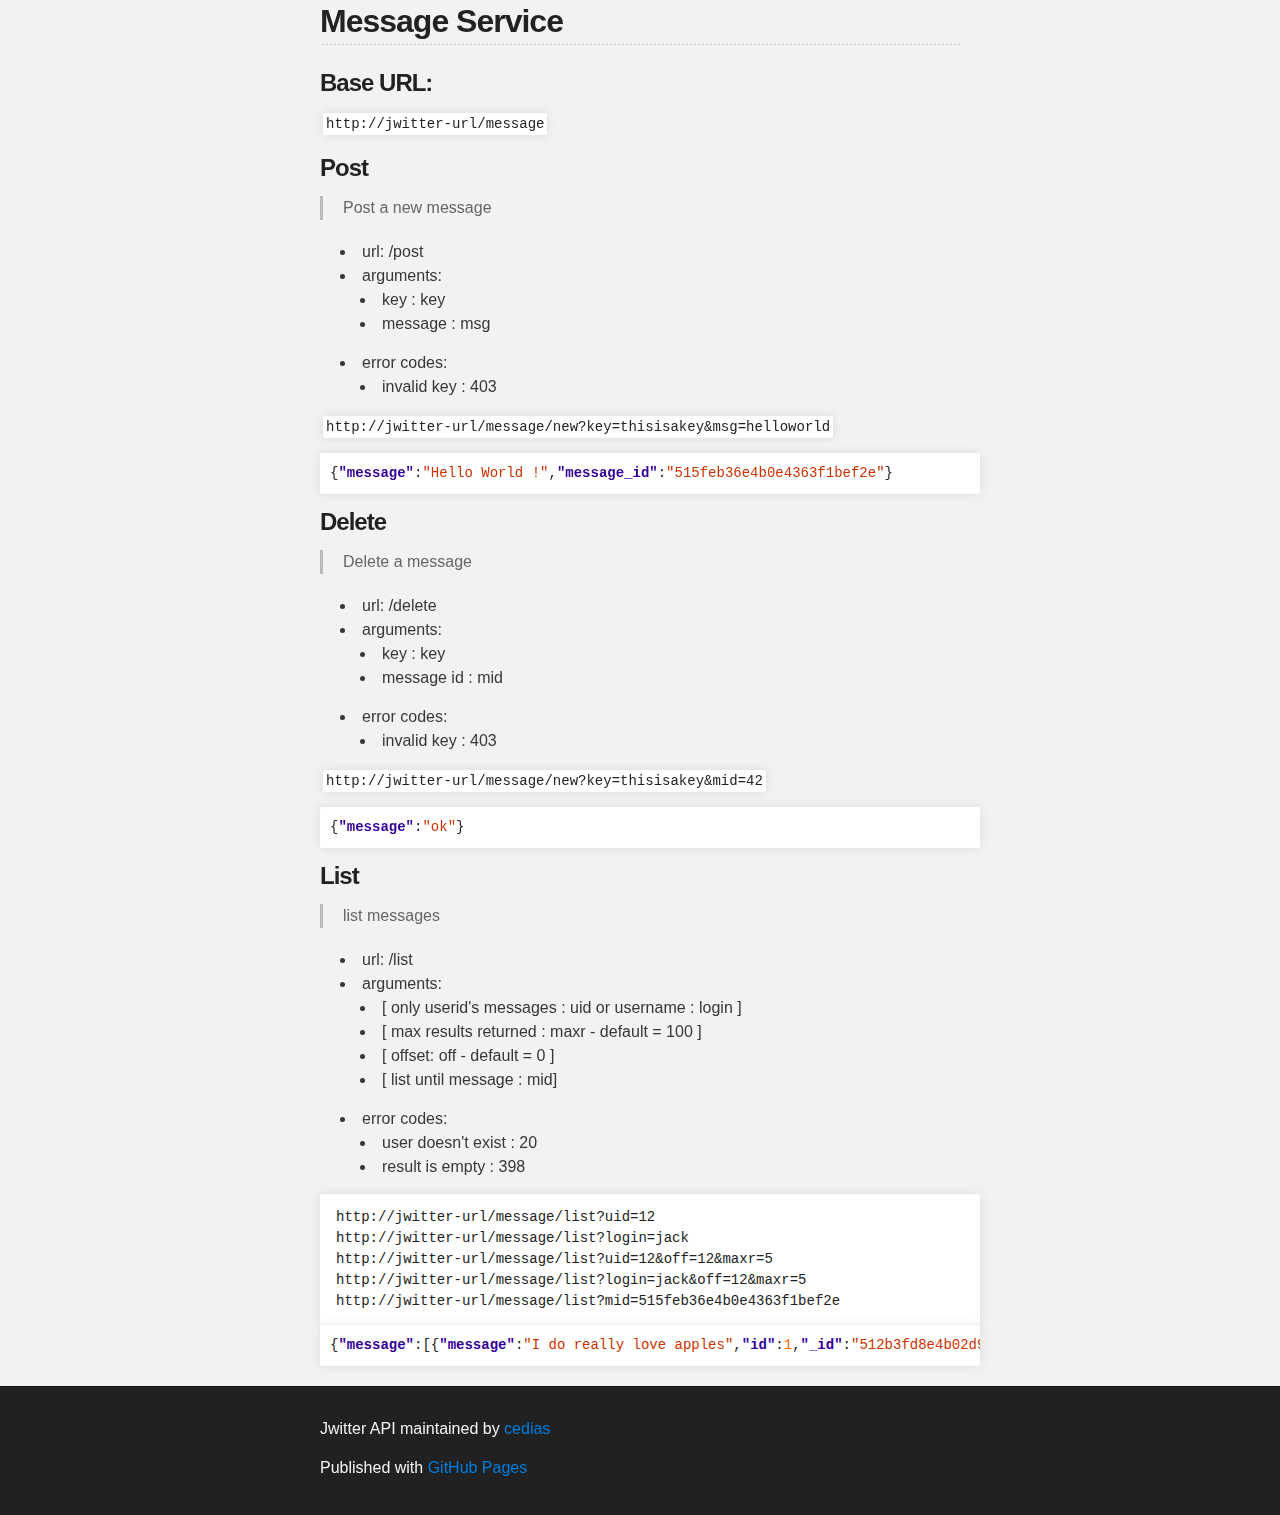
==== commit 6239611a: "Create gh-pages branch via GitHub" ====
--- a/index.html
+++ b/index.html
@@ -1,34 +1,56 @@
-<!doctype html>
+<!DOCTYPE html>
 <html>
+
   <head>
-    <meta charset="utf-8">
-    <meta http-equiv="X-UA-Compatible" content="chrome=1">
-    <title>Jwitter API by cedias</title>
-    <link rel="stylesheet" href="stylesheets/styles.css">
-    <link rel="stylesheet" href="stylesheets/pygment_trac.css">
-    <script src="https://ajax.googleapis.com/ajax/libs/jquery/1.7.1/jquery.min.js"></script>
-    <script src="javascripts/main.js"></script>
-    <!--[if lt IE 9]>
-      <script src="//html5shiv.googlecode.com/svn/trunk/html5.js"></script>
-    <![endif]-->
-    <meta name="viewport" content="width=device-width, initial-scale=1, user-scalable=no">
-
+    <meta charset='utf-8' />
+    <meta http-equiv="X-UA-Compatible" content="chrome=1" />
+    <meta name="description" content="Jwitter API : twitter in tomcat" />
+
+    <link rel="stylesheet" type="text/css" media="screen" href="stylesheets/stylesheet.css">
+
+    <title>Jwitter API</title>
   </head>
+
   <body>
 
-      <header>
+    <!-- HEADER -->
+    <div id="header_wrap" class="outer">
+        <header class="inner">
+          <a id="forkme_banner" href="https://github.com/cedias/Jwitter">View on GitHub</a>
+
+          <h1 id="project_title">Jwitter API</h1>
+          <h2 id="project_tagline">twitter in tomcat</h2>
+
+            <section id="downloads">
+              <a class="zip_download_link" href="https://github.com/cedias/Jwitter/zipball/master">Download this project as a .zip file</a>
+              <a class="tar_download_link" href="https://github.com/cedias/Jwitter/tarball/master">Download this project as a tar.gz file</a>
+            </section>
+        </header>
+    </div>
+
+    <!-- MAIN CONTENT -->
+    <div id="main_content_wrap" class="outer">
+      <section id="main_content" class="inner">
         <h1>Jwitter API</h1>
-        <p>twitter in tomcat</p>
-      </header>
-
-    <div class="wrapper">
-      <nav>
-        <ul></ul>
-      </nav>
-      <section>
-        <h1>Jwitter API</h1>
-
-<hr><h2>General Overview</h2>
+
+<hr><p><strong><a href="#general-overview">General Overview</a></strong>
+/ <a href="#services">Services</a>
+/ <a href="#arguments">Arguments</a>
+/ <a href="#error-codes">Error Codes</a><br><strong><a href="#user-service">User Service</a></strong>
+/ <a href="#login">Login</a>
+/ <a href="#logout">Logout</a>
+/ <a href="#new">New</a>
+/ <a href="#info">Info</a><br><strong><a href="#friend-service">Friend Service</a></strong>
+/ <a href="#add">Add</a>
+/ <a href="#remove">Remove</a>
+/ <a href="#list">List</a><br><strong><a href="#message-service">Message Service</a></strong>
+/ <a href="#post">Post</a>
+/ <a href="#delete">Delete</a>
+/ <a href="#list-1">List</a></p>
+
+<h2>General Overview</h2>
+
+<h3>Services</h3>
 
 <p>Jwitter api has 4 distinct services:</p>
 
@@ -40,34 +62,39 @@
 </ul><p>All of these services are reachable using the HTTP protocol over GET method.
 Arguments and Errors are standardized.</p>
 
-<h2>Arguments</h2>
-
-<h3>Authentification</h3>
+<h3>Arguments</h3>
+
+<p>Since the GET protocol is using the URL to transmit calls arguments' names have been standardized and shrinked.</p>
+
+<h4>Authentification</h4>
 
 <ul>
 <li>user's login := login</li>
 <li>user's password := pass</li>
 <li>user's session key := key</li>
-</ul><h3>id</h3>
+</ul><h4>id</h4>
 
 <ul>
 <li>user's id := uid</li>
 <li>friend's id := fid</li>
 <li>message's id := mid</li>
-</ul><h3>Search/Lists</h3>
+</ul><h4>Search/Lists</h4>
 
 <ul>
 <li>Maximum results := maxr</li>
 <li>Results' offset := off</li>
 <li>Query := q</li>
 <li>Restrict to user's friend := rtf</li>
-</ul><h3>Miscellaneous</h3>
+</ul><h4>Miscellaneous</h4>
 
 <ul>
 <li>a message := msg</li>
 <li>a first name := fname</li>
 <li>a last name := lname</li>
-</ul><h2>Error-Codes</h2>
+</ul><h3>Error-Codes</h3>
+
+<p>Every API call can go wrong, whenever it does your JSON resp will look like this <code>{message:"error",error_code:code}</code>.
+This is the meaning of those codes</p>
 
 <ul>
 <li>3  : User Already Exists</li>
@@ -89,6 +116,10 @@
 
 <h3>Login:</h3>
 
+<blockquote>
+<p>Returns a session key</p>
+</blockquote>
+
 <ul>
 <li>url: /login</li>
 <li>arguments:
@@ -106,12 +137,15 @@
 </li>
 </ul><p><code>http://jwitter-url/user/login?login=user&amp;pass=pass</code></p>
 
-<blockquote>
-<p>Returns a session key</p>
-</blockquote>
+<div class="highlight"><pre><span class="p">{</span><span class="nt">"id"</span><span class="p">:</span><span class="mi">33</span><span class="p">,</span><span class="nt">"login"</span><span class="p">:</span><span class="s2">"user"</span><span class="p">,</span><span class="nt">"key"</span><span class="p">:</span><span class="s2">"AwEs0m3K3yToUs3InJw177Er"</span><span class="p">}</span>
+</pre></div>
 
 <h3>Logout:</h3>
 
+<blockquote>
+<p>Expires a session key</p>
+</blockquote>
+
 <ul>
 <li>url: /logout</li>
 <li>arguments:
@@ -128,11 +162,14 @@
 </li>
 </ul><p><code>http://jwitter-url/user/logout?key=key</code></p>
 
-<blockquote>
-<p>Expires a session key</p>
-</blockquote>
+<div class="highlight"><pre><span class="p">{</span><span class="nt">"message"</span><span class="p">:</span><span class="s2">"ok"</span><span class="p">}</span>
+</pre></div>
 
 <h3>New:</h3>
+
+<blockquote>
+<p>Creates a user</p>
+</blockquote>
 
 <ul>
 <li>url: /new</li>
@@ -153,17 +190,43 @@
 </li>
 </ul><p><code>http://jwitter-url/user/new?login=user&amp;pass=pass&amp;fname=james&amp;lname=darwin</code></p>
 
-<blockquote>
-<p>Creates a user</p>
-</blockquote>
-
-<h2>Friend Service</h2>
+<div class="highlight"><pre><span class="p">{</span><span class="nt">"message"</span><span class="p">:</span><span class="s2">"ok"</span><span class="p">}</span>
+</pre></div>
+
+<h3>Info</h3>
+
+<blockquote>
+<p>Info on a user</p>
+</blockquote>
+
+<ul>
+<li>url: /info</li>
+<li>
+<p>arguments:</p>
+
+<ul>
+<li>username : login or uid</li>
+<li>[session key : key]</li>
+</ul>
+<pre><code>http://Jwitter-url/user/info?uid=4
+http://Jwitter-url/user/info?login=user1
+http://Jwitter-url/user/info?uid=4&amp;key=supersecretkey
+</code></pre>
+
+<div class="highlight"><pre><span class="p">{</span><span class="nt">"id"</span><span class="p">:</span><span class="mi">1</span><span class="p">,</span><span class="nt">"first_name"</span><span class="p">:</span><span class="s2">"Jean"</span><span class="p">,</span><span class="nt">"friend_count"</span><span class="p">:</span><span class="mi">10</span><span class="p">,</span><span class="nt">"last_name"</span><span class="p">:</span><span class="s2">"Guy"</span><span class="p">,</span><span class="nt">"login"</span><span class="p">:</span><span class="s2">"jg398"</span><span class="p">,</span><span class="nt">"last_jweets"</span><span class="p">:{</span><span class="nt">"messages"</span><span class="p">:[{</span><span class="nt">"message"</span><span class="p">:</span><span class="s2">"i believe i can fly"</span><span class="p">,</span><span class="nt">"id"</span><span class="p">:</span><span class="mi">1</span><span class="p">,</span><span class="nt">"_id"</span><span class="p">:</span><span class="s2">"51687c80e4b0c087485cf63d"</span><span class="p">,</span><span class="nt">"login"</span><span class="p">:</span><span class="s2">"jg398"</span><span class="p">,</span><span class="nt">"date"</span><span class="p">:</span><span class="s2">"Fri Apr 12 23:28:32 CEST 2013"</span><span class="p">},</span><span class="err">...</span><span class="p">]}}</span>
+</pre></div>
+</li>
+</ul><h2>Friend Service</h2>
 
 <h3>Base URL:</h3>
 
 <p><code>http://jwitter-url/friend</code></p>
 
 <h3>Add:</h3>
+
+<blockquote>
+<p>add a friend</p>
+</blockquote>
 
 <ul>
 <li>url: /add</li>
@@ -184,11 +247,14 @@
 </li>
 </ul><p><code>http://jwitter-url/friend/add?fid=42&amp;key=supersecretkey</code></p>
 
-<blockquote>
-<p>adds a friend to key user</p>
-</blockquote>
+<div class="highlight"><pre><span class="p">{</span><span class="nt">"message"</span><span class="p">:</span><span class="s2">"ok"</span><span class="p">}</span>
+</pre></div>
 
 <h3>Remove:</h3>
+
+<blockquote>
+<p>removes a friend</p>
+</blockquote>
 
 <ul>
 <li>url: /remove</li>
@@ -207,18 +273,21 @@
 </li>
 </ul><p><code>http://jwitter-url/friend/remove?fid=42&amp;key=supersecretkey</code></p>
 
-<blockquote>
-<p>removes a friend to key user</p>
-</blockquote>
+<div class="highlight"><pre><span class="p">{</span><span class="nt">"message"</span><span class="p">:</span><span class="s2">"ok"</span><span class="p">}</span>
+</pre></div>
 
 <h3>List:</h3>
 
+<blockquote>
+<p>List a user's friends</p>
+</blockquote>
+
 <ul>
 <li>url: /list</li>
 <li>arguments:
 
 <ul>
-<li>username : login </li>
+<li>username : login or uid</li>
 <li>[ max results returned : maxr - default = 10 ]</li>
 <li>[ offset: off - default = 0 ]</li>
 </ul>
@@ -235,9 +304,8 @@
 http://jwitter-url/friend/list?login=jacktheboss&amp;off=10&amp;maxr=8
 </code></pre>
 
-<blockquote>
-<p>List a user's friends</p>
-</blockquote>
+<div class="highlight"><pre><span class="p">{</span><span class="nt">"friends"</span><span class="p">:[{</span><span class="nt">"id"</span><span class="p">:</span><span class="mi">2</span><span class="p">,</span><span class="nt">"login"</span><span class="p">:</span><span class="s2">"jack"</span><span class="p">,</span><span class="nt">"date"</span><span class="p">:</span><span class="s2">"2013-02-14 17:14:22.0"</span><span class="p">},</span><span class="err">…</span><span class="p">]}</span>
+</pre></div>
 
 <h2>Message Service</h2>
 
@@ -245,10 +313,14 @@
 
 <p><code>http://jwitter-url/message</code></p>
 
-<h3>New</h3>
-
-<ul>
-<li>url: /new</li>
+<h3>Post</h3>
+
+<blockquote>
+<p>Post a new message</p>
+</blockquote>
+
+<ul>
+<li>url: /post</li>
 <li>arguments:
 
 <ul>
@@ -264,11 +336,14 @@
 </li>
 </ul><p><code>http://jwitter-url/message/new?key=thisisakey&amp;msg=helloworld</code></p>
 
-<blockquote>
-<p>Post a new message</p>
-</blockquote>
+<div class="highlight"><pre><span class="p">{</span><span class="nt">"message"</span><span class="p">:</span><span class="s2">"Hello World !"</span><span class="p">,</span><span class="nt">"message_id"</span><span class="p">:</span><span class="s2">"515feb36e4b0e4363f1bef2e"</span><span class="p">}</span>
+</pre></div>
 
 <h3>Delete</h3>
+
+<blockquote>
+<p>Delete a message</p>
+</blockquote>
 
 <ul>
 <li>url: /delete</li>
@@ -287,20 +362,24 @@
 </li>
 </ul><p><code>http://jwitter-url/message/new?key=thisisakey&amp;mid=42</code></p>
 
-<blockquote>
-<p>Delete a message</p>
-</blockquote>
+<div class="highlight"><pre><span class="p">{</span><span class="nt">"message"</span><span class="p">:</span><span class="s2">"ok"</span><span class="p">}</span>
+</pre></div>
 
 <h3>List</h3>
 
+<blockquote>
+<p>list messages</p>
+</blockquote>
+
 <ul>
 <li>url: /list</li>
 <li>arguments:
 
 <ul>
-<li>user id : uid or username : login</li>
+<li>[ only userid's messages : uid or username : login ]</li>
 <li>[ max results returned : maxr - default = 100 ]</li>
 <li>[ offset: off - default = 0 ]</li>
+<li>[ list until message : mid]</li>
 </ul>
 </li>
 <li>error codes:
@@ -314,18 +393,23 @@
 http://jwitter-url/message/list?login=jack
 http://jwitter-url/message/list?uid=12&amp;off=12&amp;maxr=5
 http://jwitter-url/message/list?login=jack&amp;off=12&amp;maxr=5
+http://jwitter-url/message/list?mid=515feb36e4b0e4363f1bef2e
 </code></pre>
 
-<blockquote>
-<p>list all user's message</p>
-</blockquote>
+<div class="highlight"><pre><span class="p">{</span><span class="nt">"message"</span><span class="p">:[{</span><span class="nt">"message"</span><span class="p">:</span><span class="s2">"I do really love apples"</span><span class="p">,</span><span class="nt">"id"</span><span class="p">:</span><span class="mi">1</span><span class="p">,</span><span class="nt">"_id"</span><span class="p">:</span><span class="s2">"512b3fd8e4b02d9a74da067c"</span><span class="p">,</span><span class="nt">"login"</span><span class="p">:</span><span class="s2">"charles"</span><span class="p">},</span><span class="err">….</span><span class="p">]}</span>
+</pre></div>
       </section>
-      <footer>
-        <p>Project maintained by <a href="https://github.com/cedias">cedias</a></p>
-        <p><small>Hosted on GitHub Pages &mdash; Theme by <a href="http://twitter.com/#!/michigangraham">mattgraham</a></small></p>
+    </div>
+
+    <!-- FOOTER  -->
+    <div id="footer_wrap" class="outer">
+      <footer class="inner">
+        <p class="copyright">Jwitter API maintained by <a href="https://github.com/cedias">cedias</a></p>
+        <p>Published with <a href="http://pages.github.com">GitHub Pages</a></p>
       </footer>
     </div>
-    <!--[if !IE]><script>fixScale(document);</script><![endif]-->
+
     
+
   </body>
-</html>+</html>
--- a/stylesheets/stylesheet.css
+++ b/stylesheets/stylesheet.css
@@ -0,0 +1,431 @@
+/*******************************************************************************
+Slate Theme for GitHub Pages
+by Jason Costello, @jsncostello
+*******************************************************************************/
+
+@import url(pygment_trac.css);
+
+/*******************************************************************************
+MeyerWeb Reset
+*******************************************************************************/
+
+html, body, div, span, applet, object, iframe,
+h1, h2, h3, h4, h5, h6, p, blockquote, pre,
+a, abbr, acronym, address, big, cite, code,
+del, dfn, em, img, ins, kbd, q, s, samp,
+small, strike, strong, sub, sup, tt, var,
+b, u, i, center,
+dl, dt, dd, ol, ul, li,
+fieldset, form, label, legend,
+table, caption, tbody, tfoot, thead, tr, th, td,
+article, aside, canvas, details, embed,
+figure, figcaption, footer, header, hgroup,
+menu, nav, output, ruby, section, summary,
+time, mark, audio, video {
+  margin: 0;
+  padding: 0;
+  border: 0;
+  font: inherit;
+  vertical-align: baseline;
+}
+
+/* HTML5 display-role reset for older browsers */
+article, aside, details, figcaption, figure,
+footer, header, hgroup, menu, nav, section {
+  display: block;
+}
+
+ol, ul {
+  list-style: none;
+}
+
+blockquote, q {
+}
+
+table {
+  border-collapse: collapse;
+  border-spacing: 0;
+}
+
+a:focus {
+  outline: none;
+}
+
+/*******************************************************************************
+Theme Styles
+*******************************************************************************/
+
+body {
+  box-sizing: border-box;
+  color:#373737;
+  background: #212121;
+  font-size: 16px;
+  font-family: 'Myriad Pro', Calibri, Helvetica, Arial, sans-serif;
+  line-height: 1.5;
+  -webkit-font-smoothing: antialiased;
+}
+
+h1, h2, h3, h4, h5, h6 {
+  margin: 10px 0;
+  font-weight: 700;
+  color:#222222;
+  font-family: 'Lucida Grande', 'Calibri', Helvetica, Arial, sans-serif;
+  letter-spacing: -1px;
+}
+
+h1 {
+  font-size: 36px;
+  font-weight: 700;
+}
+
+h2 {
+  padding-bottom: 10px;
+  font-size: 32px;
+  background: url('../images/bg_hr.png') repeat-x bottom;
+}
+
+h3 {
+  font-size: 24px;
+}
+
+h4 {
+  font-size: 21px;
+}
+
+h5 {
+  font-size: 18px;
+}
+
+h6 {
+  font-size: 16px;
+}
+
+p {
+  margin: 10px 0 15px 0;
+}
+
+footer p {
+  color: #f2f2f2;
+}
+
+a {
+  text-decoration: none;
+  color: #007edf;
+  text-shadow: none;
+
+  transition: color 0.5s ease;
+  transition: text-shadow 0.5s ease;
+  -webkit-transition: color 0.5s ease;
+  -webkit-transition: text-shadow 0.5s ease;
+  -moz-transition: color 0.5s ease;
+  -moz-transition: text-shadow 0.5s ease;
+  -o-transition: color 0.5s ease;
+  -o-transition: text-shadow 0.5s ease;
+  -ms-transition: color 0.5s ease;
+  -ms-transition: text-shadow 0.5s ease;
+}
+
+#main_content a:hover {
+  color: #0069ba;
+  text-shadow: #0090ff 0px 0px 2px;
+}
+
+footer a:hover {
+  color: #43adff;
+  text-shadow: #0090ff 0px 0px 2px;
+}
+
+em {
+  font-style: italic;
+}
+
+strong {
+  font-weight: bold;
+}
+
+img {
+  position: relative;
+  margin: 0 auto;
+  max-width: 739px;
+  padding: 5px;
+  margin: 10px 0 10px 0;
+  border: 1px solid #ebebeb;
+
+  box-shadow: 0 0 5px #ebebeb;
+  -webkit-box-shadow: 0 0 5px #ebebeb;
+  -moz-box-shadow: 0 0 5px #ebebeb;
+  -o-box-shadow: 0 0 5px #ebebeb;
+  -ms-box-shadow: 0 0 5px #ebebeb;
+}
+
+pre, code {
+  width: 100%;
+  color: #222;
+  background-color: #fff;
+
+  font-family: Monaco, "Bitstream Vera Sans Mono", "Lucida Console", Terminal, monospace;
+  font-size: 14px;
+
+  border-radius: 2px;
+  -moz-border-radius: 2px;
+  -webkit-border-radius: 2px;
+
+
+
+}
+
+pre {
+  width: 100%;
+  padding: 10px;
+  box-shadow: 0 0 10px rgba(0,0,0,.1);
+  overflow: auto;
+}
+
+code {
+  padding: 3px;
+  margin: 0 3px;
+  box-shadow: 0 0 10px rgba(0,0,0,.1);
+}
+
+pre code {
+  display: block;
+  box-shadow: none;
+}
+
+blockquote {
+  color: #666;
+  margin-bottom: 20px;
+  padding: 0 0 0 20px;
+  border-left: 3px solid #bbb;
+}
+
+ul, ol, dl {
+  margin-bottom: 15px
+}
+
+ul li {
+  list-style: inside;
+  padding-left: 20px;
+}
+
+ol li {
+  list-style: decimal inside;
+  padding-left: 20px;
+}
+
+dl dt {
+  font-weight: bold;
+}
+
+dl dd {
+  padding-left: 20px;
+  font-style: italic;
+}
+
+dl p {
+  padding-left: 20px;
+  font-style: italic;
+}
+
+hr {
+  height: 1px;
+  margin-bottom: 5px;
+  border: none;
+  background: url('../images/bg_hr.png') repeat-x center;
+}
+
+table {
+  border: 1px solid #373737;
+  margin-bottom: 20px;
+  text-align: left;
+ }
+
+th {
+  font-family: 'Lucida Grande', 'Helvetica Neue', Helvetica, Arial, sans-serif;
+  padding: 10px;
+  background: #373737;
+  color: #fff;
+ }
+
+td {
+  padding: 10px;
+  border: 1px solid #373737;
+ }
+
+form {
+  background: #f2f2f2;
+  padding: 20px;
+}
+
+img {
+  width: 100%;
+  max-width: 100%;
+}
+
+/*******************************************************************************
+Full-Width Styles
+*******************************************************************************/
+
+.outer {
+  width: 100%;
+}
+
+.inner {
+  position: relative;
+  max-width: 640px;
+  padding: 20px 10px;
+  margin: 0 auto;
+}
+
+#forkme_banner {
+  display: block;
+  position: absolute;
+  top:0;
+  right: 10px;
+  z-index: 10;
+  padding: 10px 50px 10px 10px;
+  color: #fff;
+  background: url('../images/blacktocat.png') #0090ff no-repeat 95% 50%;
+  font-weight: 700;
+  box-shadow: 0 0 10px rgba(0,0,0,.5);
+  border-bottom-left-radius: 2px;
+  border-bottom-right-radius: 2px;
+}
+
+#header_wrap {
+  background: #212121;
+  background: -moz-linear-gradient(top, #373737, #212121);
+  background: -webkit-linear-gradient(top, #373737, #212121);
+  background: -ms-linear-gradient(top, #373737, #212121);
+  background: -o-linear-gradient(top, #373737, #212121);
+  background: linear-gradient(top, #373737, #212121);
+}
+
+#header_wrap .inner {
+  padding: 50px 10px 30px 10px;
+}
+
+#project_title {
+  margin: 0;
+  color: #fff;
+  font-size: 42px;
+  font-weight: 700;
+  text-shadow: #111 0px 0px 10px;
+}
+
+#project_tagline {
+  color: #fff;
+  font-size: 24px;
+  font-weight: 300;
+  background: none;
+  text-shadow: #111 0px 0px 10px;
+}
+
+#downloads {
+  position: absolute;
+  width: 210px;
+  z-index: 10;
+  bottom: -40px;
+  right: 0;
+  height: 70px;
+  background: url('../images/icon_download.png') no-repeat 0% 90%;
+}
+
+.zip_download_link {
+  display: block;
+  float: right;
+  width: 90px;
+  height:70px;
+  text-indent: -5000px;
+  overflow: hidden;
+  background: url(../images/sprite_download.png) no-repeat bottom left;
+}
+
+.tar_download_link {
+  display: block;
+  float: right;
+  width: 90px;
+  height:70px;
+  text-indent: -5000px;
+  overflow: hidden;
+  background: url(../images/sprite_download.png) no-repeat bottom right;
+  margin-left: 10px;
+}
+
+.zip_download_link:hover {
+  background: url(../images/sprite_download.png) no-repeat top left;
+}
+
+.tar_download_link:hover {
+  background: url(../images/sprite_download.png) no-repeat top right;
+}
+
+#main_content_wrap {
+  background: #f2f2f2;
+  border-top: 1px solid #111;
+  border-bottom: 1px solid #111;
+}
+
+#main_content {
+  padding-top: 40px;
+}
+
+#footer_wrap {
+  background: #212121;
+}
+
+
+
+/*******************************************************************************
+Small Device Styles
+*******************************************************************************/
+
+@media screen and (max-width: 480px) {
+  body {
+    font-size:14px;
+  }
+
+  #downloads {
+    display: none;
+  }
+
+  .inner {
+    min-width: 320px;
+    max-width: 480px;
+  }
+
+  #project_title {
+  font-size: 32px;
+  }
+
+  h1 {
+    font-size: 28px;
+  }
+
+  h2 {
+    font-size: 24px;
+  }
+
+  h3 {
+    font-size: 21px;
+  }
+
+  h4 {
+    font-size: 18px;
+  }
+
+  h5 {
+    font-size: 14px;
+  }
+
+  h6 {
+    font-size: 12px;
+  }
+
+  code, pre {
+    min-width: 320px;
+    max-width: 480px;
+    font-size: 11px;
+  }
+
+}
